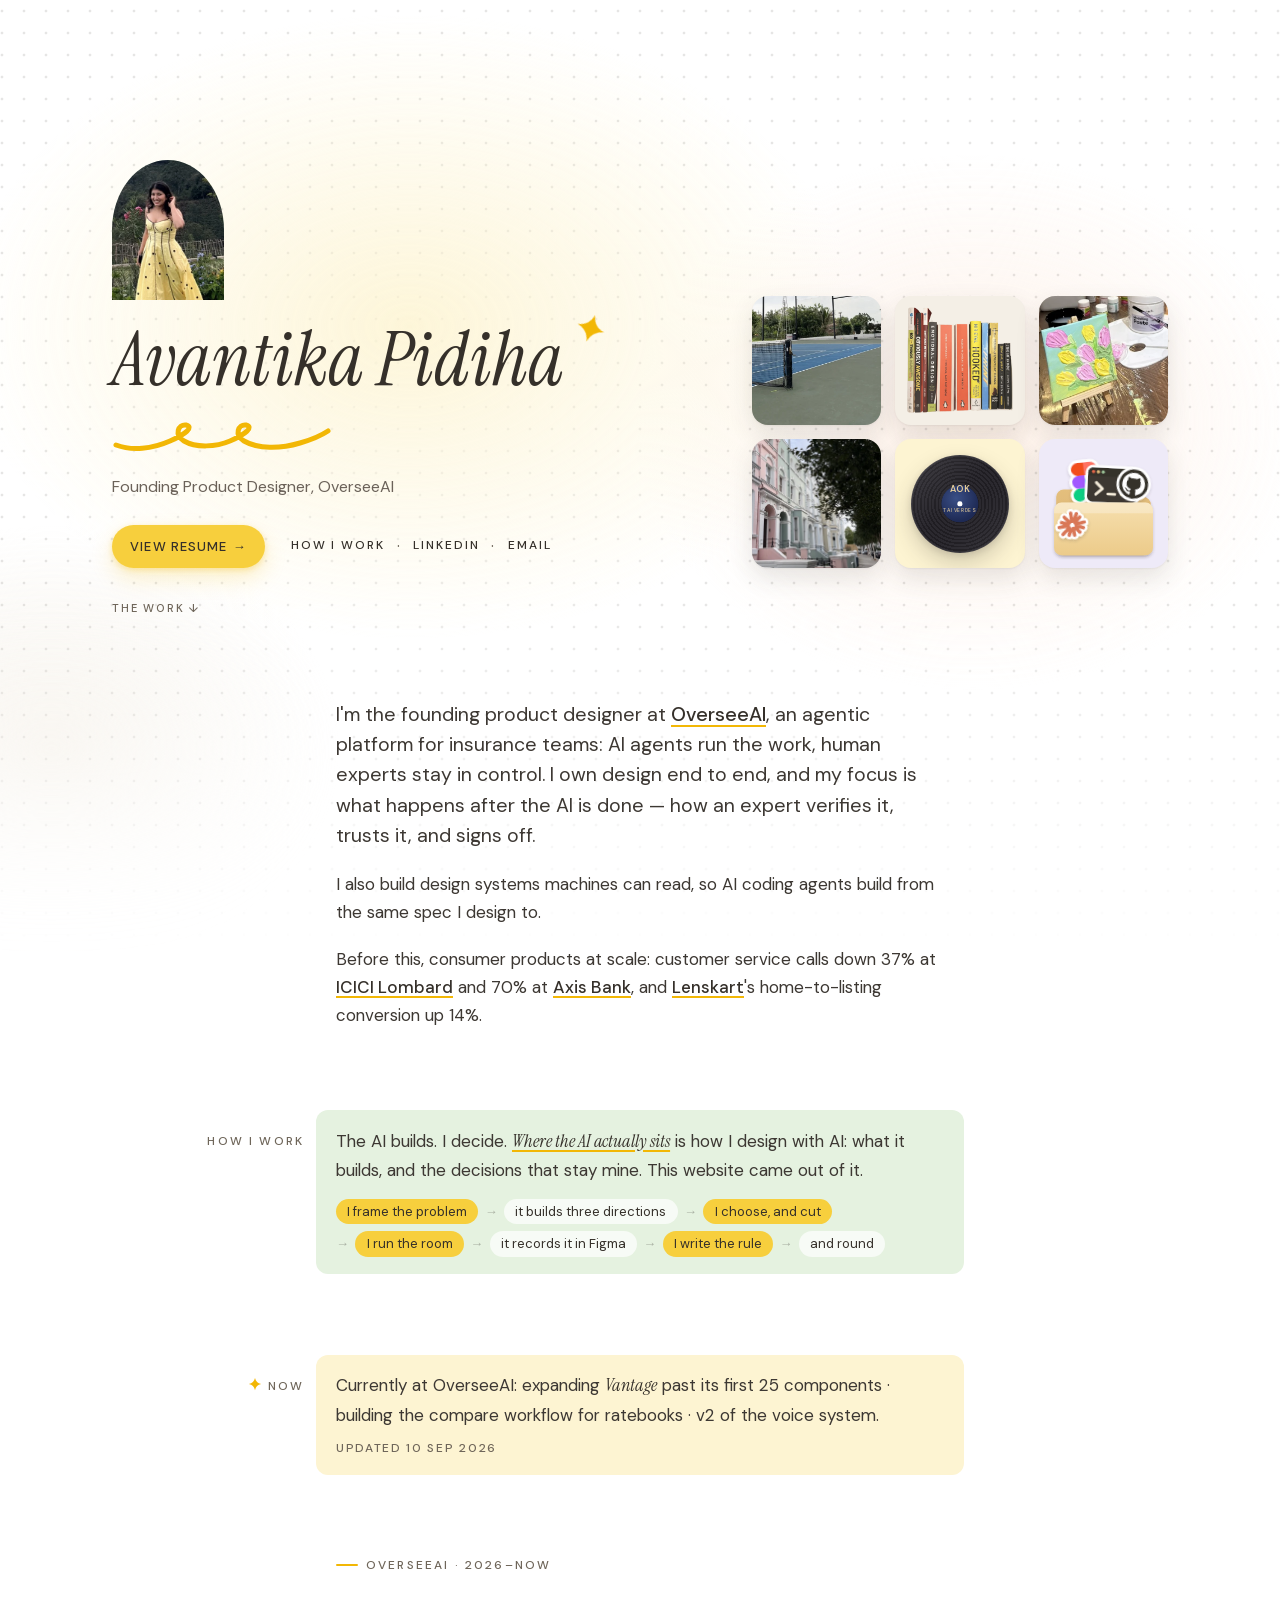
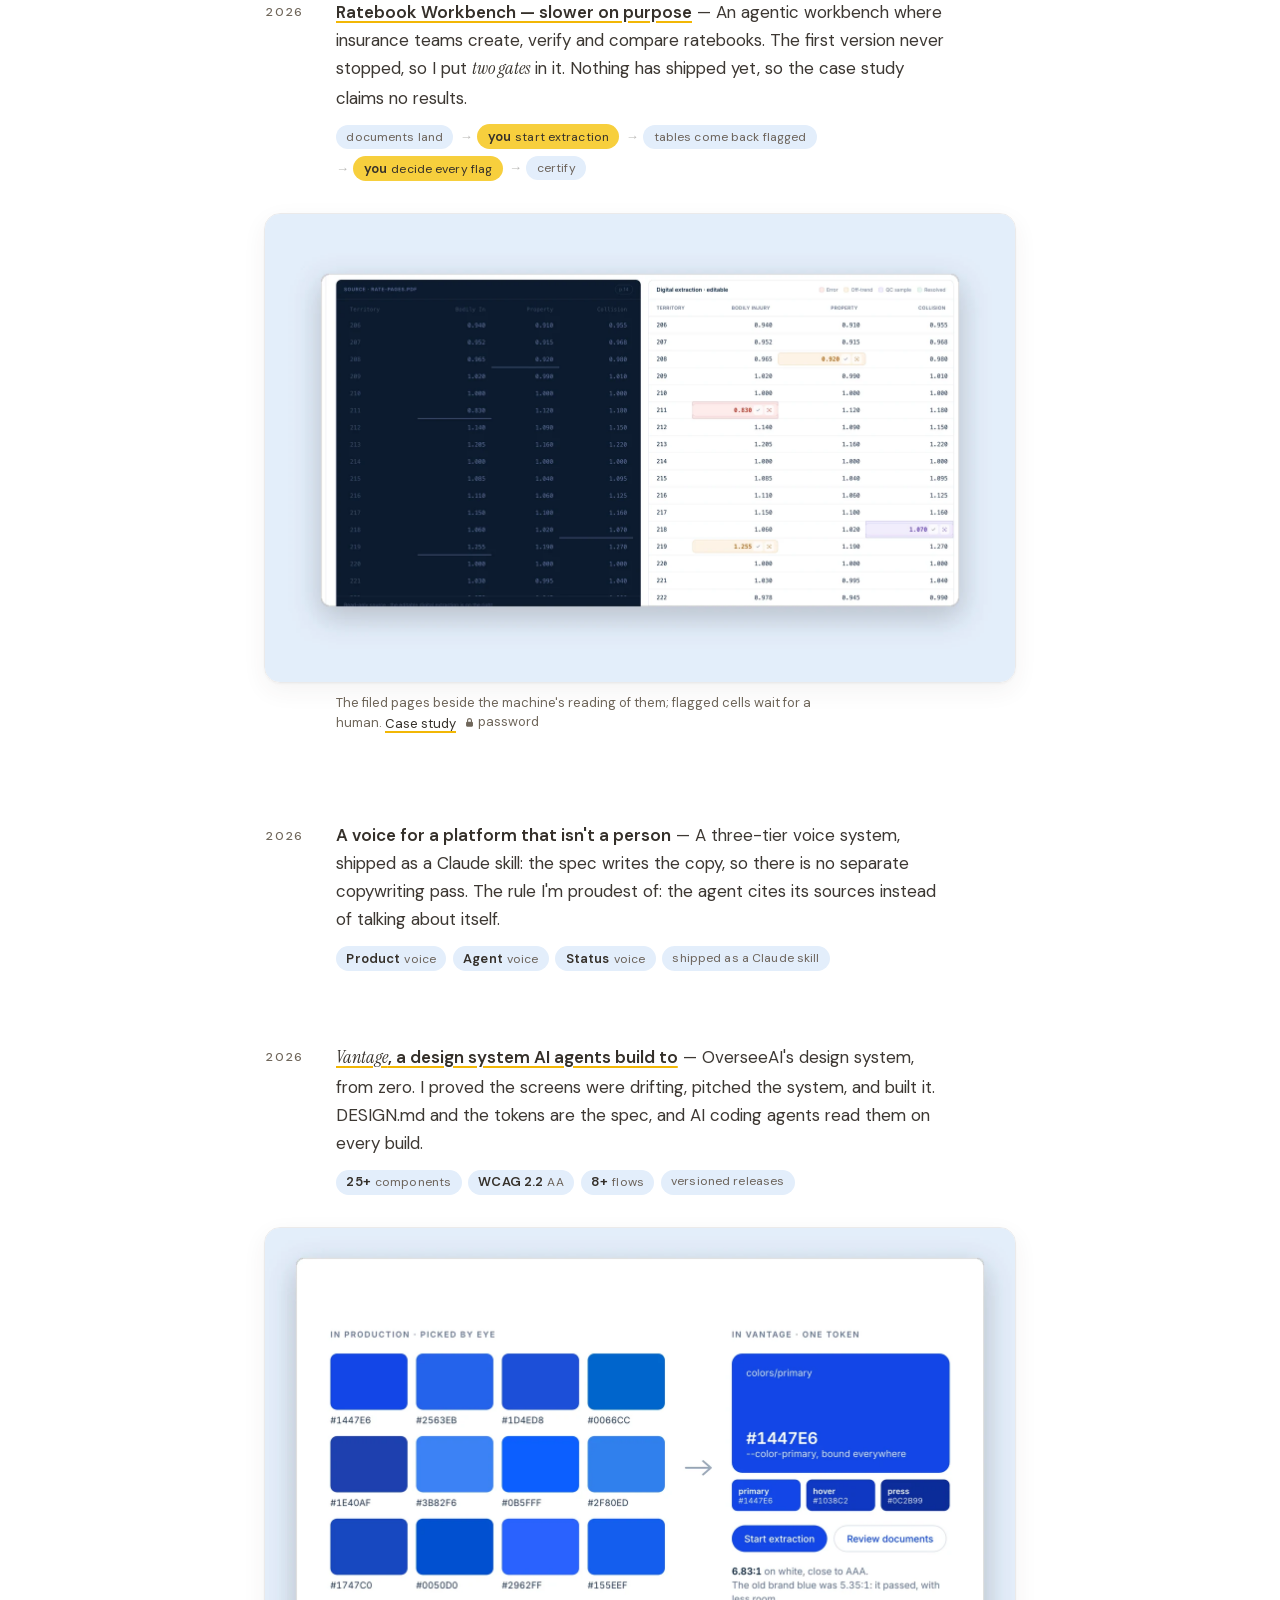
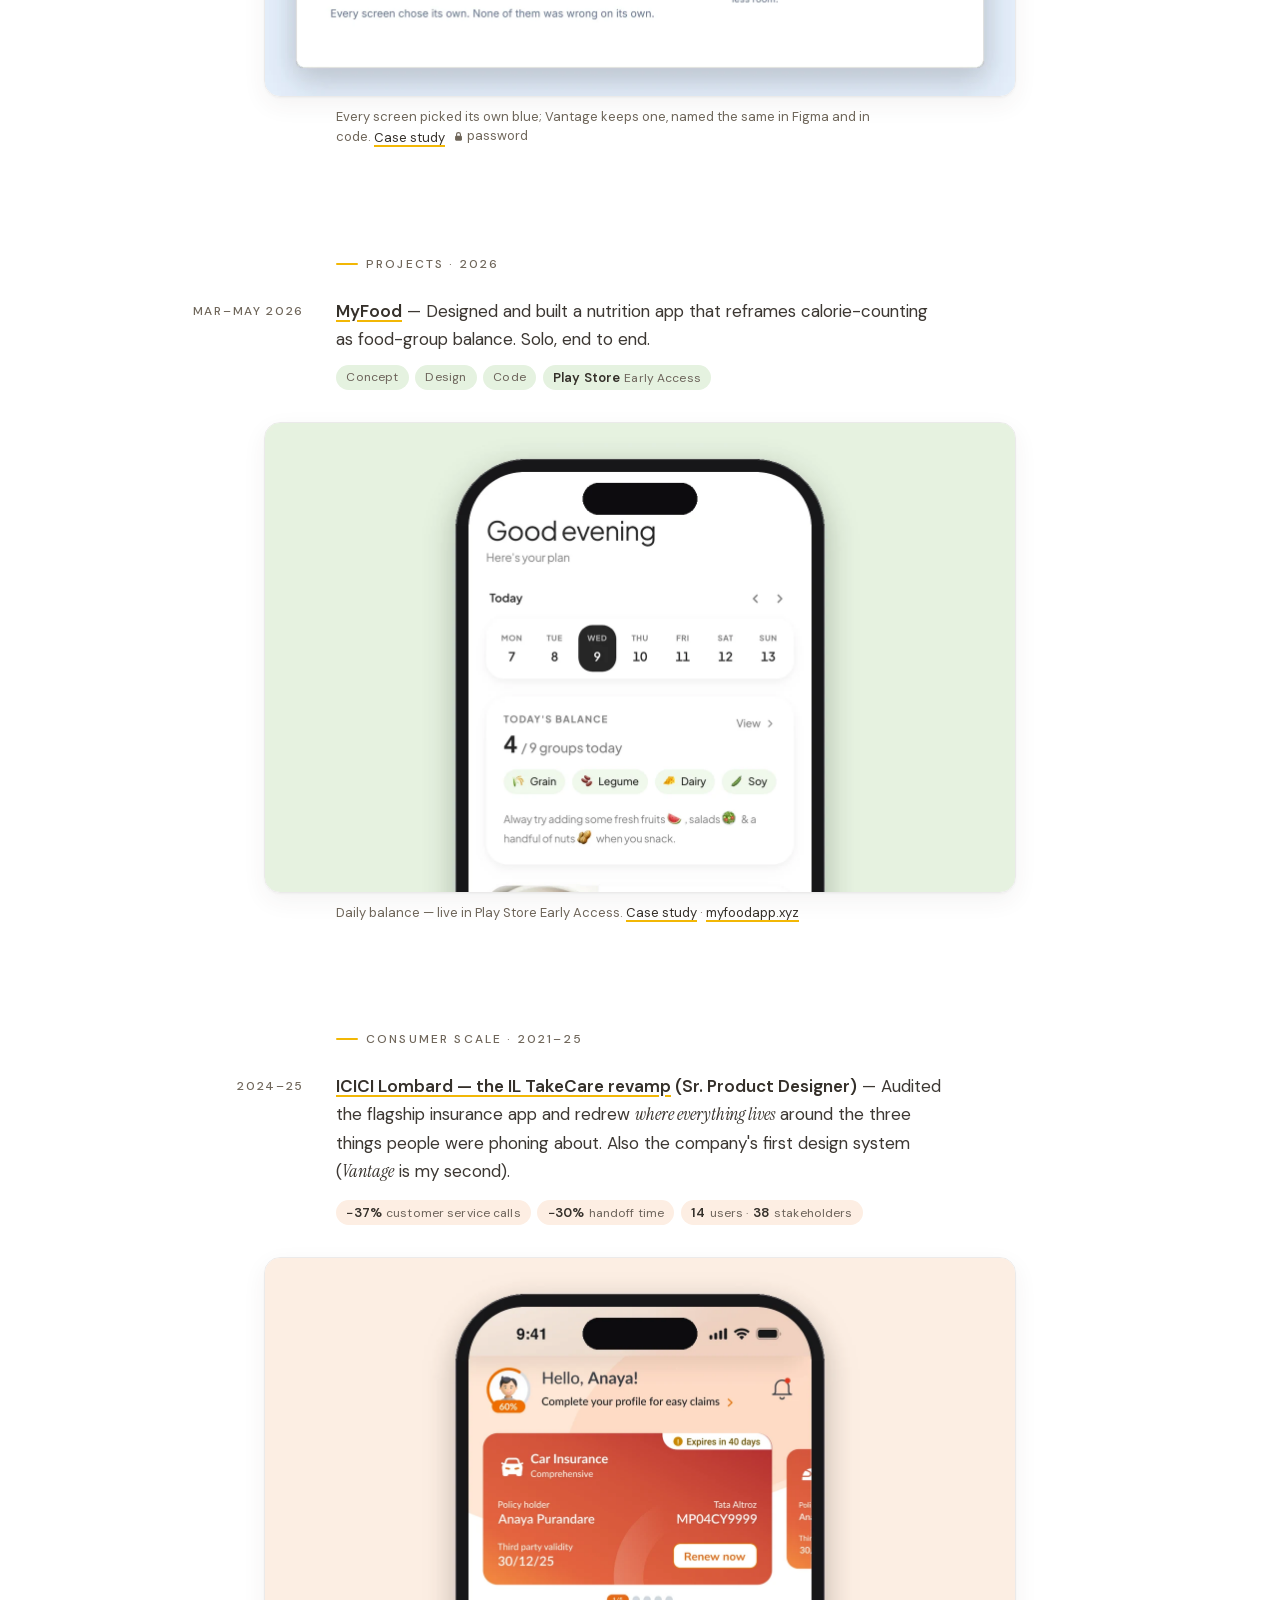
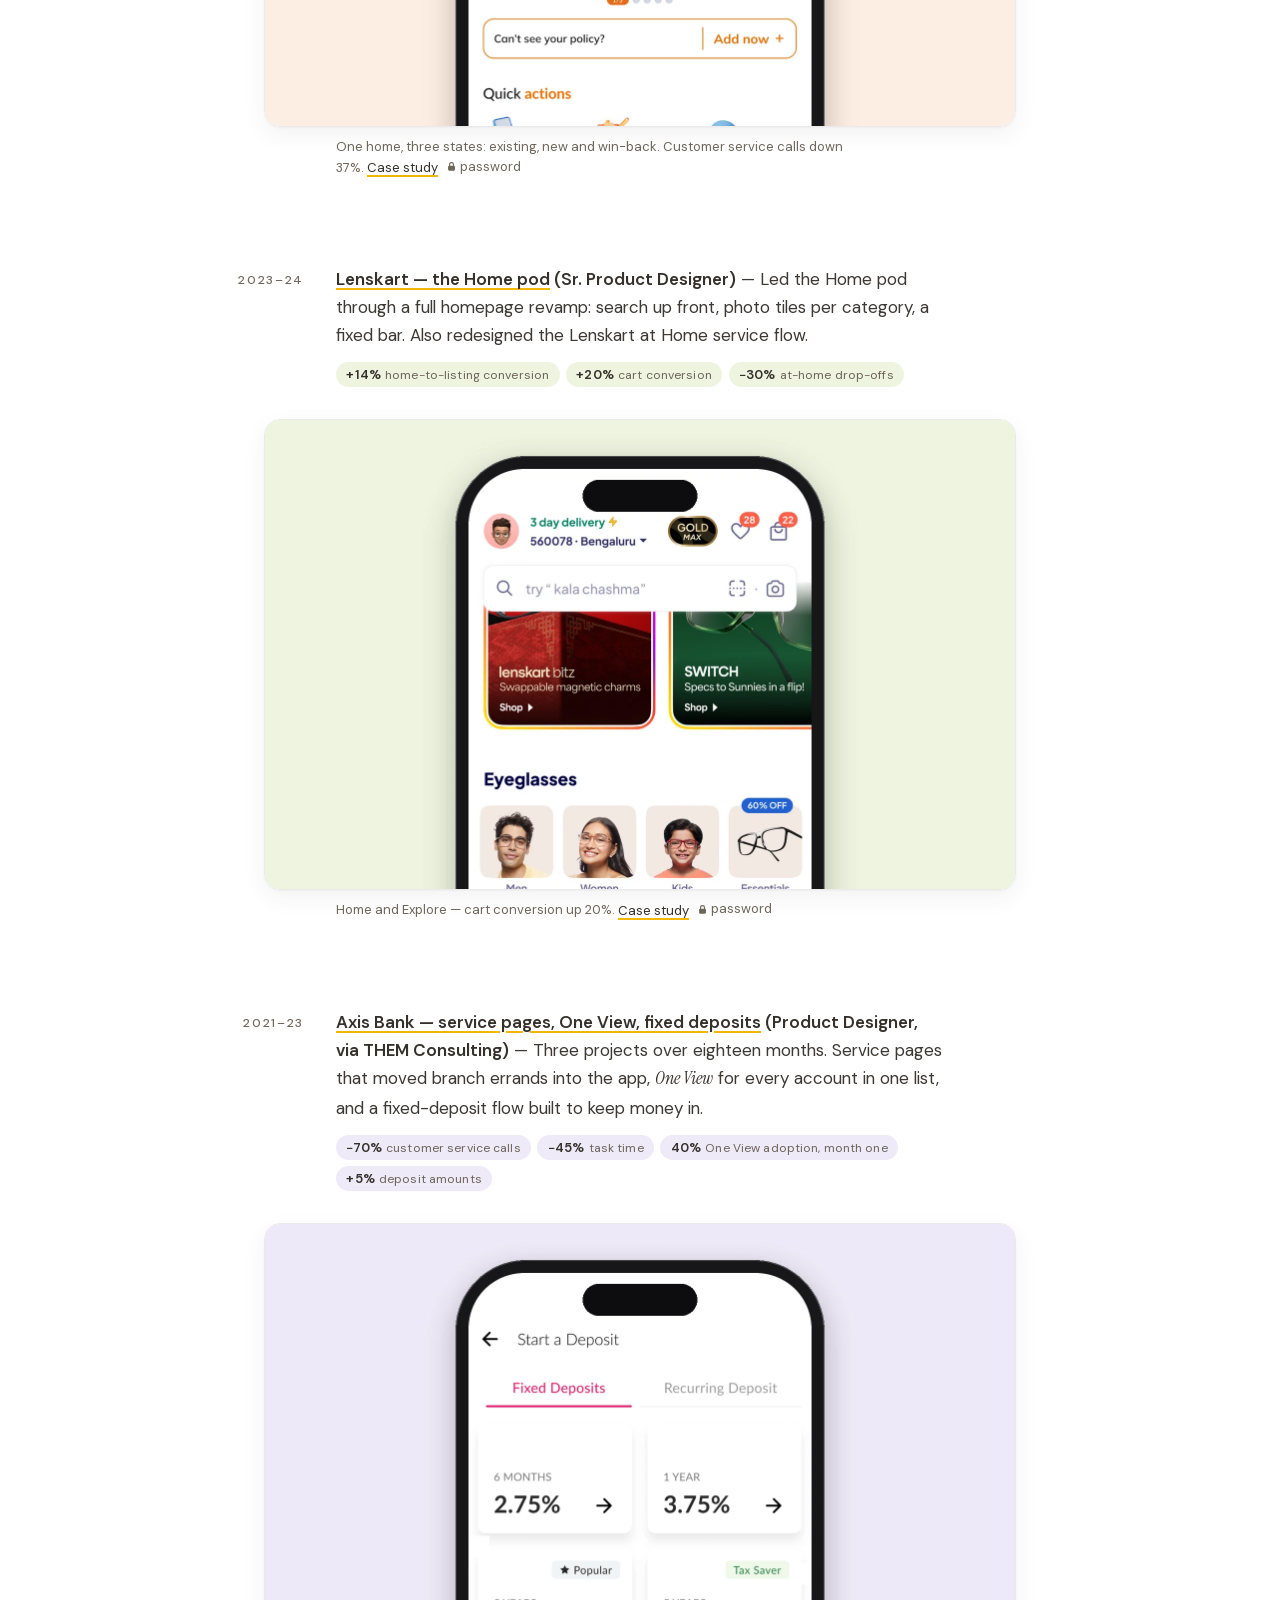
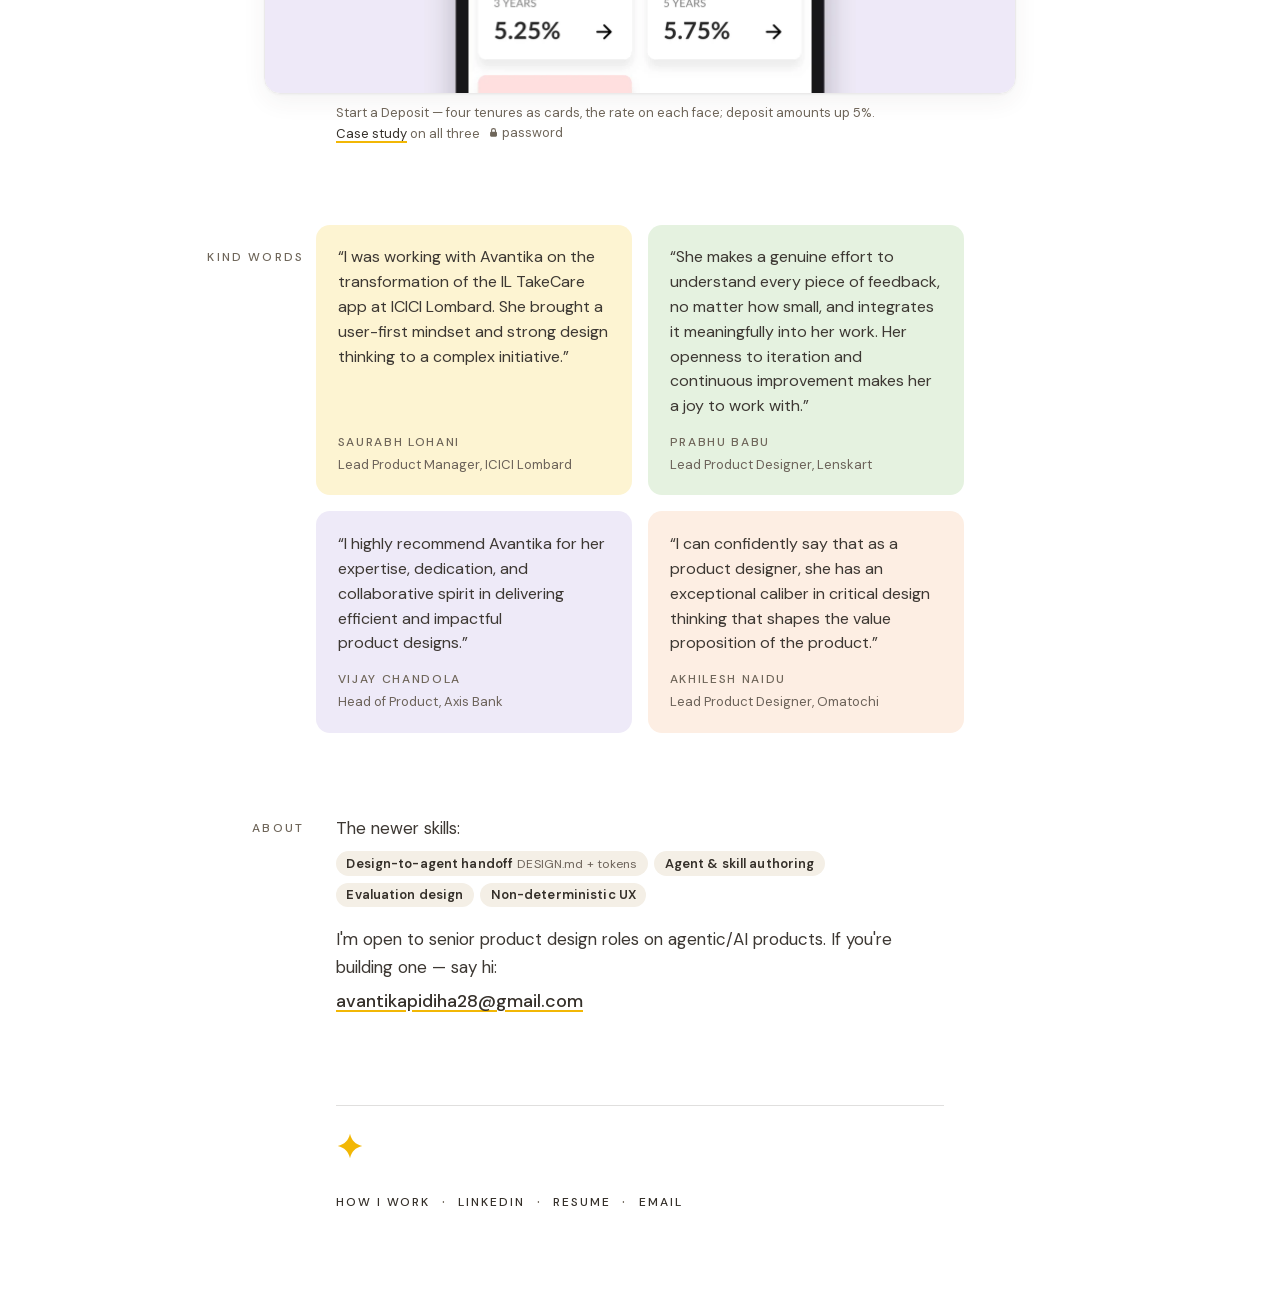
==== index.html @ cf8cec43 "Landing: drop the locked-state gate note The timeline no longer explains the password before the rea" ====
<!DOCTYPE html>
<html lang="en">
<head>
<meta charset="utf-8">
<meta name="viewport" content="width=device-width, initial-scale=1">
<title>Avantika Pidiha — Founding Product Designer, OverseeAI</title>
<meta name="description" content="Founding Product Designer at OverseeAI. Designing agentic products with humans in control, and the design systems, tokens, and specs AI agents build to.">
<meta name="theme-color" content="#ffffff" media="(prefers-color-scheme: light)">
<meta name="theme-color" content="#17140f" media="(prefers-color-scheme: dark)">
<link rel="icon" type="image/svg+xml" href="assets/mark.svg">
<link rel="apple-touch-icon" href="assets/apple-touch-icon.png">
<link rel="manifest" href="site.webmanifest">
<link rel="canonical" href="https://www.avantikapidiha.com/">
<link rel="me" href="https://linkedin.com/in/avantikapidiha">
<link rel="author" href="mailto:avantikapidiha28@gmail.com">
<!-- STAGING ONLY: remove this noindex line when DNS flips to avantikapidiha.com (launch checklist item) -->
<meta name="robots" content="noindex">
<meta property="og:type" content="website">
<meta property="og:url" content="https://www.avantikapidiha.com/">
<meta property="og:title" content="Avantika Pidiha — Founding Product Designer, OverseeAI">
<meta property="og:description" content="Designing agentic products with humans in control, and the design systems, tokens, and specs AI agents build to.">
<meta property="og:image" content="https://www.avantikapidiha.com/assets/og.jpg">
<meta property="og:image:width" content="1200">
<meta property="og:image:height" content="630">
<meta property="og:image:type" content="image/jpeg">
<meta property="og:image:alt" content="Avantika Pidiha — Founding Product Designer at OverseeAI">
<meta name="twitter:image" content="https://www.avantikapidiha.com/assets/og.jpg">
<meta name="twitter:image:alt" content="Avantika Pidiha — Founding Product Designer at OverseeAI">
<meta name="twitter:card" content="summary_large_image">
<!-- Fonts are self-hosted (fonts/): no third-party requests, no GDPR
     exposure, and the render path stays first-party. The two files
     preloaded are the above-the-fold critical pair: the name (serif
     italic) and body text (sans upright). -->
<link rel="preload" href="fonts/instrumentserif-italic-latin.woff2" as="font" type="font/woff2" crossorigin>
<link rel="preload" href="fonts/dmsans-var-latin.woff2" as="font" type="font/woff2" crossorigin>
<style>
  @font-face { font-family: 'DM Sans'; font-style: italic; font-weight: 400; font-display: swap; src: url(fonts/dmsans-italic-var-latin-ext.woff2) format('woff2'); unicode-range: U+0100-02BA, U+02BD-02C5, U+02C7-02CC, U+02CE-02D7, U+02DD-02FF, U+0304, U+0308, U+0329, U+1D00-1DBF, U+1E00-1E9F, U+1EF2-1EFF, U+2020, U+20A0-20AB, U+20AD-20C0, U+2113, U+2C60-2C7F, U+A720-A7FF; }
  @font-face { font-family: 'DM Sans'; font-style: italic; font-weight: 400; font-display: swap; src: url(fonts/dmsans-italic-var-latin.woff2) format('woff2'); unicode-range: U+0000-00FF, U+0131, U+0152-0153, U+02BB-02BC, U+02C6, U+02DA, U+02DC, U+0304, U+0308, U+0329, U+2000-206F, U+20AC, U+2122, U+2191, U+2193, U+2212, U+2215, U+FEFF, U+FFFD; }
  @font-face { font-family: 'DM Sans'; font-style: normal; font-weight: 400 600; font-display: swap; src: url(fonts/dmsans-var-latin-ext.woff2) format('woff2'); unicode-range: U+0100-02BA, U+02BD-02C5, U+02C7-02CC, U+02CE-02D7, U+02DD-02FF, U+0304, U+0308, U+0329, U+1D00-1DBF, U+1E00-1E9F, U+1EF2-1EFF, U+2020, U+20A0-20AB, U+20AD-20C0, U+2113, U+2C60-2C7F, U+A720-A7FF; }
  @font-face { font-family: 'DM Sans'; font-style: normal; font-weight: 400 600; font-display: swap; src: url(fonts/dmsans-var-latin.woff2) format('woff2'); unicode-range: U+0000-00FF, U+0131, U+0152-0153, U+02BB-02BC, U+02C6, U+02DA, U+02DC, U+0304, U+0308, U+0329, U+2000-206F, U+20AC, U+2122, U+2191, U+2193, U+2212, U+2215, U+FEFF, U+FFFD; }
  @font-face { font-family: 'Instrument Serif'; font-style: italic; font-weight: 400; font-display: swap; src: url(fonts/instrumentserif-italic-latin-ext.woff2) format('woff2'); unicode-range: U+0100-02BA, U+02BD-02C5, U+02C7-02CC, U+02CE-02D7, U+02DD-02FF, U+0304, U+0308, U+0329, U+1D00-1DBF, U+1E00-1E9F, U+1EF2-1EFF, U+2020, U+20A0-20AB, U+20AD-20C0, U+2113, U+2C60-2C7F, U+A720-A7FF; }
  @font-face { font-family: 'Instrument Serif'; font-style: italic; font-weight: 400; font-display: swap; src: url(fonts/instrumentserif-italic-latin.woff2) format('woff2'); unicode-range: U+0000-00FF, U+0131, U+0152-0153, U+02BB-02BC, U+02C6, U+02DA, U+02DC, U+0304, U+0308, U+0329, U+2000-206F, U+20AC, U+2122, U+2191, U+2193, U+2212, U+2215, U+FEFF, U+FFFD; }
  @font-face { font-family: 'Instrument Serif'; font-style: normal; font-weight: 400; font-display: swap; src: url(fonts/instrumentserif-latin-ext.woff2) format('woff2'); unicode-range: U+0100-02BA, U+02BD-02C5, U+02C7-02CC, U+02CE-02D7, U+02DD-02FF, U+0304, U+0308, U+0329, U+1D00-1DBF, U+1E00-1E9F, U+1EF2-1EFF, U+2020, U+20A0-20AB, U+20AD-20C0, U+2113, U+2C60-2C7F, U+A720-A7FF; }
  @font-face { font-family: 'Instrument Serif'; font-style: normal; font-weight: 400; font-display: swap; src: url(fonts/instrumentserif-latin.woff2) format('woff2'); unicode-range: U+0000-00FF, U+0131, U+0152-0153, U+02BB-02BC, U+02C6, U+02DA, U+02DC, U+0304, U+0308, U+0329, U+2000-206F, U+20AC, U+2122, U+2191, U+2193, U+2212, U+2215, U+FEFF, U+FFFD; }
</style>
<style>
  /* ————————————————————————————————
     Variant B2 — Editorial warmth + her marks
     Resume pairing: Instrument Serif (display)
     + DM Sans (body). White ground; the washes
     and cards carry the warmth.
     Accent = sunflower yellow, used as a FILL:
     ink text, yellow marks, fills and underlines.
     MOBILE-FIRST: base styles are the 390px
     phone composition; one min-width (68rem)
     enhancement re-adds the hung margins.
     ———————————————————————————————— */
  :root {
    --paper:  #ffffff;   /* pure white — the washes and cards carry all the color */
    --ink:    #3d3833;   /* body — 11.6:1 on paper */
    --strong: #35302a;   /* name & entry titles — 13.1:1 */
    --soft:   #6b6259;   /* secondary — 6.0:1 */
    --faint:  #6f665a;   /* dates & labels — 5.6:1 */
    /* The accent is YELLOW, and yellow is a FILL (2026-09-17, her call; it
       echoes the dress in the portrait). It is nearly as bright as white —
       1.8:1 — so it never carries text and never sits under white text:
       ink does the reading, yellow does the marking. */
    --sun:      #f2b705; /* sunflower — marks only: sparkle, scribble, rules, underlines */
    --sun-fill: #f7cf3d; /* the fill under an ink label — pill, chips, pointer tag */
    --sun-deep: #d99a00; /* deep end — hovers and small glyphs; still never text */
    --on-sun:   #35302a; /* the label on a yellow fill, in BOTH themes — 8.7:1 */
    --accent:   #35302a; /* link text is ink; the yellow lives in the underline */
    --butter: #fdf4d2;   /* the accent's own wash — Now block, the record's tile */
    --sage:   #e5f2e0;   /* her sage wash, a hair warmer — arch fill, How I work */
    --blush:  #fdeee3;   /* a peach now, not a pink — ICICI's wash */
    --lavender: #eeeaf8; /* yellow's complement, kept pale */
    --sand:   #f4efe6;   /* oat — pulled clear of butter */
    --hairline: rgb(61 56 51 / 0.16);
    --display: "Instrument Serif", "Iowan Old Style", Georgia, serif;
    --measure: 38rem;
  }

  * { margin: 0; padding: 0; box-sizing: border-box; }

  html {
    -webkit-text-size-adjust: 100%;
    text-size-adjust: 100%;
  }

  body {
    background: var(--paper);
    color: var(--ink);
    font-family: "DM Sans", -apple-system, "Helvetica Neue", Arial, sans-serif;
    font-optical-sizing: auto;
    font-size: 1.0625rem;           /* 17px — DM Sans carries body text */
    line-height: 1.65;
    font-kerning: normal;
    font-variant-ligatures: common-ligatures;
    hanging-punctuation: first last;
    -webkit-font-smoothing: antialiased;
    text-rendering: optimizeLegibility;
  }

  ::selection { background: #fbe7a1; color: var(--strong); }  /* a marker-yellow highlight — ink holds 10:1 on it */

  .page {
    max-width: calc(var(--measure) + 3rem);
    margin-inline: auto;
    padding-inline: 1.5rem;
  }

  p, .ebody { text-wrap: pretty; }

  /* ——— Links: the text half of the one accent system ——— */
  a {
    color: var(--accent);
    text-decoration: underline;
    text-decoration-thickness: 2px;
    text-decoration-color: var(--sun);
    text-underline-offset: 0.2em;
    transition: text-decoration-color 150ms ease-out;  /* feedback tier: near-imperceptible */
  }
  a:hover { text-decoration-color: var(--sun-deep); }
  /* in running prose a link is ink like its sentence, so weight is its second
     cue (the underline alone is 1.8:1); hovering lays a marker band under it */
  main p a, main li a { font-weight: 500; border-radius: 2px; transition: text-decoration-color 150ms ease-out, background-color 150ms ease-out; }
  main p a:hover, main li a:hover { background-color: var(--butter); }
  :focus-visible {
    outline: 2px solid var(--ink);
    outline-offset: 3px;
    border-radius: 2px;
    text-decoration: none;
  }

  /* ——— Header: composed for the phone first ———
     Base = the 390px lockup: arch portrait on its own line,
     the name (one line at 320/390/430 — verified 260.5px incl.
     sparkle vs the 272px column at 320; .nb keeps "Pidiha ✦"
     together if it ever breaks), squiggle underneath, title
     line, then the nav row. Desktop moves the arch beside the
     name in the 68rem enhancement below. */
  header { padding-block: clamp(2.5rem, 8vh, 6rem) 0; }

  /* ——— The ground behind the hero: a designer's canvas. Three quiet layers,
     all fading to the white page before the prose starts:
     .wash — a butter glow behind the name, butter and peach at the sides (warm only: she
             was not sure about the lavender, 2026-09-17);
     .dots — a dot grid, faint, thinned out behind the name so the type sits on clean paper;
     .lit  — the same grid in yellow, shown only in a pool around the pointer.
     The pool widens while a desk tile is being dragged (html.sorting-desk). ——— */
  @property --spot { syntax: '<length>'; inherits: true; initial-value: 150px; }
  .ground {
    position: absolute; inset: 0 0 auto 0; height: 60rem; z-index: -1; overflow: hidden; pointer-events: none;
    --dot: rgb(61 56 51 / 0.13); --dot-lit: #d99a00; --mx: 50%; --my: 40%;
    -webkit-mask-image: linear-gradient(#000 62%, transparent 100%); mask-image: linear-gradient(#000 62%, transparent 100%);
    transition: --spot 380ms cubic-bezier(0.23, 1, 0.32, 1);
  }
  html.sorting-desk .ground { --spot: 440px; }
  .ground i { position: absolute; inset: 0; display: block; }
  .ground .wash {
    background:
      radial-gradient(ellipse 46rem 30rem at 50% 30%, var(--butter), transparent 70%),
      radial-gradient(ellipse 26rem 20rem at 4% 68%, var(--sand), transparent 70%),
      radial-gradient(ellipse 34rem 26rem at 94% 58%, var(--blush), transparent 70%);
    opacity: 0.85;
  }
  .ground .dots, .ground .lit { background-size: 22px 22px; background-position: center top; }
  .ground .dots {
    background-image: radial-gradient(circle, var(--dot) 1.1px, transparent 1.7px);
    -webkit-mask-image: radial-gradient(ellipse 30rem 24rem at 50% 34%, rgb(0 0 0 / 0.15), #000 100%);
            mask-image: radial-gradient(ellipse 30rem 24rem at 50% 34%, rgb(0 0 0 / 0.15), #000 100%);
  }
  .ground .lit {
    background-image: radial-gradient(circle, var(--dot-lit) 1.3px, transparent 1.9px);
    -webkit-mask-image: radial-gradient(circle var(--spot) at var(--mx) var(--my), #000, transparent);
            mask-image: radial-gradient(circle var(--spot) at var(--mx) var(--my), #000, transparent);
    opacity: 0; transition: opacity 300ms ease-out;
  }
  .ground.on .lit, html.sorting-desk .ground .lit { opacity: 1; }
  @media (min-width: 68rem) {
    .ground .wash {
      background:
        radial-gradient(ellipse 40rem 28rem at 32% 34%, var(--butter), transparent 70%),
        radial-gradient(ellipse 26rem 20rem at 4% 78%, var(--sand), transparent 70%),
        radial-gradient(ellipse 30rem 24rem at 76% 44%, var(--blush), transparent 70%);
    }
    .ground .dots {
      -webkit-mask-image: radial-gradient(ellipse 26rem 20rem at 32% 38%, rgb(0 0 0 / 0.15), #000 100%);
              mask-image: radial-gradient(ellipse 26rem 20rem at 32% 38%, rgb(0 0 0 / 0.15), #000 100%);
    }
  }
  /* Centred on phones: portrait, name, scribble, role, one action row, the
     desk. At 68rem+ it splits — see "The split" below. */
  .masthead {
    position: relative;
    display: flex;
    flex-direction: column;
    align-items: center;
    text-align: center;
    gap: 1.1rem;
  }
  .masthead .site-nav { justify-content: center; margin-top: 0.2rem; }
  .cta {
    display: inline-flex; align-items: center; gap: 0.45em;
    margin-top: 0.35rem;
    padding: 0.7rem 1.15rem 0.66rem;
    border-radius: 999px;
    background: var(--sun-fill); color: var(--on-sun);
    font-size: 0.8125rem; font-weight: 500; letter-spacing: 0.08em; text-transform: uppercase;
    text-decoration: none;
    box-shadow: 0 2px 6px rgb(242 183 5 / 0.28), 0 10px 22px rgb(242 183 5 / 0.2);
    transition: transform 220ms cubic-bezier(0.23,1,0.32,1), background-color 150ms ease-out;
  }
  .ctas { display: flex; flex-wrap: wrap; align-items: center; justify-content: center; gap: 0.4rem 1.6rem; margin-top: 0.6rem; }
  .ctas .cta { margin-top: 0; }
  .ctas .site-nav { margin: 0; justify-content: center; }
  .to-work {
    display: inline-flex; align-items: center; gap: 0.4em; margin-top: 0.4rem;
    font-size: 0.7rem; font-weight: 500; letter-spacing: 0.16em; text-transform: uppercase;
    color: var(--faint); text-decoration: none; padding: 0.7rem 0.2rem 0.66rem;
    transition: color 150ms ease-out;
  }
  .to-work .go { transition: transform 220ms cubic-bezier(0.23,1,0.32,1); }
  .to-work:hover { color: var(--strong); }
  .to-work:hover .go { transform: translateY(3px); }
  .to-work:focus-visible { outline: 2px solid var(--ink); outline-offset: 3px; border-radius: 4px; }
  .cta .go { transition: transform 220ms cubic-bezier(0.23,1,0.32,1); }
  .cta:hover { background: var(--sun); transform: translateY(-1px); }
  .cta:hover .go { transform: translateX(3px); }
  .cta:focus-visible { outline: 2px solid var(--ink); outline-offset: 3px; }

  /* ——— The desk: six square tiles, things that are hers. A grid at every
     width — two rows of three on phones, one row of six at desktop.
     The tiles are dealt in on load, lean toward the pointer, and can be
     dragged into any order over a dot-grid canvas with a magnetic landing
     slot (the script at the foot of the page), the record plays, the folder opens. Each tile carries one line
     of hers: it rides with the named pointer on desktop and shows under
     the desk on tap. ——— */
  .desk {
    position: relative;
    display: grid; grid-template-columns: repeat(6, 1fr); gap: 0.75rem;
    width: 100%; max-width: 26rem; margin-top: 1.5rem;
    touch-action: pan-y;   /* a quick swipe still scrolls; a hold-then-drag sorts (script) */
  }
  .desk .obj { grid-column: span 2; }
  .desk .obj {
    position: relative; display: block; width: 100%; height: auto; aspect-ratio: 1;
    margin: 0; padding: 0; border: 0; border-radius: 14px; overflow: hidden;
    background: var(--sage);
    box-shadow: 0 1px 2px rgb(61 56 51 / 0.06), 0 10px 24px rgb(61 56 51 / 0.12);
    cursor: grab;
    user-select: none; -webkit-user-select: none; -webkit-user-drag: none; -webkit-touch-callout: none;
  }
  .desk img.obj { object-fit: cover; }
  .desk .books { object-fit: contain; padding: 9%; box-sizing: border-box; background: var(--sand); }
  .desk .obj.dragging { z-index: 4; cursor: grabbing; box-shadow: 0 2px 6px rgb(61 56 51 / 0.10), 0 24px 48px rgb(61 56 51 / 0.22); }
  /* pick a tile up and the ground's dot grid lights up around it (see .ground),
     with a dashed slot where the tile will land. Near the slot the tile is pulled in
     (the script's magnet) and the slot warms to yellow; on release it snaps. */
  .desk { isolation: isolate; --slot-line: rgb(61 56 51 / 0.32); }
  .desk .slot {
    position: absolute; left: 0; top: 0; z-index: 0; pointer-events: none; box-sizing: border-box;
    border: 1.5px dashed var(--slot-line); border-radius: 14px; background: transparent;
    opacity: 0; transition: transform 240ms cubic-bezier(0.23,1,0.32,1), opacity 160ms ease-out, background-color 160ms ease-out, border-color 160ms ease-out;
  }
  .desk .slot.on { opacity: 1; }
  .desk .slot.near { border-color: var(--sun-deep); background: rgb(247 207 61 / 0.20); }
  /* the record: a drawn disc — grooves, a navy label, the song — on a blush tile */
  .desk .record { background: var(--butter); display: grid; place-items: center; font: inherit; color: inherit; }
  .desk .record .disc {
    position: relative; width: 76%; aspect-ratio: 1; border-radius: 50%;
    background:
      radial-gradient(circle, transparent 0 21%, rgb(255 255 255 / 0.05) 21% 22%, transparent 22%),
      repeating-radial-gradient(circle at 50% 50%, #1f1d22 0 1.5px, #2b292f 1.5px 3.5px);
    box-shadow: 0 2px 6px rgb(61 56 51 / 0.14), 0 10px 22px rgb(61 56 51 / 0.22), inset 0 0 0 1px rgb(255 255 255 / 0.06);
  }
  .desk .record .disc::before { content: ""; position: absolute; inset: 0; border-radius: 50%; background: linear-gradient(135deg, rgb(255 255 255 / 0.10), transparent 45%, transparent 60%, rgb(255 255 255 / 0.06)); }
  .desk .record:focus-visible { outline: 2px solid var(--ink); outline-offset: 3px; }
  .desk .record .label {
    position: absolute; left: 50%; top: 50%; width: 38%; height: 38%; transform: translate(-50%, -50%);
    border-radius: 50%; background: radial-gradient(circle at 40% 35%, #3a4f86, #1e2a55 70%);
    display: flex; flex-direction: column; align-items: center; justify-content: center; gap: 1px;
    color: #e8cf9a; text-align: center;
  }
  .desk .record .label::after { content: ""; position: absolute; width: 12%; height: 12%; border-radius: 50%; background: var(--paper); }
  .desk .record .label b, .desk .record .label span { display: none; }   /* room for the words only at desktop size */
  @keyframes spin { to { transform: rotate(360deg); } }
  .desk .record.playing .disc { animation: spin 3.2s linear infinite; }
  /* names the song while the record plays; hangs under the hero so nothing shifts */
  .nowplaying {
    position: absolute; left: 50%; top: 100%; transform: translateX(-50%);
    margin-top: 0.85rem; width: max-content; max-width: 100%;
    font-size: 0.8125rem; color: var(--soft);
    display: inline-flex; align-items: center; gap: 0.35em; flex-wrap: wrap; justify-content: center;
  }
  .nowplaying[hidden] { display: none; }   /* author display beats the hidden attribute's UA rule */
  .nowplaying .note { color: var(--sun-deep); }
  .nowplaying b { font-weight: 600; color: var(--strong); }
  .nowplaying a { color: var(--accent); }
  /* the folder: what she works in. A drawn manila folder on a lavender tile
     with four stickers tucked in — Figma, a terminal, GitHub, Claude. Click,
     and they fan out over the neighbouring tiles; click again, Escape, or a
     click anywhere else and they tuck back. The tile lets its children
     overflow (the stickers leave it); the tile itself stays rounded because
     its background is on the button, not the svg. */
  .desk .folder { background: var(--lavender); overflow: visible; font: inherit; color: inherit; }
  .desk .folder.open { z-index: 5; }
  .desk .folder svg { display: block; width: 100%; height: 100%; overflow: visible; }
  .desk .folder .st {
    transform-box: fill-box; transform-origin: 50% 50%;
    transition: transform 560ms cubic-bezier(0.23, 1, 0.32, 1);
  }
  /* on phones the folder is the bottom-right tile, so the fan goes up and
     left, over the desk; at desktop (below) it is the last of the row and
     the fan goes up and out into the margin */
  .desk .folder.open .st-figma { transform: translate(-58px, -44px) rotate(-16deg) scale(1.4); transition-delay: 0ms; }
  .desk .folder.open .st-term  { transform: translate(-26px, -84px) rotate(4deg)   scale(1.4); transition-delay: 45ms; }
  .desk .folder.open .st-gh    { transform: translate(18px, -62px)  rotate(14deg)  scale(1.4); transition-delay: 90ms; }
  .desk .folder.open .st-claude { transform: translate(-42px, 12px) rotate(-24deg) scale(1.3); transition-delay: 135ms; }
  .desk .folder:focus-visible { outline: 2px solid var(--ink); outline-offset: 3px; }
  /* one line of hers, under the desk, for whichever tile the pointer is on
     (or the last one tapped); sits in the same slot as the now-playing chip,
     which wins while the song plays. Absolute, so nothing shifts. */
  .deskline {
    position: absolute; left: 50%; top: 100%; transform: translateX(-50%);
    margin-top: 0.85rem; width: max-content; max-width: min(100%, 30rem);
    font-size: 0.8125rem; line-height: 1.45; color: var(--soft); text-align: center;
  }
  .deskline[hidden] { display: none; }

  /* ——— The rail: the case pages' fixed side nav (star, Work, How I work, Résumé,
     Email), here too so the site has one way of getting around. It stays out
     of the hero — the name already carries the star — and fades in once the
     masthead has scrolled away (html.past-hero, set by the script below).
     Desktop only, like the case pages. ——— */
  .rail { display: none; }
  @media (min-width: 68rem) {
    .rail {
      display: flex; flex-direction: column; align-items: flex-end; gap: 0.9rem;
      position: fixed; right: clamp(0.9rem, 2.4vw, 1.6rem); top: 1.4rem;
      z-index: 30; pointer-events: none;
      opacity: 0; transform: translateY(-6px); visibility: hidden;   /* hidden = out of the tab order too */
      transition: opacity 260ms ease-out, transform 320ms cubic-bezier(0.23, 1, 0.32, 1), visibility 0s 260ms;
    }
    html.past-hero .rail { opacity: 1; transform: none; visibility: visible; transition-delay: 0s; }
    html.past-hero .rail > * { pointer-events: auto; }
    .rail .mark { width: 22px; height: 22px; color: var(--sun); display: block; margin-bottom: 0.35rem; transition: transform 250ms cubic-bezier(0.23, 1, 0.32, 1); }
    .rail .mark svg { display: block; width: 100%; height: 100%; }
    .rail a { text-decoration: none; color: var(--faint); font-size: 0.7rem; font-weight: 500; letter-spacing: 0.16em; text-transform: uppercase; line-height: 1; transition: color 150ms ease-out, transform 220ms cubic-bezier(0.23,1,0.32,1); }
    .rail a:hover { color: var(--accent); transform: translateX(-3px); }
    .rail a[aria-current] { color: var(--strong); position: relative; padding-right: 0.85rem; }
    .rail a[aria-current]::after { content: ""; position: absolute; right: 0; top: 50%; width: 6px; height: 6px; margin-top: -3px; border-radius: 50%; background: var(--sun); }
    .rail .mark-link:hover .mark { transform: rotate(-18deg) scale(1.1); }
    .rail .mark-link:focus-visible { outline: 2px solid var(--ink); outline-offset: 4px; border-radius: 4px; }
  }
  /* The phone twin of the rail: under 68rem there is no rail, so the same four
     links ride a slim bar at the top once the hero has gone. */
  .jump {
    position: fixed; inset: 0 0 auto 0; z-index: 29;
    display: flex; justify-content: center; gap: clamp(1.1rem, 6vw, 2rem);
    padding: calc(0.7rem + env(safe-area-inset-top)) 1rem 0.65rem;
    background: color-mix(in srgb, var(--paper) 96%, transparent);
    -webkit-backdrop-filter: blur(10px); backdrop-filter: blur(10px);
    border-bottom: 1px solid var(--hairline);
    opacity: 0; transform: translateY(-100%); visibility: hidden;
    transition: opacity 220ms ease-out, transform 300ms cubic-bezier(0.23, 1, 0.32, 1), visibility 0s 300ms;
  }
  html.past-hero .jump { opacity: 1; transform: none; visibility: visible; transition-delay: 0s; }
  .jump a { text-decoration: none; color: var(--soft); font-size: 0.7rem; font-weight: 500; letter-spacing: 0.16em; text-transform: uppercase; line-height: 1; padding: 0.35rem 0.15rem; }
  .jump a:hover { color: var(--strong); }
  .jump a:focus-visible { outline: 2px solid var(--ink); outline-offset: 3px; border-radius: 4px; }
  @media (min-width: 68rem) { .jump { display: none; } }
  html { scroll-padding-top: 3.5rem; }
  @media (min-width: 68rem) { html { scroll-padding-top: 0; } }
  .vh { position: absolute; width: 1px; height: 1px; overflow: hidden; clip: rect(0 0 0 0); }
  .nb { white-space: nowrap; }   /* the name sparkle wraps with the surname, never alone */

  /* Arch portrait: rounded top, flat bottom — her signature shape.
     The source (assets/portrait-hills.webp, 300×375 — her in the yellow
     dress, the hills behind) is pre-cropped to the arch's exact 0.8
     ratio, so it fills edge to edge; the sage wash shows only as the
     loading backdrop. A little larger than the old headshot was: it's
     a figure, not a face. */
  .arch {
    position: relative;
    width: 120px;
    height: 150px;
    border-radius: 50% 50% 0 0;
    overflow: hidden;
    background: var(--sage);
    flex: none;
  }
  .arch img {
    width: 100%;
    height: 100%;
    object-fit: cover;
    display: block;
  }

  h1 {
    font-family: var(--display);
    font-style: italic;
    font-weight: 400;
    /* Instrument Serif is high-contrast and reads smaller than its
       em size — the name runs bigger than the old serif did:
       40px at 320 → ~42px at 390 → ~44px at 430; 68px at desktop */
    font-size: clamp(2.75rem, 1.5rem + 5.6vw, 3.5rem);
    line-height: 1.04;
    text-wrap: balance;
    letter-spacing: 0;
    color: var(--strong);
  }

  /* ——— Her marks: sparkle + squiggle (decorative, yellow) ——— */
  .sparkle { color: var(--sun); }
  .sparkle svg { display: block; width: 100%; height: 100%; }
  .sparkle-name {
    display: inline-block;
    width: 0.42em;                 /* em-based: tracks the name across sizes */
    height: 0.42em;
    margin-left: 0.14em;
    transform: translateY(-0.55em) rotate(18deg);
  }
  .sparkle-now {
    display: inline-block;
    width: 14px;
    height: 14px;
    margin-right: 0.5em;
    vertical-align: -0.14em;
  }
  .squiggle {
    display: block;
    width: 170px;
    height: auto;
    margin-top: 0.55rem;
    color: var(--sun);
  }

  .role {
    margin-top: 0.65rem;
    font-size: 1rem;
    color: var(--soft);
  }
  .site-nav {
    display: flex;
    flex-wrap: wrap;
    align-items: center;
    column-gap: 0.85rem;
    margin-top: 1.3rem;
  }
  .site-nav a {
    display: inline-flex;
    align-items: center;
    min-height: 44px;              /* comfortable thumb target on phones */
    padding-inline: 0.3rem;
    /* right margin also swallows the phantom 0.16em tracking after the
       last cap, so the gaps around each sep dot read symmetric */
    margin-inline: -0.3rem calc(-0.3rem - 0.16em);
    font-size: 0.75rem;
    font-weight: 500;
    letter-spacing: 0.16em;
    text-transform: uppercase;
    text-decoration: none;
  }
  /* underline is always present but transparent, so hover FADES it in
     rather than popping it (text-decoration existence can't animate) */
  .site-nav a { text-decoration: underline; text-decoration-color: transparent; text-decoration-thickness: 1px; text-underline-offset: 0.25em; }
  .site-nav a:hover { text-decoration-color: var(--accent); }
  .site-nav .sep { color: var(--faint); user-select: none; }
  /* at phone widths the four header links plus dots run ~355px against a
     342px column and orphan "Email" on a second line — tighten, don't wrap */
  @media (max-width: 26rem) {
    .site-nav { column-gap: 0.45rem; }
    .site-nav a { letter-spacing: 0.12em; padding-inline: 0.2rem; }
    /* the links keep the desktop pull (a tighter row), so re-seat the
       footer row on the column edge, in line with the mark */
    footer .site-nav { padding-inline-start: 0.1rem; }
  }

  /* Coinage marker: any phrase Avantika owns as a coined name — set in
     Instrument Serif italic once, DM Sans on repeat. Same idiom as the
     case-page teaser dek. When wrapped in a link, inherit the link's
     ink colour instead of overriding it. */
  .thesis {
    font-family: var(--display);
    font-style: italic;
    font-weight: 400;
    font-size: 1.06em;
    color: var(--strong);
    letter-spacing: -0.002em;
  }
  a .thesis { color: inherit; }

  /* ——— The desk at desktop: one row of six, a little wider than the text
     column, under the pill. 68rem+ ——— */
  @media (min-width: 68rem) {
    /* wider than the text column: a flex item centred on the cross axis
       may overflow both sides equally, so it escapes the 608px measure */
    .desk { grid-template-columns: repeat(6, 1fr); gap: 1rem; width: min(94vw, 56rem); max-width: none; margin-top: 1.6rem; }
    .desk .obj { grid-column: auto; }
    .desk .obj, .desk .slot { border-radius: 16px; }
    .desk .folder.open .st-figma { transform: translate(-54px, -58px) rotate(-16deg) scale(1.5); }
    .desk .folder.open .st-term  { transform: translate(10px, -78px)  rotate(5deg)   scale(1.5); }
    .desk .folder.open .st-gh    { transform: translate(54px, -50px)  rotate(14deg)  scale(1.5); }
    .desk .folder.open .st-claude { transform: translate(-46px, 10px) rotate(-24deg) scale(1.4); }
    .desk .record .label b, .desk .record .label span { display: block; }
    .desk .record .label b { font-size: 9px; font-weight: 600; letter-spacing: 0.06em; margin-top: -9px; }
    .desk .record .label span { font-size: 5px; font-weight: 500; letter-spacing: 0.12em; text-transform: uppercase; margin-top: 9px; opacity: 0.9; }
  }
  @media (min-width: 80rem) {
    .desk { width: min(94vw, 62rem); }
  }

  /* ——— The split, 68rem+: the words on the left, the desk as a 3×2 board on
     the right. The header breaks out of the 656px column to 66rem, centred;
     one reading order — name, role, links — then the desk. Phones keep the
     centred stack above. ——— */
  @media (min-width: 68rem) {
    .page > header { width: min(92vw, 66rem); margin-inline: calc((100% - min(92vw, 66rem)) / 2); }
    .page > header .masthead {
      display: grid; grid-template-columns: minmax(0, 1fr) 26rem; column-gap: 4.5rem;
      grid-template-areas: "arch desk" "name desk" "squig desk" "role desk" "ctas desk" "cue line";
      align-items: center; justify-items: start; text-align: left;
      padding-block: 5.5rem 0; row-gap: 1.2rem;
    }
    .masthead .arch { grid-area: arch; width: 112px; height: 140px; margin-bottom: 0.2rem; }
    .masthead h1 { grid-area: name; font-size: clamp(4.25rem, 5.9vw, 5.25rem); }
    .masthead .squiggle { grid-area: squig; width: 220px; }
    .masthead .role { grid-area: role; }
    .masthead .ctas { grid-area: ctas; justify-content: flex-start; margin-top: 0.3rem; }
    .masthead .ctas .site-nav { justify-content: flex-start; }
    .masthead .to-work { grid-area: cue; margin-top: 0; margin-left: -0.2rem; }
    .masthead .desk { grid-area: desk; align-self: end; width: 100%; margin: 0; grid-template-columns: repeat(3, 1fr); gap: 0.9rem; }   /* its foot sits on the action row */
    .masthead .deskline, .masthead .nowplaying { grid-area: line; top: 0; margin-top: 0; }
  }

  /* ——— Sections & rhythm ——— */
  /* the 4.25rem floor keeps era-level separation above the 4rem
     desktop entry gap on short viewports — hierarchy never inverts */
  main > section { position: relative; margin-top: clamp(3rem, 8vh, 4.5rem); }
  main > section + section { margin-top: clamp(4.25rem, 9vh, 5.5rem); }
  /* Between two timeline eras: a bigger break than a normal section boundary
     so the reader feels the shift from OverseeAI → Projects → Consumer
     scale. Also the small yellow kicker rule on the incoming h2 has more air
     to open a chapter. */
  main > section.timeline + section.timeline { margin-top: clamp(5.5rem, 12vh, 7rem); }

  h2 {
    font-size: 0.75rem;
    font-weight: 500;
    letter-spacing: 0.18em;
    text-transform: uppercase;
    color: var(--faint);
    margin-bottom: 1.1rem;
  }
  /* Era H2s open with a short yellow rule — a chapter mark echoing the
     one on the case-page kickers. Not decorative; a shared idiom. */
  .timeline h2 {
    display: flex;
    align-items: baseline;
    gap: 0.7em;
  }
  .timeline h2::before {
    content: "";
    flex: none;
    display: inline-block;
    width: 1.8em; height: 2px; border-radius: 2px;
    background: var(--sun);
  }
  @media (min-width: 68rem) {
    /* at desktop the timeline h2 hangs left with the era title on its own row;
       keep the bookend inline to the label */
    .timeline h2 { display: block; }
    .timeline h2::before { display: inline-block; margin-right: 0.7em; vertical-align: 0.28em; }
  }

  /* ——— Intro ——— */
  .intro p + p { margin-top: 1.1em; }
  .intro p:first-of-type {
    font-size: 1.15em;
    line-height: 1.55;
  }

  /* ——— How I work: her sage wash — the twin of the Now block below ——— */
  .process .panel { background: var(--sage); border-radius: 12px; padding: 1.05rem 1.25rem; margin-inline: -0.75rem; }

  /* ——— Now: the butter wash (the accent's own tint), kept quiet — page
     voice, not display ——— */
  .now p {
    background: var(--butter);
    border-radius: 12px;
    padding: 1.05rem 1.25rem;
    margin-inline: -0.75rem;        /* phone: a deliberate 12px overhang, clear of the viewport edge */
  }
  .now .stamp {
    display: block;
    margin-top: 0.6rem;
    font-size: 0.75rem; font-weight: 500;
    letter-spacing: 0.14em; text-transform: uppercase;
    color: var(--faint);
    font-variant-numeric: tabular-nums;
  }

  /* ——— Timeline ——— */
  /* roomy, Jenny-style: full-width entry images need clear air before
     the next date label; the rhythm stays uniform across all entries.
     Entries that carry a .thumbs figure get extra breath so the artifact
     card doesn't crowd the next entry. */
  .entry + .entry { margin-top: 3.5rem; }
  .entry:has(.thumbs) + .entry { margin-top: 4.5rem; }
  .when {
    display: block;
    font-style: normal;
    font-size: 0.75rem;
    font-weight: 500;
    letter-spacing: 0.14em;
    text-transform: uppercase;
    font-variant-numeric: tabular-nums;
    font-feature-settings: "tnum" 1;
    color: var(--faint);
    margin-bottom: 0.5rem;
  }
  .et {
    /* run-in, Jenny-flat: titles are body-sized DM Sans 600 — weight,
       not scale, sets them off. Instrument Serif belongs to the name
       alone; the whole page speaks one sans voice under it. */
    display: inline;
    font-weight: 600;
    font-size: 1.0625rem;
    line-height: inherit;
    color: var(--strong);
  }

  /* Tier 2 — compact milestones (none on the page now; kept for the next one): same flat
     title voice, tighter rhythm and no image slots do the demotion. */
  /* the numbers, shown rather than said: a row of small receipts under an
     entry, on the case's own wash. Prose above it carries no figures. */
  .tally { display: flex; flex-wrap: wrap; gap: 0.4rem 0.4rem; margin-top: 0.8rem; }
  .tally span {
    display: inline-flex; align-items: baseline; gap: 0.35em;
    padding: 0.3rem 0.65rem 0.28rem; border-radius: 999px;
    font-size: 0.75rem; line-height: 1.2; letter-spacing: 0.01em; color: var(--soft);
    background: var(--sand); font-variant-numeric: tabular-nums;
  }
  .tally span b { font-weight: 600; color: var(--strong); font-size: 0.8125rem; }
  .tally.blush span { background: var(--blush); }
  .tally.lime span { background: #eef4e0; }
  .tally.lavender span { background: var(--lavender); }
  .tally.sky span { background: #e3eefb; }
  .tally.sage span { background: var(--sage); }
  .about .tally { margin-top: 0.6rem; margin-bottom: 1.1rem; }
  /* the workbench entry's spine: five steps, the two human stops in yellow */
  .tally.spine { align-items: center; }
  /* an arrow and the chip it points at travel together, so a wrap never strands an arrow */
  .bind { display: inline-flex; align-items: center; gap: inherit; white-space: nowrap; }
  .tally span.bind { padding: 0; background: none; border-radius: 0; }
  .tally.spine .arr { padding: 0; background: none; color: rgb(61 56 51 / 0.35); font-size: 0.8125rem; }
  .tally.spine .stop { background: var(--sun-fill); color: var(--on-sun); }
  .tally.spine .stop b { color: var(--on-sun); }
  /* How I work: the loop as a chain — .me (yellow) = the steps she holds, plain = the AI's */
  .process .chain { display: flex; flex-wrap: wrap; align-items: center; gap: 0.45rem 0.4rem; margin-top: 0.9rem; }
  .process .chain .chip {
    padding: 0.32rem 0.7rem 0.3rem; border-radius: 999px; background: rgb(255 255 255 / 0.7);
    font-size: 0.8125rem; line-height: 1.2; color: var(--strong); white-space: nowrap;
  }
  .process .chain .chip.me { background: var(--sun-fill); color: var(--on-sun); }
  .process .chain .arr { color: rgb(61 56 51 / 0.35); font-size: 0.8125rem; }
  .entry + .entry.compact { margin-top: 2rem; }
  .entry.compact + .entry.compact { margin-top: 1.4rem; }

  /* ——— Entry images: large, editorial, in flow (Jenny Wen treatment) ———
     Additive slot: any .entry may carry <figure class="thumbs"> as the
     last child of its .ebody — no other changes needed, and entries
     without one render exactly as before. The figure holds ONE image
     (full column width) or TWO wrapped in <div class="pair"> (a
     side-by-side 2-up with equal heights). An optional <figcaption>
     after the image(s) carries the artifact's receipt — one quiet
     line, metric included.
     Base (phone): full column width, in flow below the body.
     Wide (68rem+): widens past the text measure — see the media query.
     Framing is borderless — the images carry their own pale washes,
     and all four assets are square-cornered full-bleed wash: the
     12px CSS radius (matching the Now wash) does all the rounding;
     no border, no shadows.
     .filler is the inline-SVG placeholder variant (ICICI, always solo);
     it obeys the same box rules as a real image. */
  .thumbs { margin: 2rem 0 0; position: relative; }
  /* a card that opens a case study is wrapped in a block link — the
     hover lift finally means what it implies. A small "open"
     chip fades in on hover, top-right corner of the card, so the
     link's affordance is unmistakable. */
  .thumbs > a { display: block; text-decoration: none; position: relative; }   /* the image link only — the caption's links stay inline */
  .thumbs img {
    display: block;
    width: 100%;
    height: auto;
    /* 2026-09-10 UI pass: every artifact card on the site now sits in the same
       object — 16px radius, a hairline edge and a soft lift — so a card here and
       the cover on the case page it opens read as the same thing. */
    border-radius: 16px;
    border: 1px solid rgb(61 56 51 / 0.10);
    box-shadow: 0 1px 2px rgb(61 56 51 / 0.04), 0 8px 24px rgb(61 56 51 / 0.06);
    transition: transform 320ms cubic-bezier(0.23, 1, 0.32, 1),
                box-shadow 320ms cubic-bezier(0.23, 1, 0.32, 1),
                border-color 220ms ease-out;
  }
  /* A linked card, selected like a frame on her canvas. The hero is a design
     canvas and the pointer is Figma's, so a card under the pointer gets what a
     frame gets in the tool: a quiet square selection box with four small corner
     handles. No border colour, no chip, no label — the pointer's tag already
     says "read". Inside, .shot clips the
     image, which grows a touch and drifts against the pointer under a soft
     light. The script sets --rx/--ry (lean) and --px/--py (pointer, 0–1). */
  .thumbs > a { transition: transform 420ms cubic-bezier(0.23, 1, 0.32, 1); }
  .thumbs .shot {
    display: block; position: relative; overflow: hidden; isolation: isolate; border-radius: 16px;
    border: 1px solid rgb(61 56 51 / 0.10);
    box-shadow: 0 1px 2px rgb(61 56 51 / 0.04), 0 8px 24px rgb(61 56 51 / 0.06);
    transition: box-shadow 420ms cubic-bezier(0.23, 1, 0.32, 1);
  }
  .thumbs .shot img { border: 0; border-radius: 0; box-shadow: none; transition: transform 520ms cubic-bezier(0.23, 1, 0.32, 1); }
  /* the selection: one box, drawn as background layers — four white handle
     centres, four ink handle squares, four 1.5px edges through their middles */
  .thumbs > a::before {
    content: ""; position: absolute; inset: -9px; z-index: 3; pointer-events: none;
    --k: color-mix(in srgb, var(--faint) 62%, var(--paper)); --w: var(--paper);   /* a quiet grey, solid so the layers do not darken where they cross */
    background:
      linear-gradient(var(--w), var(--w)) 1px 1px / 5px 5px no-repeat,
      linear-gradient(var(--w), var(--w)) calc(100% - 1px) 1px / 5px 5px no-repeat,
      linear-gradient(var(--w), var(--w)) 1px calc(100% - 1px) / 5px 5px no-repeat,
      linear-gradient(var(--w), var(--w)) calc(100% - 1px) calc(100% - 1px) / 5px 5px no-repeat,
      linear-gradient(var(--k), var(--k)) 0 0 / 7px 7px no-repeat,
      linear-gradient(var(--k), var(--k)) 100% 0 / 7px 7px no-repeat,
      linear-gradient(var(--k), var(--k)) 0 100% / 7px 7px no-repeat,
      linear-gradient(var(--k), var(--k)) 100% 100% / 7px 7px no-repeat,
      linear-gradient(var(--k), var(--k)) 3px 3px / calc(100% - 6px) 1px no-repeat,
      linear-gradient(var(--k), var(--k)) 3px calc(100% - 3px) / calc(100% - 6px) 1px no-repeat,
      linear-gradient(var(--k), var(--k)) 3px 3px / 1px calc(100% - 6px) no-repeat,
      linear-gradient(var(--k), var(--k)) calc(100% - 3px) 3px / 1px calc(100% - 6px) no-repeat;
    opacity: 0; transform: scale(1.015);
    transition: opacity 200ms ease-out, transform 360ms cubic-bezier(0.23, 1, 0.32, 1);
  }
  .thumbs > a:focus-visible { outline: none; }
  .thumbs > a:focus-visible::before { opacity: 1; transform: none; }
  @media (hover: hover) and (pointer: fine) {
    .thumbs > a:hover { transform: perspective(1400px) translateY(-5px) rotateX(var(--rx, 0deg)) rotateY(var(--ry, 0deg)); }
    .thumbs > a:hover::before { opacity: 1; transform: none; }
    .thumbs > a:hover .shot { box-shadow: 0 3px 6px rgb(61 56 51 / 0.06), 0 26px 56px rgb(61 56 51 / 0.15); }
    .thumbs > a:hover img { transform: scale(1.04) translate(calc((0.5 - var(--px, 0.5)) * 14px), calc((0.5 - var(--py, 0.5)) * 10px)); }
    .thumbs > a:active { transform: perspective(1400px) translateY(-1px) scale(0.992); transition-duration: 90ms; }
    /* the light under the pointer */
    .thumbs .shot::after {
      content: ""; position: absolute; inset: 0; z-index: 1; pointer-events: none;
      background: radial-gradient(22rem circle at calc(var(--px, 0.5) * 100%) calc(var(--py, 0.5) * 100%), rgb(255 255 255 / 0.34), transparent 60%);
      opacity: 0; transition: opacity 300ms ease-out;
    }
    .thumbs > a:hover .shot::after { opacity: 1; }
    /* the words around the card answer it */
    .ebody:has(.thumbs > a:hover) .et a,
    .thumbs:has(> a:hover) figcaption a:first-of-type { background: linear-gradient(transparent 58%, var(--butter) 58%); }
    /* Kind words: a card under the pointer lifts and squares up to you */
    .words figure { transition: transform 360ms cubic-bezier(0.23, 1, 0.32, 1), box-shadow 360ms cubic-bezier(0.23, 1, 0.32, 1); }
    .words figure:hover { transform: translateY(-4px) rotate(-0.4deg); box-shadow: 0 2px 4px rgb(61 56 51 / 0.05), 0 18px 36px rgb(61 56 51 / 0.10); }
    .words figure:nth-child(even):hover { transform: translateY(-4px) rotate(0.4deg); }
  }
  .thumbs .pair {
    display: grid;
    grid-auto-flow: column;
    grid-auto-columns: 1fr;
    gap: 1rem;
  }
  .thumbs .pair img {
    height: 100%;        /* both stretch to the row */
    object-fit: cover;   /* the shorter of a pair crops, never squashes */
  }
  /* The gate, said once: one quiet line under the first era head. */
  .gatenote { margin: -0.35rem 0 1.6rem; font-size: 0.8125rem; line-height: 1.55; color: var(--soft); max-width: 36rem; }
  .gatenote [hidden] { display: none; }
  .gatenote a { color: var(--strong); }
  .gatenote .forget {
    font: inherit; color: var(--strong); background: none; border: 0; padding: 0; cursor: pointer;
    text-decoration: underline; text-decoration-color: var(--hairline); text-underline-offset: 0.2em;
  }
  .gatenote .forget:hover { text-decoration-color: currentColor; }
  .gatenote .forget:focus-visible { outline: 2px solid var(--ink); outline-offset: 3px; border-radius: 3px; }
  /* Each gated card's state: a small lock that opens once the reader has the password. */
  .thumbs .lock { display: inline-flex; align-items: center; gap: 0.3em; margin-left: 0.35em; color: var(--faint); }
  .thumbs .lock svg { width: 0.85em; height: 0.85em; flex: none; }
  .thumbs .lock .shackle { transition: transform 260ms cubic-bezier(0.23, 1, 0.32, 1); transform-origin: 10.8px 7px; }
  .thumbs .lock.open { color: var(--soft); }
  .thumbs .lock.open .shackle { transform: rotate(28deg) translateY(-1px); }
  .thumbs figcaption {
    margin-top: 0.6rem;
    font-size: 0.8125rem;
    line-height: 1.5;
    color: var(--faint);
    font-variant-numeric: tabular-nums;
  }
  /* Artifact-card system: every entry image is a composed 16:10 card
     (1504×940 — exact 2x of the 752×470 desktop display) on one of her
     brand washes — uniform ratio, uniform rhythm. Cards are composed at
     capture time (cards2.html in the project scratch), not styled here,
     so the page treats all four identically. */

  /* ——— Kind words ———
     The four recommendations carried over from the old Framer site,
     verbatim. Deliberately undecorated: the quote sits in the page
     voice one step up in size, and the attribution borrows the
     timeline's date treatment so the section needs no new furniture. */
  .words .grid { display: grid; gap: 0.9rem; margin-inline: -0.75rem; }   /* phone: the same 12px overhang as the Now and How I work washes */
  @media print { .words .grid { margin-inline: 0; } }   /* print drops the washes, so the quotes sit on the column */
  .words figure {
    margin: 0; position: relative;
    display: flex; flex-direction: column; justify-content: space-between;   /* the attribution sits on the card's foot, so a row's names line up */
    padding: 1.3rem 1.35rem 1.25rem;
    border-radius: 14px;
    background: var(--butter);
  }
  .words figure:nth-child(2) { background: var(--sage); }
  .words figure:nth-child(3) { background: var(--lavender); }
  .words figure:nth-child(4) { background: var(--blush); }
  .words blockquote {
    margin: 0;
    font-size: 1rem;
    line-height: 1.55;
    color: var(--ink);
    text-wrap: pretty;
    position: relative;
  }
  @media (min-width: 48rem) {
    .words .grid { grid-template-columns: 1fr 1fr; gap: 1rem; }
  }
  /* A large opening quote glyph hung to the left of each quote.
     Reads as "someone actually said this" without shouting; sits in the
     margin at desktop, right above the text on phones. */
  .words blockquote::before {
    content: none;
    position: absolute;
    top: -0.35em; left: -0.15em;
    font-family: var(--display);
    font-style: italic;
    font-size: 3.6em;
    line-height: 1;
    color: var(--sun);
    opacity: 0.55;
    pointer-events: none;
    user-select: none;
  }
  .words figcaption { margin-top: auto; padding-top: 0.85rem; font-size: 0.8125rem; color: var(--soft); }
  .words figcaption b {
    display: block;
    font-size: 0.75rem;
    font-weight: 500;
    letter-spacing: 0.14em;
    text-transform: uppercase;
    color: var(--faint);
    margin-bottom: 0.1rem;
  }
  @media (min-width: 68rem) {
    /* on desktop, hang the quote glyph in the left margin so the text
       stays flush with the reading measure */
    .words .grid { margin-inline: -1.25rem; }  /* the cards overhang like the washes do */
  }

  /* ——— About & footer ——— */
  .about p + p { margin-top: 1.1em; }
  /* the close: after the whole scroll, the reader lands on the ask —
     the email on its own line, weighted, in the page voice */
  .about .say-hi {
    display: block;
    width: fit-content;
    margin-top: 0.4rem;
    font-weight: 500;
    font-size: 1.125rem;
    overflow-wrap: anywhere;        /* 320px: the address wraps, never overflows */
    text-underline-offset: 0.14em;
  }
  footer {
    margin-top: clamp(3.5rem, 10vh, 5.5rem);
    padding-block: 1.6rem clamp(3rem, 8vh, 5rem);
    border-top: 1px solid var(--hairline);
  }
  /* Site mark: the yellow sparkle she already uses inline. On the landing
     page it appears once, in the footer, above the closing nav — small,
     warm, wordless. Not a monogram, not a logo, just her mark. */
  .mark {
    display: block;
    width: 28px;
    height: 28px;
    color: var(--sun);
    margin-bottom: 1.1rem;
  }
  .mark svg { display: block; width: 100%; height: 100%; }
  .mark-link { display: inline-block; text-decoration: none; }
  .mark-link:focus-visible { outline: 2px solid var(--ink); outline-offset: 4px; border-radius: 4px; text-decoration: none; }
  /* Colophon: a small credit line in the footer — evidence for the
     "designs the spec machines build to" positioning, not decoration. */

  /* ——— The one desktop enhancement: arch joins the name row;
         dates & labels hang left, entry images widen past the measure ——— */
  @media (min-width: 68rem) {
    /* The name at Jenny's scale — 92px on one line (599px incl. sparkle
       in a 656px box) — centred, the scribble under it, the desk in one
       row beneath the pill. */
    .masthead { padding-block: 1rem 0; gap: 1.2rem; }
    h1 { font-size: 5.75rem; line-height: 1; }
    .squiggle { width: 260px; margin-top: 0.1rem; }
    .arch { width: 140px; height: 175px; margin-bottom: 0.4rem; }
    .role { margin-top: 0; }

    h2 {
      position: absolute;
      top: 0.42em;
      right: 100%;
      margin: 0 2rem 0 0;
      white-space: nowrap;
      text-align: right;
    }
    /* the Now paragraph carries wash padding; keep the hung label
       aligned with its first text line */
    .now h2, .process h2 { top: calc(0.42em + 1.05rem); }
    .words h2 { top: calc(0.42em + 1.15rem); }   /* the quote cards pad 1.3rem; the quote's line box is a touch shorter */
    .now p, .process .panel { margin-inline: -1.25rem; }  /* wash overhangs; text stays on the column grid */

    /* Era labels are chapter heads: they stay IN FLOW above their group
       at every width. Hanging them left like Now/About would overflow
       the viewport at exactly 68rem — "CONSUMER SCALE · 2021–25" is
       ~256px incl. margin vs the 216px side margin available. */
    .timeline h2 {
      position: static;
      margin: 0 0 1.35rem;
      text-align: left;
      white-space: normal;
    }

    .entry {
      display: grid;
      grid-template-columns: 9rem 1fr;
      column-gap: 2rem;
      margin-left: -11rem;
    }
    .when {
      text-align: right;
      margin-bottom: 0;
      padding-top: 0.45em;  /* optically align cap-height with the run-in title's first line */
    }
    /* extra air at desktop: the images are at their largest here */
    .entry + .entry { margin-top: 4.5rem; }
    .entry:has(.thumbs) + .entry { margin-top: 5.5rem; }
    .entry + .entry.compact { margin-top: 2.25rem; }
    .entry.compact + .entry.compact { margin-top: 1.4rem; }

    /* Entry images run WIDER than the text measure — Jenny's editorial
       text-narrow/image-wide rhythm. The 4.5rem overhang makes the
       card 47rem (752px), 1.237× the 38rem measure, breaking 48px past
       the 41rem page box on each side.
       FIT CONTRACT (verified at exactly 68rem = 1088px): .ebody spans
       240→848; the card spans 168→920, leaving 168px clear to each
       screen edge — no viewport overflow at ≥68rem (hover's ~4.5px
       scale still leaves 163px). The left edge passes the dates'
       right-align line (x=208) by 40px, which is safe: dates sit at
       entry TOP, images at entry BOTTOM — never side by side. */
    .thumbs { margin-inline: -4.5rem; }
    /* the card overhangs the measure; its caption returns to the text
       grid — image breaks the grid, words respect it */
    .thumbs figcaption { margin-inline: 4.5rem; }
  }

  /* ——— Micro-interactions + custom cursor (desktop fine-pointers only;
         phones never pay for any of this). The global reduced-motion
         kill switch below still silences every transition/animation. ——— */
  @media (hover: hover) and (pointer: fine) {
    /* the star cursor is gone (2026-09-10): the page had a coral star for the
       pointer and coral stars in the type, and the two read as one idiom too
       many. The named pointer built by the script below replaces it. Card
       hover lift now lives with the card rule itself. */

    /* the arch leans in */
    .arch img { transition: transform 350ms cubic-bezier(0.23, 1, 0.32, 1); }
    .arch:hover img { transform: scale(1.045); }

    /* passing an entry warms its date — quiet wayfinding */
    .when { transition: color 150ms ease-out; }
    .entry:hover .when { color: var(--accent); }

    /* the name's sparkle twinkles, the squiggle redraws */
    h1:hover .sparkle-name { animation: twinkle 700ms ease-in-out; }
    h1:hover + .squiggle path { animation: draw 0.9s cubic-bezier(0.65, 0, 0.35, 1); }
    /* the tiles lift under the pointer; while one is being dragged the
       others hold still (the script slides them) */
    .desk .obj { transition: transform 300ms cubic-bezier(0.23,1,0.32,1), box-shadow 300ms ease-out; }
    .desk .obj:hover { transform: perspective(700px) translateY(-3px) rotateX(var(--rx, 0deg)) rotateY(var(--ry, 0deg)); box-shadow: 0 2px 4px rgb(61 56 51 / 0.06), 0 16px 32px rgb(61 56 51 / 0.16); }
    .desk .obj:active:not(.dragging) { transform: translateY(-1px) scale(0.985); transition-duration: 80ms; }   /* a press you can feel */
    .cta:active { transform: translateY(0) scale(0.985); transition-duration: 80ms; }
    .desk.sorting .obj { transition: none; }
    .desk.sorting .obj:not(.dragging):hover { transform: none; box-shadow: 0 1px 2px rgb(61 56 51 / 0.06), 0 10px 24px rgb(61 56 51 / 0.12); }
    /* the Now sparkle picks up the same wiggle the footer mark uses —
       small, warm, only if the reader hovers the section */
    .now h2:hover .sparkle-now { animation: wiggle 700ms ease-in-out; }

    /* the maker's mark says bye */
    .mark { transition: transform 200ms ease-out; }
    .mark:hover { animation: wiggle 500ms ease-in-out; }
  }
  @keyframes twinkle {
    0%, 100% { transform: translateY(-0.55em) rotate(18deg) scale(1); }
    50%      { transform: translateY(-0.55em) rotate(42deg) scale(1.3); }
  }
  @keyframes wiggle {
    0%, 100% { transform: rotate(0deg); }
    30%      { transform: rotate(-5deg); }
    65%      { transform: rotate(4deg); }
  }

  /* The named pointer (created by the script below; desktop only).
     A Figma live-cursor: the arrow plus a yellow name tag that trails it, and
     on a link the tag says what the link will do. The system cursor is hidden
     only once the script is actually running (html.np), so a JS-less or
     reduced-motion visit keeps a real cursor. */
  html.np, html.np a, html.np button { cursor: none; }
  .cursor {
    position: fixed; top: 0; left: 0; z-index: 999;
    pointer-events: none; opacity: 0; will-change: transform;
    transition: opacity 180ms ease-out;
  }
  .cursor svg { display: block; width: 18px; height: 23px; filter: drop-shadow(0 1px 2px rgb(61 56 51 / 0.25)); }
  /* The tag only exists over a link, and it says what the link does. Idle,
     the pointer is just the arrow — her name on her own cursor was one label
     too many. */
  .cursor .lbl {
    position: absolute; left: 15px; top: 17px;
    display: none; padding: 0.2rem 0.5rem 0.16rem; border-radius: 7px;
    background: var(--sun-fill); color: var(--on-sun); white-space: nowrap;
    font-size: 0.6875rem; font-weight: 500; letter-spacing: 0.06em;
    box-shadow: 0 1px 3px rgb(61 56 51 / 0.2);
  }
  .cursor.on .lbl { display: block; }
  /* a desk tile's line: a sentence, so it wraps; near the right edge it
     sits on the arrow's left instead */
  .cursor .lbl.line { white-space: normal; width: max-content; max-width: 15rem; letter-spacing: 0.01em; line-height: 1.4; font-size: 0.75rem; padding: 0.3rem 0.6rem; }
  .cursor.flip .lbl { left: auto; right: 6px; }
  html.np .deskline { display: none; }   /* with the pointer carrying the line, the slot under the desk is for touch */

  /* ——— Scroll. Four quiet things, all off under reduced motion and without JS:
     a 2px yellow line across the top that fills as you read; the hero loosening
     as it leaves (--p runs 0→1 over the first 520px: the ground lags, the
     portrait grows a touch, the tiles drift and turn a degree or two — on the
     individual translate/rotate/scale properties, so hover and drag transforms
     are untouched); entries, cards and chips arriving as they enter the
     viewport (.rv → .in); and the date of the entry you are reading marked. ——— */
  .progress { position: fixed; inset: 0 0 auto 0; height: 2px; z-index: 30; background: var(--sun); transform: scaleX(var(--read, 0)); transform-origin: 0 50%; pointer-events: none; }
  @media (prefers-reduced-motion: no-preference) {
    .ground { translate: 0 calc(var(--p, 0) * 150px); }
    .arch img { scale: calc(1 + var(--p, 0) * 0.07); }
    .desk .obj { translate: 0 calc(var(--p, 0) * var(--dy, 0) * 1px); rotate: calc(var(--p, 0) * var(--dr, 0) * 1deg); }
    .desk .obj:nth-child(1) { --dy: -14; --dr: -3; }   .desk .obj:nth-child(2) { --dy: 6;  --dr: 1.5; }
    .desk .obj:nth-child(3) { --dy: -8;  --dr: -1; }   .desk .obj:nth-child(4) { --dy: 10; --dr: 2; }
    .desk .obj:nth-child(5) { --dy: -6;  --dr: -2; }   .desk .obj:nth-child(6) { --dy: 12; --dr: 3; }
    .desk.sorting .obj { translate: none; rotate: none; }   /* a tile in the hand sorts on a flat desk */

    html.rvs .rv { opacity: 0; transform: translateY(22px); }
    html.rvs .rv.in { opacity: 1; transform: none; transition: opacity 700ms ease-out, transform 800ms cubic-bezier(0.23, 1, 0.32, 1); }
    html.rvs .rv .thumbs { opacity: 0; transform: translateY(14px) scale(0.975); transform-origin: 50% 100%; }
    html.rvs .rv.in .thumbs { opacity: 1; transform: none; transition: opacity 700ms ease-out 160ms, transform 900ms cubic-bezier(0.23, 1, 0.32, 1) 160ms; }
    html.rvs .rv .tally > * { opacity: 0; transform: translateY(8px) scale(0.96); }
    html.rvs .rv.in .tally > * { opacity: 1; transform: none; transition: opacity 400ms ease-out, transform 520ms cubic-bezier(0.3, 1.4, 0.5, 1); transition-delay: calc(220ms + var(--i, 0) * 60ms); }
  }
  .entry.here .when { color: var(--strong); text-decoration: underline; text-decoration-color: var(--sun); text-decoration-thickness: 2px; text-underline-offset: 0.4em; }   /* the cell is stretched, so mark the text, not the box */

  /* ——— One orchestrated page-load reveal (motion lives only here) ——— */
  @media (prefers-reduced-motion: no-preference) {
    html { scroll-behavior: smooth; }   /* the rail's Work and top links glide; reduced-motion jumps */
    header, main > section, footer {
      animation: settle 0.45s ease-out both;
    }
    .intro    { animation-delay: 0.05s; }
    .now      { animation-delay: 0.10s; }
    .timeline { animation-delay: 0.15s; }
    .about    { animation-delay: 0.20s; }
    footer    { animation-delay: 0.25s; }
    /* the tiles are dealt onto the desk, one after another. Only until the
       script marks the desk .dealt: a tile that is re-inserted while sorting
       would otherwise replay this */
    .desk:not(.dealt) .obj { animation: deal 0.55s cubic-bezier(0.23, 1, 0.32, 1) backwards; }
    .desk:not(.dealt) .obj:nth-child(1) { animation-delay: 0.30s; }
    .desk:not(.dealt) .obj:nth-child(2) { animation-delay: 0.36s; }
    .desk:not(.dealt) .obj:nth-child(3) { animation-delay: 0.42s; }
    .desk:not(.dealt) .obj:nth-child(4) { animation-delay: 0.48s; }
    .desk:not(.dealt) .obj:nth-child(5) { animation-delay: 0.54s; }
    .desk:not(.dealt) .obj:nth-child(6) { animation-delay: 0.60s; }
    @keyframes deal {
      from { opacity: 0; transform: translateY(16px) rotate(-4deg) scale(0.94); }
    }
    @keyframes settle {
      from { opacity: 0; transform: translateY(8px); }
      to   { opacity: 1; transform: none; }
    }
    /* the squiggle draws itself in, joining the tail of the stagger */
    .squiggle path {
      stroke-dasharray: 1;
      stroke-dashoffset: 1;
      animation: draw 1s cubic-bezier(0.65, 0, 0.35, 1) 0.4s forwards;
    }
    @keyframes draw {
      to { stroke-dashoffset: 0; }
    }
    /* the sparkle at the end of the name pops in with a warm rotate —
       a beat before the squiggle underlines the name */
    .sparkle-name {
      animation: sparkle-arrive 1.1s cubic-bezier(0.35, 1.4, 0.4, 1) 0.35s both;
    }
    @keyframes sparkle-arrive {
      0%   { opacity: 0; transform: translateY(-0.55em) rotate(-32deg) scale(0.2); }
      60%  { opacity: 1; transform: translateY(-0.55em) rotate(34deg) scale(1.22); }
      100% { opacity: 1; transform: translateY(-0.55em) rotate(18deg) scale(1); }
    }
  }
  @media (prefers-reduced-motion: reduce) {
    *, *::before, *::after {
      animation: none !important;
      transition: none !important;
    }
  }

  /* ——— Print: a tidy leave-behind — marks rest, words carry it ——— */
  /* Anchor landings breathe: any deep link to a section h2 lands 3rem
     below the browser top instead of jammed against it. */
  h2, .hero h1, #cs h2, #teaser .hero h1 { scroll-margin-top: 2.5rem; }


  /* ——— Dark mode: a warm dark, not stark black. All values flip through
     the same tokens the rest of the site reads; components don't change.
     Cover images with baked cream/wash backgrounds stay warm — an
     intentional 'photos on a dark shelf' contrast rather than trying to
     recomp every artifact. ——— */
  @media (prefers-color-scheme: dark) {
    :root {
      --paper:    #17140f;   /* deep warm ground — matches ink family at low value */
      --ink:      #e8e0d0;   /* body — 13.6:1 on ground */
      --strong:   #f5efe0;   /* titles — 16.7:1 */
      --soft:     #b1a897;   /* secondary — 7.6:1 */
      --faint:    #918876;   /* dates & labels — 5.1:1 */
      --sun:      #f7cf3d;   /* on dark, yellow finally has contrast — 11:1 */
      --sun-fill: #f7cf3d;
      --sun-deep: #ffdd66;   /* "deep" means brighter here */
      --accent:   #f5efe0;   /* link text stays the text colour; the underline is the yellow */
      --butter:   #25200e;   /* deep butter wash */
      --sage:     #1c2b1c;   /* deep sage wash */
      --blush:    #2b1c12;   /* deep peach wash */
      --lavender: #221d2b;
      --sand:     #27231b;
    }
    .desk .obj { box-shadow: 0 1px 2px rgb(0 0 0 / 0.3), 0 10px 24px rgb(0 0 0 / 0.35); }
    .desk { --slot-line: rgb(245 239 224 / 0.34); }
    .ground { --dot: rgb(245 239 224 / 0.10); --dot-lit: rgb(247 207 61 / 0.75); }
    .tally.lime span { background: #232a17; }
    .tally.sky span { background: #1a2230; }
    .process .chain .chip { background: rgb(255 255 255 / 0.08); }
    .desk .record .label::after { background: #e8e0d0; }
    /* the record is near-black: a pale rim keeps it off the dark butter tile */
    .desk .record .disc { box-shadow: 0 0 0 2px rgb(245 239 224 / 0.16), 0 10px 22px rgb(0 0 0 / 0.4); }
    /* the work cards are composed on light washes: take the glare off at night */
    .thumbs .shot img { filter: brightness(0.86); }
    ::selection { background: rgb(247 207 61 / 0.3); color: var(--strong); }
    /* small hardcoded-color fixups so the page stays coherent */
  }

  /* Skip-to-content: hidden until keyboard focus, then a warm pill in
     the top-left. First tab on any page should land here. */
  .skip {
    position: absolute;
    left: -9999px; top: 0.75rem; z-index: 1000;
    padding: 0.55rem 0.9rem;
    background: var(--strong); color: var(--paper);
    font-size: 0.8125rem; font-weight: 500; letter-spacing: 0.06em;
    border-radius: 8px; text-decoration: none;
    box-shadow: 0 4px 12px rgb(61 56 51 / 0.18);
  }
  .skip:focus, .skip:focus-visible {
    left: 0.75rem; outline: 2px solid var(--sun); outline-offset: 2px;
  }

  @media print {
    :root { --paper: #ffffff; }
    body { background: #ffffff; font-size: 10.5pt; line-height: 1.5; }
    header { padding-top: 0; }
    header .site-nav { display: none; }    /* footer nav stays and carries the same links */
    .progress, .ground, .arch, .squiggle, .sparkle, .mark, .thumbs, .cursor, .desk, .cta, .to-work, .nowplaying, .deskline, .rail, .jump, .gatenote { display: none; }
    .process .panel, .words figure { background: none; border-radius: 0; padding: 0; margin-inline: 0; }
    .words .grid { margin-inline: 0; }
    h1 { font-size: 26pt; }                /* Instrument Serif, matching the resume's masthead */
    .et { font-size: 10.5pt; }
    .now p { background: none; border-radius: 0; padding: 0; margin-inline: 0; font-size: 12pt; }
    a { color: var(--ink); text-decoration-color: var(--hairline); }
    main a[href^="http"]::after,
    footer a[href^="http"]::after {
      content: " (" attr(href) ")";
      font-size: 0.82em;
      color: var(--soft);
      letter-spacing: 0;
      text-transform: none;
    }
    .entry, .now, .about { break-inside: avoid; }
    footer { padding-bottom: 0; }
    @page { margin: 1.8cm; }
  }
</style>
<script type="application/ld+json">
{
  "@context": "https://schema.org",
  "@type": "Person",
  "name": "Avantika Pidiha",
  "url": "https://www.avantikapidiha.com/",
  "image": "https://www.avantikapidiha.com/assets/og-portrait.jpg",
  "jobTitle": "Founding Product Designer",
  "worksFor": {
    "@type": "Organization",
    "name": "OverseeAI"
  },
  "description": "Founding Product Designer at OverseeAI. Designing agentic products with humans in control, and the design systems, tokens, and specs AI agents build to.",
  "sameAs": [
    "https://linkedin.com/in/avantikapidiha"
  ],
  "email": "mailto:avantikapidiha28@gmail.com",
  "alumniOf": [
    { "@type": "EducationalOrganization", "name": "Unitedworld Institute of Design" }
  ]
}
</script>
</head>
<body>
  <a class="skip" href="#main-content">Skip to content</a>
  <div class="progress" aria-hidden="true"></div>
  <div class="ground" aria-hidden="true"><i class="wash"></i><i class="dots"></i><i class="lit"></i></div>
<div class="page">

  <header>
    <div class="masthead" id="hero">
      <div class="arch">
        <img src="assets/portrait-hills.webp" alt="Avantika, in a yellow dress, in the hills" width="300" height="375">
      </div>
      <h1>Avantika <span class="nb">Pidiha<span class="sparkle sparkle-name" aria-hidden="true"><svg viewBox="0 0 24 24" xmlns="http://www.w3.org/2000/svg" focusable="false"><path d="M12 1.5 C13.4 7.4 16.6 10.6 22.5 12 C16.6 13.4 13.4 16.6 12 22.5 C10.6 16.6 7.4 13.4 1.5 12 C7.4 10.6 10.6 7.4 12 1.5 Z" fill="currentColor"/></svg></span></span></h1>
      <!-- the scribble from her old site, redrawn: two loops and a tail -->
      <svg class="squiggle" viewBox="0 0 220 36" xmlns="http://www.w3.org/2000/svg" aria-hidden="true" focusable="false">
        <path pathLength="1" d="M4 26 C 20 32, 40 30, 58 22 C 74 15, 82 8, 74 6 C 66 5, 62 16, 72 22 C 84 29, 104 28, 118 22 C 134 15, 142 8, 134 6 C 126 5, 122 16, 132 22 C 146 30, 168 30, 188 24 C 202 20, 210 16, 216 12" fill="none" stroke="currentColor" stroke-width="5" stroke-linecap="round" stroke-linejoin="round"/>
      </svg>
      <p class="role">Founding Product Designer, OverseeAI</p>
      <!-- one action row: the pill, then the three links -->
      <div class="ctas">
        <a class="cta" href="./resume.pdf" target="_blank" rel="noopener noreferrer">View resume<span class="go" aria-hidden="true">→</span></a>
        <nav class="site-nav" aria-label="Links">
          <a href="process/">How I work</a>
          <span class="sep" aria-hidden="true">·</span>
          <a href="https://linkedin.com/in/avantikapidiha" target="_blank" rel="noopener noreferrer">LinkedIn</a>
          <span class="sep" aria-hidden="true">·</span>
          <a href="mailto:avantikapidiha28@gmail.com">Email</a>
        </nav>
      </div>

      <!-- The desk: six square tiles, things that are hers. The court most
           mornings start on; her books; the canvas from a painting session
           with friends; the terraces in Notting Hill she keeps going back
           to; a drawn record with the song that gets her up; and the folder
           she works out of — Figma, a terminal, GitHub, Claude — which opens. The
           tiles drag into any order; the record plays. Each tile carries one
           line of hers (data-line): it rides with the pointer on desktop,
           and shows under the desk on tap. -->
      <div class="desk" role="group" aria-label="Things I like">
        <img class="obj court"  src="assets/desk-tennis.webp"      alt="A tennis court, early in the day" width="480" height="480" loading="lazy" draggable="false" data-line="Tennis at 7 a.m., most mornings. A run when the court is taken.">
        <img class="obj books"  src="assets/desk-books.webp"       alt="A row of my books" width="760" height="760" loading="lazy" draggable="false" data-line="The books within reach of the desk.">
        <img class="obj canvas" src="assets/desk-painting.webp"    alt="A small canvas of tulips on an easel" width="560" height="458" loading="lazy" draggable="false" data-line="Painting sessions with the girls. The tulips are mine.">
        <img class="obj street" src="assets/desk-nottinghill.webp" alt="Pastel terraces in Notting Hill" width="520" height="530" loading="lazy" draggable="false" data-line="Notting Hill. The film and the place, both.">
        <button class="obj record" type="button" aria-label="Play a 30-second preview of AOK by Tai Verdes" aria-pressed="false" data-line="AOK by Tai Verdes, the song that pulls me up when I'm low."
                data-preview="https://audio-ssl.itunes.apple.com/itunes-assets/AudioPreview125/v4/e3/69/59/e36959a6-7b06-643a-c452-501900fc6542/mzaf_8317456052580626955.plus.aac.p.m4a"
                data-store="https://music.apple.com/us/album/aok/1567699119?i=1567699132"><span class="disc"><span class="label"><b>AOK</b><span>Tai Verdes</span></span></span></button>
        <button class="obj folder" type="button" aria-expanded="false" aria-label="My toolkit, in a folder: Figma, a terminal, GitHub, Claude" data-line="Figma, a terminal, GitHub, Claude. Everything I make goes through these four.">
        <svg viewBox="0 0 120 120" xmlns="http://www.w3.org/2000/svg" aria-hidden="true" focusable="false">
          <defs>
            <filter id="fsh" x="-30%" y="-30%" width="160%" height="170%"><feDropShadow dx="0" dy="1.5" stdDeviation="1.4" flood-color="#3d3833" flood-opacity="0.22"/></filter>
            <linearGradient id="fback" x1="0" y1="0" x2="0" y2="1"><stop offset="0" stop-color="#e4bf7d"/><stop offset="1" stop-color="#d9b06c"/></linearGradient>
            <linearGradient id="ffront" x1="0" y1="0" x2="0" y2="1"><stop offset="0" stop-color="#f6dfae"/><stop offset="1" stop-color="#eccb8a"/></linearGradient>
            <path id="fgh" d="M8 0C3.58 0 0 3.58 0 8c0 3.54 2.29 6.53 5.47 7.59.4.07.55-.17.55-.38 0-.19-.01-.82-.01-1.49-2.01.37-2.53-.49-2.69-.94-.09-.23-.48-.94-.82-1.13-.28-.15-.68-.52-.01-.53.63-.01 1.08.58 1.23.82.72 1.21 1.87.87 2.33.66.07-.52.28-.87.51-1.07-1.78-.2-3.64-.89-3.64-3.95 0-.87.31-1.59.82-2.15-.08-.2-.36-1.02.08-2.12 0 0 .67-.21 2.2.82.64-.18 1.32-.27 2-.27.68 0 1.36.09 2 .27 1.53-1.04 2.2-.82 2.2-.82.44 1.1.16 1.92.08 2.12.51.56.82 1.27.82 2.15 0 3.07-1.87 3.75-3.65 3.95.29.25.54.73.54 1.48 0 1.07-.01 1.93-.01 2.2 0 .21.15.46.55.38A8.013 8.013 0 0 0 16 8c0-4.42-3.58-8-8-8z"/>
            <path id="fclaude" d="M3.38 -0.12L11.45 -0.42 M3.49 1.62L9.61 4.46 M2.2 3.11L5.56 7.84 M0.05 3.28L0.14 9.77 M-2.04 3.66L-4.8 8.63 M-3.3 2.17L-10.31 6.78 M-3.68 -0.06L-12.43 -0.2 M-3.85 -1.76L-9.43 -4.31 M-1.88 -2.76L-5.87 -8.62 M0.23 -3.41L0.74 -11.22 M1.91 -3.1L5.85 -9.48 M2.67 -1.89L8.26 -5.84" fill="none" stroke-linecap="round"/>
            <g id="ffig">
              <path d="M30 0h30v60H30a30 30 0 0 1 0-60z" fill="#f24e1e"/><path d="M60 0h30a30 30 0 0 1 0 60H60z" fill="#ff7262"/>
              <path d="M30 60h30v60H30a30 30 0 0 1 0-60z" fill="#a259ff"/><circle cx="90" cy="90" r="30" fill="#1abcfe"/>
              <path d="M0 150a30 30 0 0 1 30-30h30v30a30 30 0 1 1-60 0z" fill="#0acf83"/>
            </g>
            <g id="ffig-out" fill="#fff" stroke="#fff" stroke-width="26" stroke-linejoin="round">
              <path d="M30 0h30v60H30a30 30 0 0 1 0-60z"/><path d="M60 0h30a30 30 0 0 1 0 60H60z"/>
              <path d="M30 60h30v60H30a30 30 0 0 1 0-60z"/><circle cx="90" cy="90" r="30"/>
              <path d="M0 150a30 30 0 0 1 30-30h30v30a30 30 0 1 1-60 0z"/>
            </g>
          </defs>
          <!-- folder back, with its tab -->
          <path d="M16 54a7 7 0 0 1 7-7h22a7 7 0 0 1 5.4 2.5l3.6 4.5h43a7 7 0 0 1 7 7v40a7 7 0 0 1-7 7H23a7 7 0 0 1-7-7z" fill="url(#fback)" filter="url(#fsh)"/>
          <!-- the stickers, tucked; each .st is what the open state moves -->
          <g transform="translate(29 23) rotate(-6)"><g class="st st-figma" filter="url(#fsh)"><use href="#ffig-out" transform="scale(0.2)"/><use href="#ffig" transform="scale(0.2)"/></g></g>
          <g transform="translate(46 26) rotate(3)"><g class="st st-term" filter="url(#fsh)">
            <rect x="-2.3" y="-2.3" width="50.6" height="36.6" rx="7" fill="#fff"/>
            <rect width="46" height="32" rx="5" fill="#3d3833"/>
            <path d="M0 5a5 5 0 0 1 5-5h36a5 5 0 0 1 5 5v3H0z" fill="#35302a"/>
            <circle cx="5" cy="4" r="1.4" fill="#e56749"/><circle cx="9.5" cy="4" r="1.4" fill="#e4bf7d"/><circle cx="14" cy="4" r="1.4" fill="#9fc79b"/>
            <path d="M8 14l6 5.5-6 5.5" fill="none" stroke="#f7eedc" stroke-width="2.4" stroke-linecap="round" stroke-linejoin="round"/>
            <rect x="18" y="23" width="9" height="2.4" rx="1.2" fill="#f7eedc"/>
            <rect x="31" y="14" width="3" height="11" rx="0.8" fill="#f7cf3d"/>
          </g></g>
          <g transform="translate(88 42) rotate(8)"><g class="st st-gh" filter="url(#fsh)">
            <circle r="16" fill="#fff"/><circle r="13.6" fill="#35302a"/>
            <use href="#fgh" transform="translate(-10.5 -10.5) scale(1.3125)" fill="#fff"/>
          </g></g>
          <!-- folder front -->
          <path d="M14 66a7 7 0 0 1 7-7h78a7 7 0 0 1 7 7v35a7 7 0 0 1-7 7H21a7 7 0 0 1-7-7z" fill="url(#ffront)" filter="url(#fsh)"/>
          <path d="M21 59h78a7 7 0 0 1 7 7v3H14v-3a7 7 0 0 1 7-7z" fill="#fff" opacity="0.28"/>
          <!-- the Claude mark, on the front -->
          <g transform="translate(31 80) rotate(-12)"><g class="st st-claude" filter="url(#fsh)">
            <use href="#fclaude" stroke="#fff" stroke-width="7.4"/>
            <use href="#fclaude" stroke="#d97757" stroke-width="3.3"/>
          </g></g>
        </svg>
        </button>
      </div>
      <!-- one line of hers for the tile under the pointer; hidden otherwise -->
      <p class="deskline" hidden></p>
      <!-- names the song while the record plays; hidden otherwise -->
      <p class="nowplaying" hidden><span class="note" aria-hidden="true">&#9835;</span><b>AOK</b> &middot; Tai Verdes &middot; 30-second preview &middot; <a href="https://music.apple.com/us/album/aok/1567699119?i=1567699132" target="_blank" rel="noopener noreferrer">full song</a></p>
      <!-- the way past the hero: under the desk on phones, under the links at desktop -->
      <a class="to-work" href="#work">The work<span class="go" aria-hidden="true">↓</span></a>
    </div>
  </header>

  <!-- the case pages' rail, shown once the hero has scrolled away -->
  <nav class="rail" aria-label="Site">
    <a class="mark-link" href="#hero" aria-label="Top of the page">
      <span class="mark" aria-hidden="true"><svg viewBox="0 0 24 24" xmlns="http://www.w3.org/2000/svg" focusable="false"><path d="M12 1.5 C13.4 7.4 16.6 10.6 22.5 12 C16.6 13.4 13.4 16.6 12 22.5 C10.6 16.6 7.4 13.4 1.5 12 C7.4 10.6 10.6 7.4 12 1.5 Z" fill="currentColor"/></svg></span>
    </a>
    <a href="#work">Work</a>
    <a href="process/">How I work</a>
    <a href="./resume.pdf" target="_blank" rel="noopener noreferrer">Resume</a>
    <a href="mailto:avantikapidiha28@gmail.com">Email</a>
  </nav>

  <!-- the rail's phone twin: a slim bar that arrives once the hero has gone -->
  <nav class="jump" aria-label="Site">
    <a href="#work">Work</a>
    <a href="process/">How I work</a>
    <a href="./resume.pdf" target="_blank" rel="noopener noreferrer">Resume</a>
    <a href="mailto:avantikapidiha28@gmail.com">Email</a>
  </nav>
  <main id="main-content" tabindex="-1">

    <section class="intro" aria-label="Introduction">
      <p>I'm the founding product designer at <a href="overseeai/">OverseeAI</a>, an agentic platform for insurance teams: AI agents run the work, human experts stay in control. I own design end to end, and my focus is what happens after the AI is done&nbsp;— how an expert verifies it, trusts it, and signs off.</p>
      <p>I also build design systems machines can read, so AI coding agents build from the same spec I design to.</p>
      <p>Before this, consumer products at scale: customer service calls down 37% at <a href="il-takecare/">ICICI Lombard</a> and 70% at <a href="axis/">Axis Bank</a>, and <a href="lenskart/">Lenskart</a>'s home-to-listing conversion up 14%.</p>
    </section>

    <section class="process">
      <h2>How I work</h2>
      <div class="panel">
      <p>The AI builds. I decide. <a href="process/"><em class="thesis">Where the AI actually sits</em></a> is how I design with AI: what it builds, and the decisions that stay mine. This website came out of it.</p>
      <div class="chain" role="group" aria-label="The loop, mine in yellow"><span class="chip me">I frame the problem</span><span class="bind"><span class="arr" aria-hidden="true">→</span><span class="chip">it builds three directions</span></span><span class="bind"><span class="arr" aria-hidden="true">→</span><span class="chip me">I choose, and cut</span></span><span class="bind"><span class="arr" aria-hidden="true">→</span><span class="chip me">I run the room</span></span><span class="bind"><span class="arr" aria-hidden="true">→</span><span class="chip">it records it in Figma</span></span><span class="bind"><span class="arr" aria-hidden="true">→</span><span class="chip me">I write the rule</span></span><span class="bind"><span class="arr" aria-hidden="true">→</span><span class="chip">and round</span></span></div>
      </div>
    </section>

    <section class="now">
      <h2><span class="sparkle sparkle-now" aria-hidden="true"><svg viewBox="0 0 24 24" xmlns="http://www.w3.org/2000/svg" focusable="false"><path d="M12 1.5 C13.4 7.4 16.6 10.6 22.5 12 C16.6 13.4 13.4 16.6 12 22.5 C10.6 16.6 7.4 13.4 1.5 12 C7.4 10.6 10.6 7.4 12 1.5 Z" fill="currentColor"/></svg></span>Now</h2>
      <!-- PLACEHOLDER: Avantika keeps this current — update the datestamp when you edit the sentence -->
      <p>Currently at OverseeAI: expanding <em class="thesis">Vantage</em> past its first 25 components · building the compare workflow for ratebooks · v2 of the voice system. <time class="stamp" datetime="2026-09-10">Updated 10 Sep 2026</time></p>
    </section>

    <section class="timeline" id="work">
      <h2>OverseeAI · 2026–now</h2>
      <!-- shown only once the reader has the password (localStorage 'case-pass',
           written by the case pages' unlock); the script below flips it. -->
      <p class="gatenote" hidden><span class="lock-on">You have the password, so every case study opens straight away on this browser. <button type="button" class="forget">Forget it</button></span></p>

      <article class="entry">
        <time class="when" datetime="2026">2026</time>
        <div class="ebody"><h3 class="et"><a href="overseeai/">Ratebook Workbench &mdash; slower on purpose</a></h3> &mdash; An agentic workbench where insurance teams create, verify and compare ratebooks. The first version never stopped, so I put <em class="thesis">two gates</em> in it. Nothing has shipped yet, so the case study claims no results.<div class="tally sky spine" role="group" aria-label="The two gates"><span>documents land</span><span class="bind"><span class="arr" aria-hidden="true">→</span><span class="stop"><b>you</b> start extraction</span></span><span class="bind"><span class="arr" aria-hidden="true">→</span><span>tables come back flagged</span></span><span class="bind"><span class="arr" aria-hidden="true">→</span><span class="stop"><b>you</b> decide every flag</span></span><span class="bind"><span class="arr" aria-hidden="true">→</span><span>certify</span></span></div><figure class="thumbs"><a href="overseeai/"><span class="shot"><img src="assets/thumb-overseeai.webp?v=11" alt="Ratebook Workbench — the filed rate pages beside the machine's reading of them, with the cells the two extractors disagree on flagged" width="1504" height="940" loading="lazy"></span></a><figcaption>The filed pages beside the machine's reading of them; flagged cells wait for a human. <span class="nb"><a href="overseeai/" aria-label="Case study: Ratebook Workbench">Case study</a> <span class="lock" data-gate="keep"><svg viewBox="0 0 16 16" aria-hidden="true" focusable="false"><rect x="3" y="7" width="10" height="7" rx="1.6" fill="currentColor"/><path class="shackle" d="M5.2 7V5.2a2.8 2.8 0 0 1 5.6 0V7" fill="none" stroke="currentColor" stroke-width="1.6" stroke-linecap="round"/></svg><span class="lt">password</span></span></span></figcaption></figure></div>
      </article>

      <article class="entry">
        <time class="when" datetime="2026">2026</time>
        <div class="ebody"><h3 class="et">A voice for a platform that isn't a person</h3> — A three-tier voice system, shipped as a Claude skill: the spec writes the copy, so there is no separate copywriting pass. The rule I'm proudest of: the agent cites its sources instead of talking about itself.<div class="tally sky"><span><b>Product</b> voice</span><span><b>Agent</b> voice</span><span><b>Status</b> voice</span><span>shipped as a Claude skill</span></div></div>
      </article>

      <article class="entry">
        <time class="when" datetime="2026">2026</time>
        <div class="ebody"><h3 class="et"><a href="vantage/"><em class="thesis">Vantage</em>, a design system AI agents build to</a></h3> — OverseeAI's design system, from zero. I proved the screens were drifting, pitched the system, and built it. DESIGN.md and the tokens are the spec, and AI coding agents read them on every build.<div class="tally sky"><span><b>25+</b> components</span><span><b>WCAG 2.2</b> AA</span><span><b>8+</b> flows</span><span>versioned releases</span></div><figure class="thumbs"><a href="vantage/"><span class="shot"><img src="assets/thumb-vantage.webp?v=1" alt="Vantage — the blues picked by eye across the product, and the one token that replaced them" width="1504" height="940" loading="lazy"></span></a><figcaption>Every screen picked its own blue; Vantage keeps one, named the same in Figma and in code. <span class="nb"><a href="vantage/" aria-label="Case study: Vantage">Case study</a> <span class="lock" data-gate="keep"><svg viewBox="0 0 16 16" aria-hidden="true" focusable="false"><rect x="3" y="7" width="10" height="7" rx="1.6" fill="currentColor"/><path class="shackle" d="M5.2 7V5.2a2.8 2.8 0 0 1 5.6 0V7" fill="none" stroke="currentColor" stroke-width="1.6" stroke-linecap="round"/></svg><span class="lt">password</span></span></span></figcaption></figure></div>
      </article>


    </section>

    <section class="timeline">
      <h2>Projects · 2026</h2>

      <article class="entry">
        <span class="when"><time datetime="2026-03">Mar</time>–<time datetime="2026-05">May 2026</time></span>
        <div class="ebody"><h3 class="et"><a href="myfood/">MyFood</a></h3> — Designed and built a nutrition app that reframes calorie-counting as food-group balance. Solo, end to end.<div class="tally sage"><span>Concept</span><span>Design</span><span>Code</span><span><b>Play Store</b> Early Access</span></div><figure class="thumbs"><a href="myfood/"><span class="shot"><img src="assets/thumb-myfood.webp?v=10" alt="MyFood — daily food-group balance screen" width="1504" height="940" loading="lazy"></span></a><figcaption>Daily balance — live in Play Store Early Access. <span class="nb"><a href="myfood/" aria-label="Case study: MyFood">Case study</a> · <a href="https://www.myfoodapp.xyz/" target="_blank" rel="noopener noreferrer">myfoodapp.xyz</a></span></figcaption></figure></div>
      </article>


    </section>

    <section class="timeline">
      <h2>Consumer scale · 2021–25</h2>

      <article class="entry">
        <span class="when"><time datetime="2024">2024</time>–<time datetime="2025">25</time></span>
        <div class="ebody"><h3 class="et"><a href="il-takecare/">ICICI Lombard — the IL TakeCare revamp</a> (Sr. Product Designer)</h3> — Audited the flagship insurance app and redrew <em class="thesis">where everything lives</em> around the three things people were phoning about. Also the company's first design system (<em class="thesis">Vantage</em> is my second).<div class="tally blush"><span><b>−37%</b> customer service calls</span><span><b>−30%</b> handoff time</span><span><b>14</b> users · <b>38</b> stakeholders</span></div><figure class="thumbs"><a href="il-takecare/"><span class="shot"><img src="assets/thumb-icici.webp?v=10" alt="IL TakeCare — the redesigned home for existing, new, and win-back customers" width="1504" height="940" loading="lazy"></span></a><figcaption>One home, three states: existing, new and win-back. Customer service calls down 37%. <span class="nb"><a href="il-takecare/" aria-label="Case study: IL TakeCare">Case study</a> <span class="lock" data-gate="keep"><svg viewBox="0 0 16 16" aria-hidden="true" focusable="false"><rect x="3" y="7" width="10" height="7" rx="1.6" fill="currentColor"/><path class="shackle" d="M5.2 7V5.2a2.8 2.8 0 0 1 5.6 0V7" fill="none" stroke="currentColor" stroke-width="1.6" stroke-linecap="round"/></svg><span class="lt">password</span></span></span></figcaption></figure></div>
      </article>

      <article class="entry">
        <span class="when"><time datetime="2023">2023</time>–<time datetime="2024">24</time></span>
        <div class="ebody"><h3 class="et"><a href="lenskart/">Lenskart — the Home pod</a> (Sr. Product Designer)</h3> — Led the Home pod through a full homepage revamp: search up front, photo tiles per category, a fixed bar. Also redesigned the Lenskart at Home service flow.<div class="tally lime"><span><b>+14%</b> home-to-listing conversion</span><span><b>+20%</b> cart conversion</span><span><b>−30%</b> at-home drop-offs</span></div><figure class="thumbs"><a href="lenskart/"><span class="shot"><img src="assets/thumb-lenskart.webp?v=10" alt="Lenskart app — redesigned Home and Explore" width="1504" height="940" loading="lazy"></span></a><figcaption>Home and Explore — cart conversion up 20%. <span class="nb"><a href="lenskart/" aria-label="Case study: Lenskart">Case study</a> <span class="lock" data-gate="keep"><svg viewBox="0 0 16 16" aria-hidden="true" focusable="false"><rect x="3" y="7" width="10" height="7" rx="1.6" fill="currentColor"/><path class="shackle" d="M5.2 7V5.2a2.8 2.8 0 0 1 5.6 0V7" fill="none" stroke="currentColor" stroke-width="1.6" stroke-linecap="round"/></svg><span class="lt">password</span></span></span></figcaption></figure></div>
      </article>

      <article class="entry">
        <span class="when"><time datetime="2021">2021</time>–<time datetime="2023">23</time></span>
        <div class="ebody"><h3 class="et"><a href="axis/">Axis Bank — service pages, One View, fixed deposits</a> (Product Designer, via THEM Consulting)</h3> — Three projects over eighteen months. Service pages that moved branch errands into the app, <em class="thesis">One View</em> for every account in one list, and a fixed-deposit flow built to keep money in.<div class="tally lavender"><span><b>−70%</b> customer service calls</span><span><b>−45%</b> task time</span><span><b>40%</b> One View adoption, month one</span><span><b>+5%</b> deposit amounts</span></div><figure class="thumbs"><a href="axis/"><span class="shot"><img src="assets/thumb-axis-oneview.webp?v=10" alt="Axis Bank — Start a Deposit, four tenures as cards with their rates on the face" width="1504" height="940" loading="lazy"></span></a><figcaption>Start a Deposit — four tenures as cards, the rate on each face; deposit amounts up 5%. <span class="nb"><a href="axis/" aria-label="Case study: Axis Bank">Case study</a> on all three <span class="lock" data-gate="keep"><svg viewBox="0 0 16 16" aria-hidden="true" focusable="false"><rect x="3" y="7" width="10" height="7" rx="1.6" fill="currentColor"/><path class="shackle" d="M5.2 7V5.2a2.8 2.8 0 0 1 5.6 0V7" fill="none" stroke="currentColor" stroke-width="1.6" stroke-linecap="round"/></svg><span class="lt">password</span></span></span></figcaption></figure></div>
      </article>


    </section>

    <section class="words">
      <h2>Kind words</h2>
      <div class="grid">

      <figure>
        <blockquote><p>“I was working with Avantika on the transformation of the IL TakeCare app at ICICI Lombard. She brought a user-first mindset and strong design thinking to a complex initiative.”</p></blockquote>
        <figcaption><b>Saurabh Lohani</b>Lead Product Manager, ICICI Lombard</figcaption>
      </figure>

      <figure>
        <blockquote><p>“She makes a genuine effort to understand every piece of feedback, no matter how small, and integrates it meaningfully into her work. Her openness to iteration and continuous improvement makes her a joy to work with.”</p></blockquote>
        <figcaption><b>Prabhu Babu</b>Lead Product Designer, Lenskart</figcaption>
      </figure>

      <figure>
        <blockquote><p>“I highly recommend Avantika for her expertise, dedication, and collaborative spirit in delivering efficient and impactful product designs.”</p></blockquote>
        <figcaption><b>Vijay Chandola</b>Head of Product, Axis Bank</figcaption>
      </figure>

      <figure>
        <blockquote><p>“I can confidently say that as a product designer, she has an exceptional caliber in critical design thinking that shapes the value proposition of the product.”</p></blockquote>
        <figcaption><b>Akhilesh Naidu</b>Lead Product Designer, Omatochi</figcaption>
      </figure>

      </div>
    </section>

    <section class="about">
      <h2>About</h2>
      <p>The newer skills:</p>
      <div class="tally" role="group" aria-label="Skills"><span><b>Design-to-agent handoff</b> DESIGN.md + tokens</span><span><b>Agent &amp; skill authoring</b></span><span><b>Evaluation design</b></span><span><b>Non-deterministic UX</b></span></div>
      <p>I'm open to senior product design roles on agentic/AI products. If you're building one&nbsp;— say hi: <a class="say-hi" href="mailto:avantikapidiha28@gmail.com">avantikapidiha28@gmail.com</a></p>
    </section>

  </main>

  <footer>
    <span class="mark" aria-hidden="true"><svg viewBox="0 0 24 24" xmlns="http://www.w3.org/2000/svg" focusable="false"><path d="M12 1.5 C13.4 7.4 16.6 10.6 22.5 12 C16.6 13.4 13.4 16.6 12 22.5 C10.6 16.6 7.4 13.4 1.5 12 C7.4 10.6 10.6 7.4 12 1.5 Z" fill="currentColor"/></svg></span>
    <nav class="site-nav" aria-label="Footer">
      <a href="process/">How I work</a>
      <span class="sep" aria-hidden="true">·</span>
      <a href="https://linkedin.com/in/avantikapidiha" target="_blank" rel="noopener noreferrer">LinkedIn</a>
      <span class="sep" aria-hidden="true">·</span>
      <a href="./resume.pdf" target="_blank" rel="noopener noreferrer">Resume</a>
      <span class="sep" aria-hidden="true">·</span>
      <a href="mailto:avantikapidiha28@gmail.com">Email</a>
    </nav>
  </footer>

</div>

<script>
/* The ground: a pool of yellow dots follows the pointer across the hero.
   Position only — the look is CSS (.ground .lit). Touch gets it while a tile
   is being dragged; a mouse gets it whenever it is over the hero. */
(() => {
  const g = document.querySelector('.ground');
  if (!g) return;
  const fine = matchMedia('(hover: hover) and (pointer: fine)').matches;
  addEventListener('pointermove', e => {          // two custom properties per move: cheap enough to skip rAF
    const y = e.clientY + scrollY;
    g.style.setProperty('--mx', e.clientX + 'px'); g.style.setProperty('--my', y + 'px');
    if (fine) g.classList.toggle('on', y < g.offsetHeight);
  }, { passive: true });
  document.documentElement.addEventListener('pointerleave', () => g.classList.remove('on'));
})();

/* The desk sorts: press a tile and drag it into a new slot; the others slide
   out of the way, the tile tilts with the drag and settles on release.
   Mouse: drag straight away. Touch: hold for a beat first, so a quick swipe
   still scrolls the page. Pure DOM order — no state, nothing remembered. */
(() => {
  const desk = document.querySelector('.desk');
  if (!desk) return;
  const still = matchMedia('(prefers-reduced-motion: reduce)').matches;
  const ease = 'cubic-bezier(0.23, 1, 0.32, 1)';
  const tiles = () => Array.from(desk.querySelectorAll('.obj'));
  const slot = el => {                       // layout position; transforms ignored
    const d = desk.getBoundingClientRect();
    return { left: d.left + el.offsetLeft, top: d.top + el.offsetTop };
  };
  let drag = null, hold = null, raf = 0;
  setTimeout(() => desk.classList.add('dealt'), 1400);   // the deal-in has played; never replay it

  /* the landing slot: a dashed outline that slides to wherever the tile would
     drop. Inside MAGNET px of it the tile is pulled toward the slot. */
  const MAGNET = 34;
  const ghost = document.createElement('div');
  ghost.className = 'slot'; ghost.setAttribute('aria-hidden', 'true');
  desk.appendChild(ghost);
  const aim = () => {
    ghost.style.width = drag.el.offsetWidth + 'px'; ghost.style.height = drag.el.offsetHeight + 'px';
    ghost.style.transform = `translate(${drag.el.offsetLeft}px, ${drag.el.offsetTop}px)`;
  };

  const place = () => {
    const s = slot(drag.el);
    let tx = drag.x0 + (drag.x - drag.px) - s.left, ty = drag.y0 + (drag.y - drag.py) - s.top;
    const d = Math.hypot(tx, ty), near = drag.moved && d < MAGNET;
    if (d > 0 && d < MAGNET) { const f = Math.pow(d / MAGNET, 1.6); tx *= f; ty *= f; }
    ghost.classList.toggle('near', near);
    drag.el.style.transform = `translate(${tx}px, ${ty}px) rotate(${drag.tilt}deg) scale(1.04)`;
  };
  const tick = () => {                        // the tilt follows the hand, then eases back
    if (!drag) return;
    drag.vx *= 0.82;
    drag.tilt = still ? 0 : Math.max(-7, Math.min(7, drag.vx * 9));
    place();
    raf = requestAnimationFrame(tick);
  };
  const lift = (el, e) => {
    const r = el.getBoundingClientRect();
    drag = { el, id: e.pointerId, px: e.clientX, py: e.clientY, x: e.clientX, y: e.clientY,
             x0: r.left, y0: r.top, moved: false, vx: 0, lx: e.clientX, lt: performance.now(), tilt: 0 };
    el.classList.add('dragging'); desk.classList.add('sorting');
    try { el.setPointerCapture(e.pointerId); } catch (err) {}
    tick();
  };
  const hit = (x, y) => tiles().find(t => {   // the slot under the pointer, not the sliding tile
    if (t === drag.el) return false;
    const s = slot(t);
    return x >= s.left && x <= s.left + t.offsetWidth && y >= s.top && y <= s.top + t.offsetHeight;
  });
  const reorder = over => {
    const list = tiles();
    const before = new Map(list.map(t => [t, t.getBoundingClientRect()]));
    if (list.indexOf(drag.el) < list.indexOf(over)) over.after(drag.el); else over.before(drag.el);
    aim();
    if (still) return;
    list.forEach(t => {
      if (t === drag.el) return;
      t.getAnimations().forEach(a => a.cancel());
      const a = before.get(t), b = t.getBoundingClientRect();
      const dx = a.left - b.left, dy = a.top - b.top;
      if (dx || dy) t.animate([{ transform: `translate(${dx}px, ${dy}px)` }, { transform: 'none' }], { duration: 300, easing: ease });
    });
  };
  const move = e => {
    if (!drag || e.pointerId !== drag.id) return;
    drag.x = e.clientX; drag.y = e.clientY;
    if (!drag.moved) {
      if (Math.hypot(drag.x - drag.px, drag.y - drag.py) < 4) return;
      drag.moved = true;
      ghost.style.transition = 'none'; aim(); ghost.offsetWidth; ghost.style.transition = '';   // appear in place, slide from then on
      ghost.classList.add('on'); desk.classList.add('canvas'); document.documentElement.classList.add('sorting-desk');
      if (drag.el.classList.contains('open')) { drag.el.classList.remove('open'); drag.el.setAttribute('aria-expanded', 'false'); }   // the folder tucks in once it really moves
    }
    const now = performance.now(), dt = Math.max(1, now - drag.lt);
    drag.vx = drag.vx * 0.5 + ((drag.x - drag.lx) / dt) * 0.5;
    drag.lx = drag.x; drag.lt = now;
    const over = hit(drag.x, drag.y);
    if (over) reorder(over);
  };
  const drop = e => {
    if (!drag || e.pointerId !== drag.id) return;
    const { el, moved } = drag;
    drag = null; cancelAnimationFrame(raf);
    el.classList.remove('dragging'); desk.classList.remove('sorting', 'canvas'); document.documentElement.classList.remove('sorting-desk');
    ghost.classList.remove('on', 'near');
    if (moved && !still) {                     // the slot answers the landing: one soft ring outwards
      const t = ghost.style.transform;
      ghost.animate([{ opacity: 1, transform: t + ' scale(1)', borderColor: '#d99a00' }, { opacity: 0, transform: t + ' scale(1.12)', borderColor: '#d99a00' }], { duration: 420, easing: ease });
    }
    if (moved) { el.dataset.dragged = '1'; setTimeout(() => { delete el.dataset.dragged; }, 0); }
    const from = el.style.transform;
    el.style.transform = '';
    if (!still && from) el.animate(moved
      ? [{ transform: from, easing: 'cubic-bezier(0.3, 0, 0.2, 1)' }, { transform: 'scale(0.955)', offset: 0.55, easing: 'cubic-bezier(0.3, 1.6, 0.5, 1)' }, { transform: 'none' }]   // snap: in, a small squash, back
      : [{ transform: from }, { transform: 'none' }], { duration: moved ? 420 : 340, easing: ease });
  };

  /* under a mouse, a tile leans toward the pointer (CSS reads --rx / --ry on hover) */
  if (!still && matchMedia('(hover: hover) and (pointer: fine)').matches) {
    desk.addEventListener('pointermove', e => {
      const el = e.target.closest('.obj');
      if (!el || drag) return;
      const r = el.getBoundingClientRect();
      const nx = (e.clientX - r.left) / r.width - 0.5, ny = (e.clientY - r.top) / r.height - 0.5;
      el.style.setProperty('--ry', (nx * 9).toFixed(2) + 'deg');
      el.style.setProperty('--rx', (-ny * 9).toFixed(2) + 'deg');
    });
    desk.addEventListener('pointerout', e => {
      const el = e.target.closest('.obj');
      if (el && !el.contains(e.relatedTarget)) { el.style.removeProperty('--rx'); el.style.removeProperty('--ry'); }
    });
  }
  const endHold = () => { clearTimeout(hold); hold = null; desk.removeEventListener('pointermove', watchHold); desk.removeEventListener('pointerup', endHold); desk.removeEventListener('pointercancel', endHold); };
  let holdFrom = null;
  const watchHold = e => { if (Math.hypot(e.clientX - holdFrom.x, e.clientY - holdFrom.y) > 6) endHold(); };

  desk.addEventListener('pointerdown', e => {
    const el = e.target.closest('.obj');
    if (!el || drag || hold) return;
    if (e.pointerType === 'touch') {           // hold a beat: a quick swipe should scroll, not sort
      holdFrom = { x: e.clientX, y: e.clientY };
      desk.addEventListener('pointermove', watchHold); desk.addEventListener('pointerup', endHold); desk.addEventListener('pointercancel', endHold);
      hold = setTimeout(() => { endHold(); lift(el, e); }, 220);
      return;
    }
    if (e.button !== 0) return;
    e.preventDefault();
    lift(el, e);
  });
  desk.addEventListener('pointermove', move);
  desk.addEventListener('pointerup', drop);
  desk.addEventListener('pointercancel', drop);
  desk.addEventListener('touchmove', e => { if (drag) e.preventDefault(); }, { passive: false });
  desk.addEventListener('dragstart', e => e.preventDefault());
})();

/* The record: one click plays Apple's 30-second preview of the song (their
   public preview asset, linked back to the store as their terms ask); the
   record spins while it plays; a second click stops it. If the preview can't
   load, the click opens the song in the store instead. */
(() => {
  const rec = document.querySelector('.desk .record');
  const chip = document.querySelector('.nowplaying');
  if (!rec || !chip) return;
  let audio = null;
  const stop = () => { rec.classList.remove('playing'); rec.setAttribute('aria-pressed', 'false'); chip.hidden = true; if (audio) { audio.pause(); try { audio.currentTime = 0; } catch (e) {} } };
  const start = () => { rec.classList.add('playing'); rec.setAttribute('aria-pressed', 'true'); chip.hidden = false; };
  rec.addEventListener('click', () => {
    if (rec.dataset.dragged) return;           // the click that ends a drag isn't a play
    if (rec.classList.contains('playing')) return stop();
    if (!audio) {
      audio = new Audio(rec.dataset.preview);
      audio.preload = 'auto';
      audio.addEventListener('ended', stop);
      audio.addEventListener('error', () => { stop(); window.open(rec.dataset.store, '_blank', 'noopener'); });
    }
    const p = audio.play();
    if (p && p.then) p.then(start).catch(() => window.open(rec.dataset.store, '_blank', 'noopener')); else start();
  });
})();

/* Scroll (the look is CSS, see "Scroll"): --read = how far down the page,
   --p = how far the hero has left, .rv/.in = arrivals, .here = the entry
   being read. One passive scroll listener, one rAF. */
(() => {
  const root = document.documentElement;
  let queued = false;
  const measure = () => {
    queued = false;
    const max = root.scrollHeight - innerHeight;
    root.style.setProperty('--read', max > 0 ? Math.min(1, scrollY / max).toFixed(4) : 0);
    root.style.setProperty('--p', Math.min(1, scrollY / 520).toFixed(4));
  };
  addEventListener('scroll', () => { if (!queued) { queued = true; requestAnimationFrame(measure); } }, { passive: true });
  addEventListener('resize', measure);
  measure();

  if (!('IntersectionObserver' in window)) return;
  const here = new IntersectionObserver(es => es.forEach(e => e.target.classList.toggle('here', e.isIntersecting)), { rootMargin: '-42% 0px -48% 0px' });
  document.querySelectorAll('.timeline .entry').forEach(el => here.observe(el));

  if (matchMedia('(prefers-reduced-motion: reduce)').matches) return;
  const els = document.querySelectorAll('.timeline .entry, .timeline h2, .words figure, .process .panel, .now p, .about > *:not(h2)');
  els.forEach(el => { el.classList.add('rv'); el.querySelectorAll('.tally > *').forEach((c, i) => c.style.setProperty('--i', i)); });
  root.classList.add('rvs');
  const land = el => { if (el.classList.contains('in')) return; el.classList.add('in'); setTimeout(() => el.classList.remove('rv', 'in'), 1500); };   // once landed, the classes go, so hover transforms are not outranked
  const arrive = new IntersectionObserver(es => es.forEach(e => { if (e.isIntersecting) { land(e.target); arrive.unobserve(e.target); } }), { rootMargin: '0px 0px -12% 0px', threshold: 0.05 });
  els.forEach(el => arrive.observe(el));
  setTimeout(() => els.forEach(el => { if (el.classList.contains('rv') && el.getBoundingClientRect().top < innerHeight) land(el); }), 1200);   // belt and braces: nothing on screen stays hidden
})();

/* The work cards lean toward the pointer and carry a light under it (CSS reads
   --rx/--ry and --px/--py on the link). */
(() => {
  if (!matchMedia('(hover: hover) and (pointer: fine)').matches || matchMedia('(prefers-reduced-motion: reduce)').matches) return;
  document.querySelectorAll('.thumbs > a').forEach(a => {
    a.addEventListener('pointermove', e => {
      const r = a.getBoundingClientRect();
      const px = (e.clientX - r.left) / r.width, py = (e.clientY - r.top) / r.height;
      a.style.setProperty('--px', px.toFixed(3)); a.style.setProperty('--py', py.toFixed(3));
      a.style.setProperty('--ry', ((px - 0.5) * 5).toFixed(2) + 'deg'); a.style.setProperty('--rx', ((0.5 - py) * 4).toFixed(2) + 'deg');
    });
    a.addEventListener('pointerleave', () => ['--px', '--py', '--rx', '--ry'].forEach(v => a.style.removeProperty(v)));
  });
})();

/* The gate's state, shown on the index. The case pages keep the password in
   localStorage 'case-pass' after a good unlock, so one unlock opens them all; here
   it only flips the locks and the note — nothing is decrypted on this page. */
(() => {
  const note = document.querySelector('.gatenote');
  const locks = document.querySelectorAll('.thumbs .lock');
  const has = () => { try { return !!localStorage.getItem('case-pass'); } catch (e) { return false; } };
  const paint = () => {
    const on = has();
    if (note) note.hidden = !on;               // the note only exists once the reader has the password
    for (const l of locks) {
      const open = on && l.dataset.gate === 'keep';
      l.classList.toggle('open', open);
      l.querySelector('.lt').textContent = open ? 'unlocked' : 'password';
    }
  };
  paint();
  addEventListener('pageshow', paint);        // back from a case page (bfcache)
  addEventListener('storage', paint);         // unlocked in another tab
  note?.querySelector('.forget')?.addEventListener('click', () => {
    try { localStorage.removeItem('case-pass'); } catch (e) {}
    paint();
  });
})();

/* The rail marks Work only while one of the work eras is on screen. */
(() => {
  const link = document.querySelector('.rail a[href="#work"]');
  const eras = document.querySelectorAll('section.timeline');
  if (!link || !eras.length || !('IntersectionObserver' in window)) return;
  const on = new Set();
  const io = new IntersectionObserver(es => {
    for (const e of es) e.isIntersecting ? on.add(e.target) : on.delete(e.target);
    on.size ? link.setAttribute('aria-current', 'true') : link.removeAttribute('aria-current');
  }, { rootMargin: '-40% 0px -55% 0px' });
  eras.forEach(s => io.observe(s));
})();

/* The rail fades in once the name has scrolled out of view. */
(() => {
  const h1 = document.querySelector('.masthead h1');
  if (!h1 || !('IntersectionObserver' in window)) return;
  new IntersectionObserver(([e]) => {
    document.documentElement.classList.toggle('past-hero', !e.isIntersecting && e.boundingClientRect.top < 0);
  }, { threshold: 0 }).observe(h1);
})();

/* A click you can hear. Her pick: a recorded mouse click, cut to its two
   transients in assets/click.wav (tools/make-click.sh) — 0–70 ms is the
   press, 70–150 ms the release. With a mouse the press sounds on the way
   down and the release on the way up, so picking a tile up and putting it
   down sound like what they are. A tap or a key plays both, 165 ms apart,
   as recorded; the tap that ends a touch drag stays silent. The bytes load
   when the pointer first reaches the desk; the AudioContext only ever
   starts inside a user gesture. Played about 4 dB above the original file. */
(() => {
  const desk = document.querySelector('.desk');
  const AC = window.AudioContext || window.webkitAudioContext;
  if (!desk || !AC) return;
  const VOLUME = 0.32, PRESS = [0, 0.07], RELEASE = [0.07, 0.08], GAP = 0.165;   // 0.2 = the original file's level; 0.32 is +4 dB ("a little louder", 2026-09-17)
  let ctx = null, bytes = null, decoding = null, via = 'mouse', held = false;
  const fetchBytes = () => bytes = bytes || fetch('assets/click.wav')
    .then(r => r.ok ? r.arrayBuffer() : null).catch(() => null);
  const ready = () => {                         // call inside the gesture: this is what unlocks audio
    ctx = ctx || new AC();
    if (ctx.state === 'suspended') ctx.resume();
    return decoding = decoding || fetchBytes()
      .then(a => a ? new Promise((ok, no) => ctx.decodeAudioData(a, ok, no)) : null).catch(() => null);
  };
  const play = ([offset, length], delay = 0) => {
    try {
      const asked = performance.now();
      ready().then(buf => {
        if (!buf || performance.now() - asked > 120) return;   // a late click is worse than none
        const src = ctx.createBufferSource(), gain = ctx.createGain();
        src.buffer = buf; gain.gain.value = VOLUME;
        src.connect(gain).connect(ctx.destination);
        src.start(ctx.currentTime + delay, offset, length);
      });
    } catch (e) { /* no audio here; the click still works */ }
  };
  desk.addEventListener('pointerenter', fetchBytes, { once: true });
  desk.addEventListener('pointerdown', e => {
    via = e.pointerType || 'mouse';
    fetchBytes();
    if (via !== 'mouse' || e.button !== 0 || !e.target.closest('.obj')) return;
    held = true; play(PRESS);
  });
  addEventListener('pointerup', () => { if (held) { held = false; play(RELEASE); } });
  addEventListener('pointercancel', () => { held = false; });
  desk.addEventListener('keydown', () => { via = 'key'; });
  desk.addEventListener('click', e => {
    const el = e.target.closest('.obj');
    if (!el || via === 'mouse' || el.dataset.dragged) return;
    play(PRESS); play(RELEASE, GAP);
  });
})();

/* The folder: a click fans the four stickers out over the desk; a second
   click, Escape, or a click anywhere else tucks them back. State is one
   class; the motion is CSS. */
(() => {
  const f = document.querySelector('.desk .folder');
  if (!f) return;
  const set = open => { f.classList.toggle('open', open); f.setAttribute('aria-expanded', String(open)); };
  f.addEventListener('click', () => { if (f.dataset.dragged) return; set(!f.classList.contains('open')); });
  document.addEventListener('click', e => { if (!f.contains(e.target)) set(false); });
  document.addEventListener('keydown', e => { if (e.key === 'Escape') set(false); });
})();

/* The line under the desk: each tile carries one sentence of hers
   (data-line). A fine pointer shows it on hover; touch shows it on tap and
   a second tap on the same tile hides it. The now-playing chip owns the slot
   while the record plays. */
(() => {
  const desk = document.querySelector('.desk'), line = document.querySelector('.deskline'), chip = document.querySelector('.nowplaying');
  if (!desk || !line) return;
  let timer = 0;
  const hide = () => { line.hidden = true; };
  const show = el => {
    clearTimeout(timer);
    const t = el && el.dataset.line;
    if (!t || desk.classList.contains('sorting') || (chip && !chip.hidden)) return hide();
    line.textContent = t; line.hidden = false;
  };
  desk.addEventListener('pointerover', e => { if (e.pointerType === 'touch') return; const el = e.target.closest('.obj'); if (el) show(el); });
  desk.addEventListener('pointerout', e => {
    if (e.pointerType === 'touch') return;
    if (!e.relatedTarget || !e.relatedTarget.closest || !e.relatedTarget.closest('.desk .obj')) timer = setTimeout(hide, 120);
  });
  desk.addEventListener('click', e => {
    const el = e.target.closest('.obj');
    if (!el || el.dataset.dragged) return;
    if (matchMedia('(hover: hover)').matches) return show(el);
    if (!line.hidden && line.textContent === el.dataset.line) return hide();
    show(el);
  });
  document.addEventListener('click', e => { if (!desk.contains(e.target)) hide(); });
})();

/* Console signature — a tiny hello for the designer / developer who
   opens View Source. A serif greeting on a yellow chip + how to reach her. Not decorative on the page; only visible in devtools. */
(() => {
  const style = 'font-family:"Instrument Serif",Georgia,serif;font-style:italic;font-size:34px;color:#35302a;background:#f7cf3d;padding:0 14px 4px;border-radius:10px;line-height:1.3;';
  const meta = 'font-family:"DM Sans",-apple-system,sans-serif;font-size:12px;color:#6b6259;line-height:1.55;';
  try {
    console.log('%chi.', style);
    console.log('%cSay hi: avantikapidiha28@gmail.com', meta);
  } catch (e) { /* IE and locked-down consoles */ }
})();

/* The named pointer — a Figma live-cursor: the arrow plus a yellow tag that
   trails it. On a link the tag says what the link does. Desktop fine-pointers
   only; sits out entirely under reduced-motion or without JS, which is also
   why the system cursor is only hidden (html.np) once this is running. */
(() => {
  if (!matchMedia('(hover: hover) and (pointer: fine)').matches) return;
  if (matchMedia('(prefers-reduced-motion: reduce)').matches) return;
  const el = document.createElement('div');
  el.className = 'cursor';
  el.setAttribute('aria-hidden', 'true');
  el.innerHTML = '<svg viewBox="0 0 14 18"><path d="M6.15 12.87 H5.96 L5.82 13 L1 17.38 V1.7 L12.28 12.87 Z" fill="#f7cf3d" stroke="#35302a" stroke-width="1.2" stroke-linejoin="round"/></svg><span class="lbl"></span>';   // the Figma cursor: a plain point, no tail
  const lbl = el.querySelector('.lbl');
  document.body.appendChild(el);
  document.documentElement.classList.add('np');
  /* The arrow IS the pointer (the real one is hidden), so it moves on the event
     itself: no easing, no catch-up frames. An eased follow read as lag. */
  let seen = false, flip = false;
  addEventListener('pointermove', e => {
    el.style.transform = `translate3d(${e.clientX}px, ${e.clientY}px, 0)`;
    const f = e.clientX > innerWidth - 300;          // near the right edge the tag sits left of the arrow
    if (f !== flip) { flip = f; el.classList.toggle('flip', f); }
    if (!seen) { seen = true; el.style.opacity = 1; }
  }, { passive: true });
  document.documentElement.addEventListener('mouseleave', () => { el.style.opacity = 0; });
  document.documentElement.addEventListener('mouseenter', () => { if (seen) el.style.opacity = 1; });
  const verb = node => {
    if (node.tagName === 'BUTTON') {
      if (node.hasAttribute('aria-expanded')) return node.getAttribute('aria-expanded') === 'true' ? 'close' : 'open';   // the folder
      if (node.classList.contains('record')) return node.classList.contains('playing') ? 'stop' : 'play';
      return 'open';
    }
    const h = node.getAttribute('href') || '';
    if (h.startsWith('mailto:')) return 'email';
    if (/\.pdf($|\?)/i.test(h)) return 'resume';
    if (/^https?:/i.test(h)) return 'visit';
    return 'read';
  };
  document.addEventListener('mouseover', e => {
    const tile = e.target.closest('.desk .obj');
    if (tile && tile.dataset.line) {                // a desk tile: its line rides with the pointer, plus the verb if it does something
      lbl.textContent = tile.dataset.line + (tile.tagName === 'BUTTON' ? ' · ' + verb(tile) : ''); lbl.classList.add('line'); el.classList.add('on'); return;
    }
    lbl.classList.remove('line');
    const node = e.target.closest('a, button');
    if (node) lbl.textContent = verb(node);
    el.classList.toggle('on', !!node);
  });
  document.addEventListener('click', e => {       // a click can change what the next click does (open → close, play → stop)
    const node = e.target.closest('a, button');
    if (!node) return;
    const tile = node.closest('.desk .obj');
    lbl.textContent = tile && tile.dataset.line ? tile.dataset.line + ' · ' + verb(node) : verb(node);
  });
})();

/* Hover-prefetch — the reader looks at a case link, we quietly warm the
   next page's HTML. First click lands instantly. Skips external, mailto,
   PDF and same-page anchors; only fires once per href. */
(() => {
  if (!('connection' in navigator) || navigator.connection.saveData) return;
  const seen = new Set();
  const prefetch = href => {
    if (seen.has(href)) return;
    seen.add(href);
    const link = document.createElement('link');
    link.rel = 'prefetch';
    link.as = 'document';
    link.href = href;
    document.head.appendChild(link);
  };
  document.addEventListener('mouseover', e => {
    const a = e.target.closest('a[href]');
    if (!a) return;
    const href = a.getAttribute('href');
    if (!href || href.startsWith('#') || href.startsWith('mailto:') || href.startsWith('tel:')) return;
    if (/^https?:/i.test(href)) return;
    if (/\.pdf($|\?)/i.test(href)) return;
    prefetch(href);
  }, { passive: true, capture: true });
})();
</script>
</body>
</html>
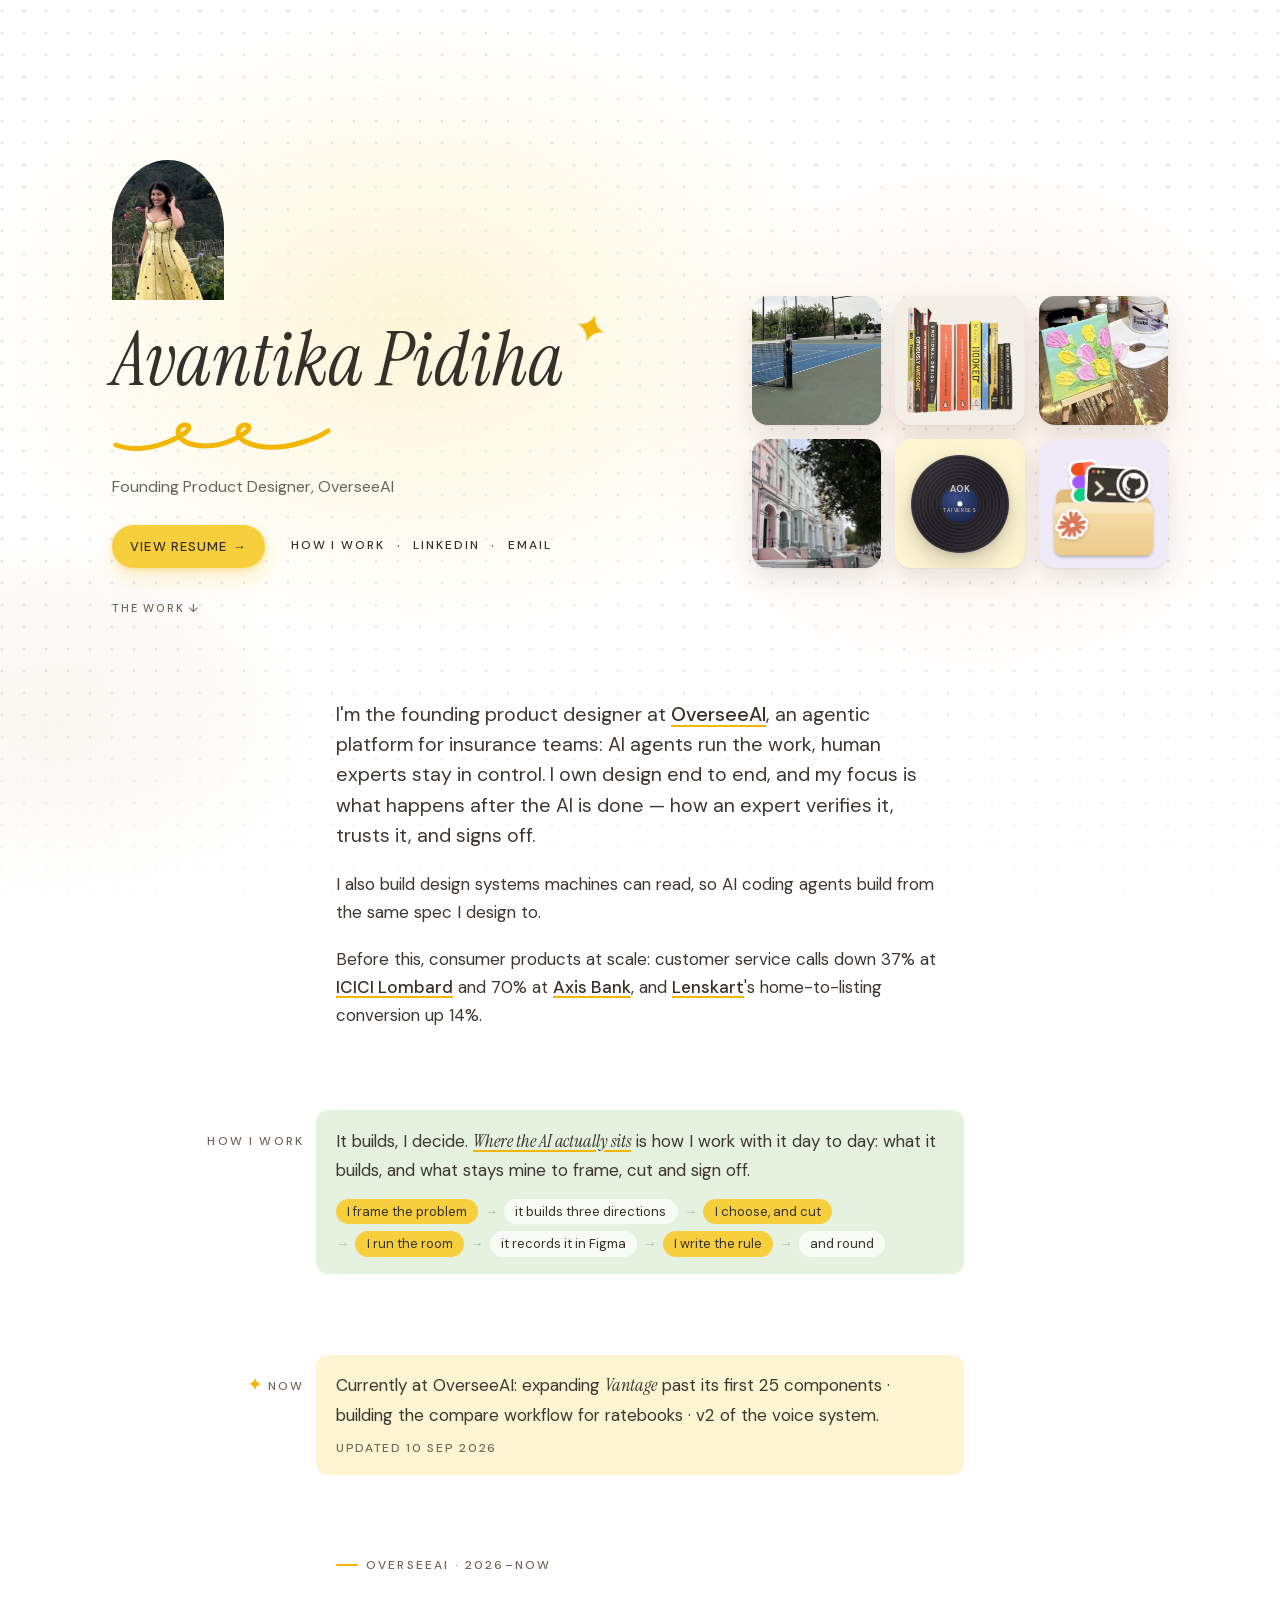
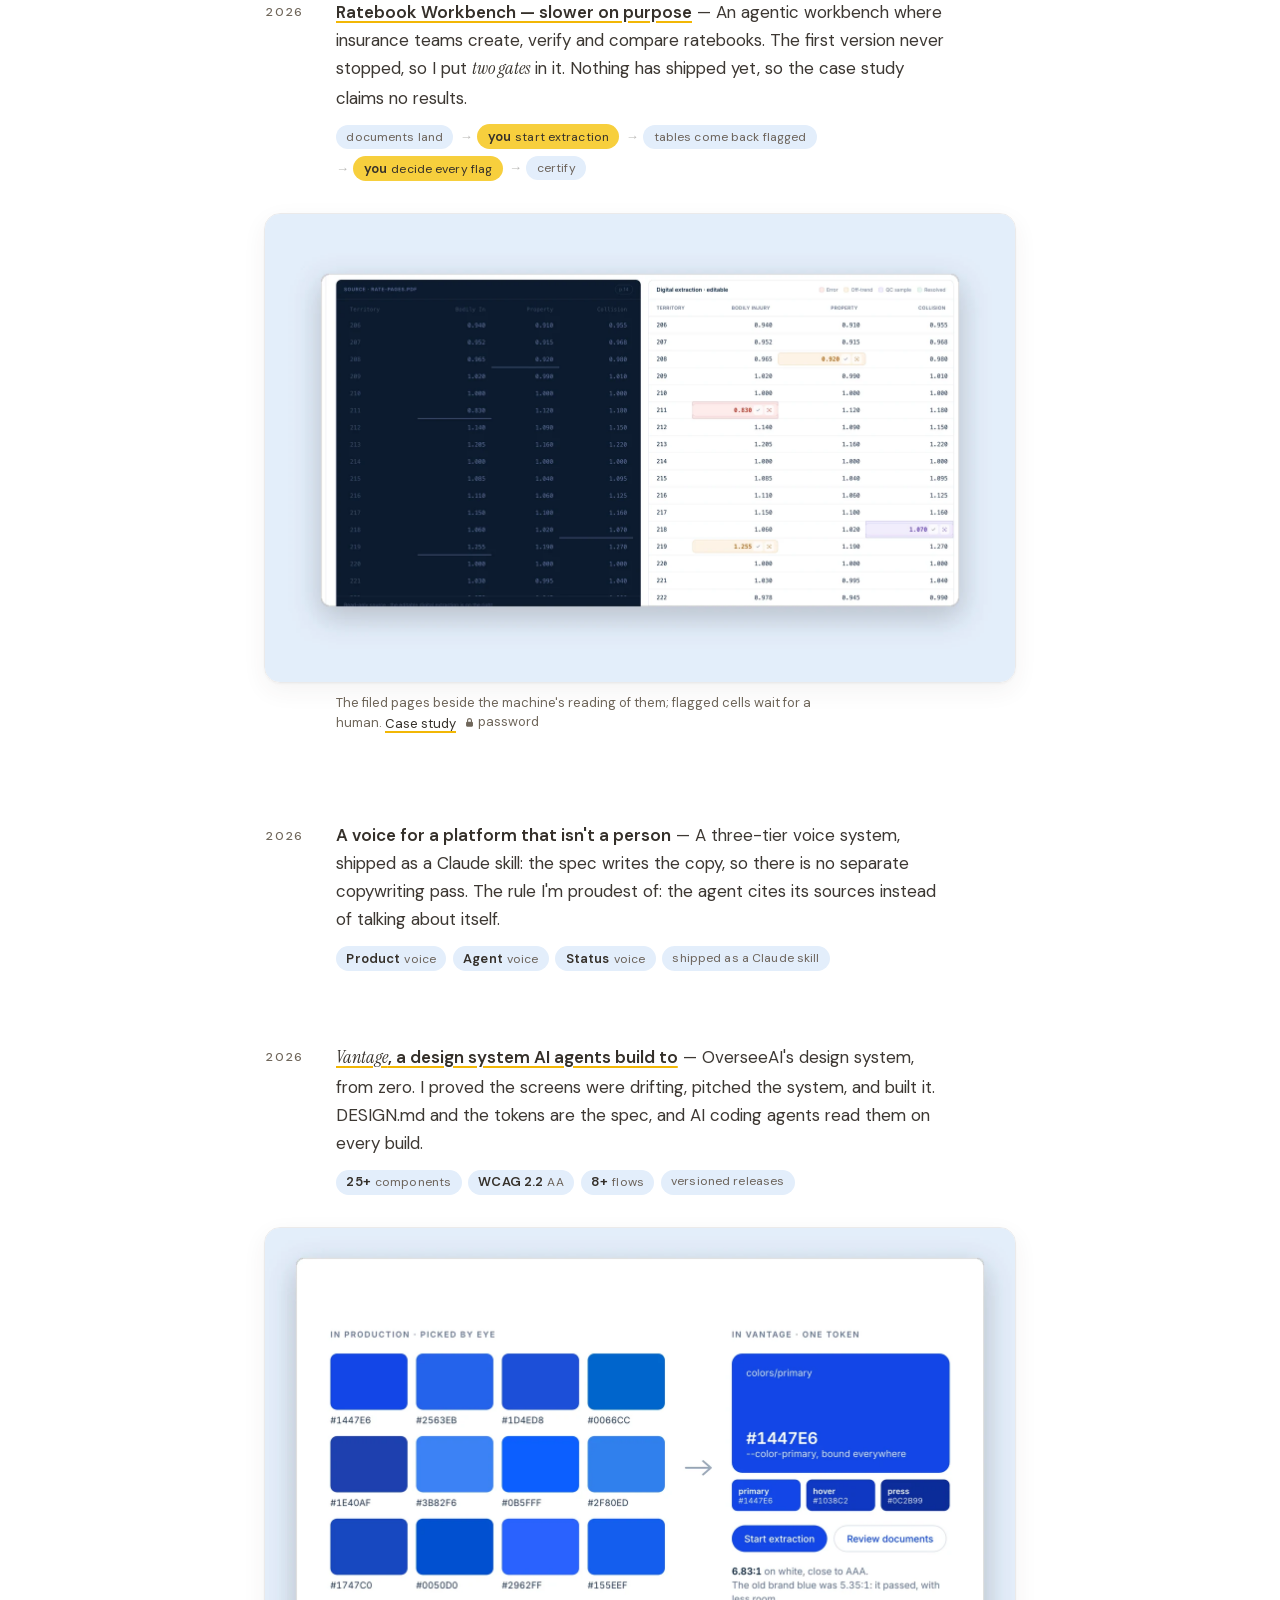
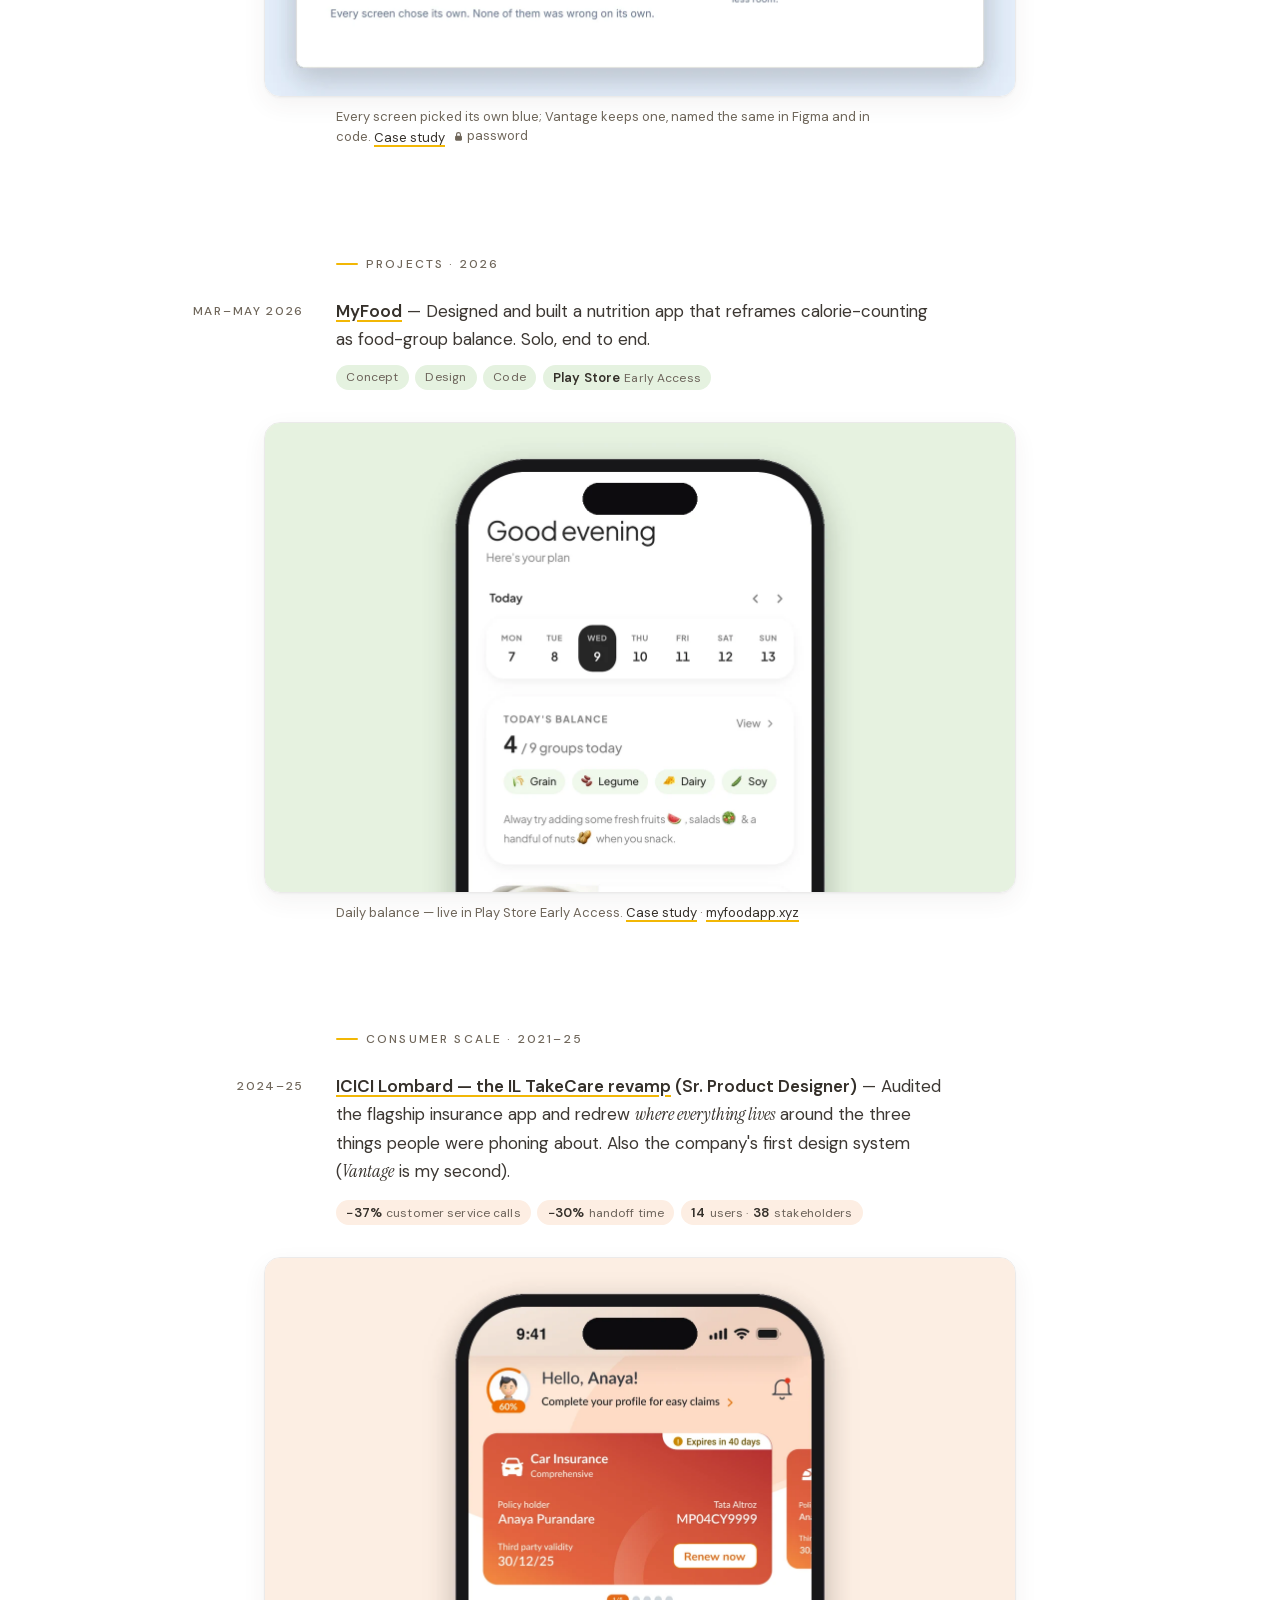
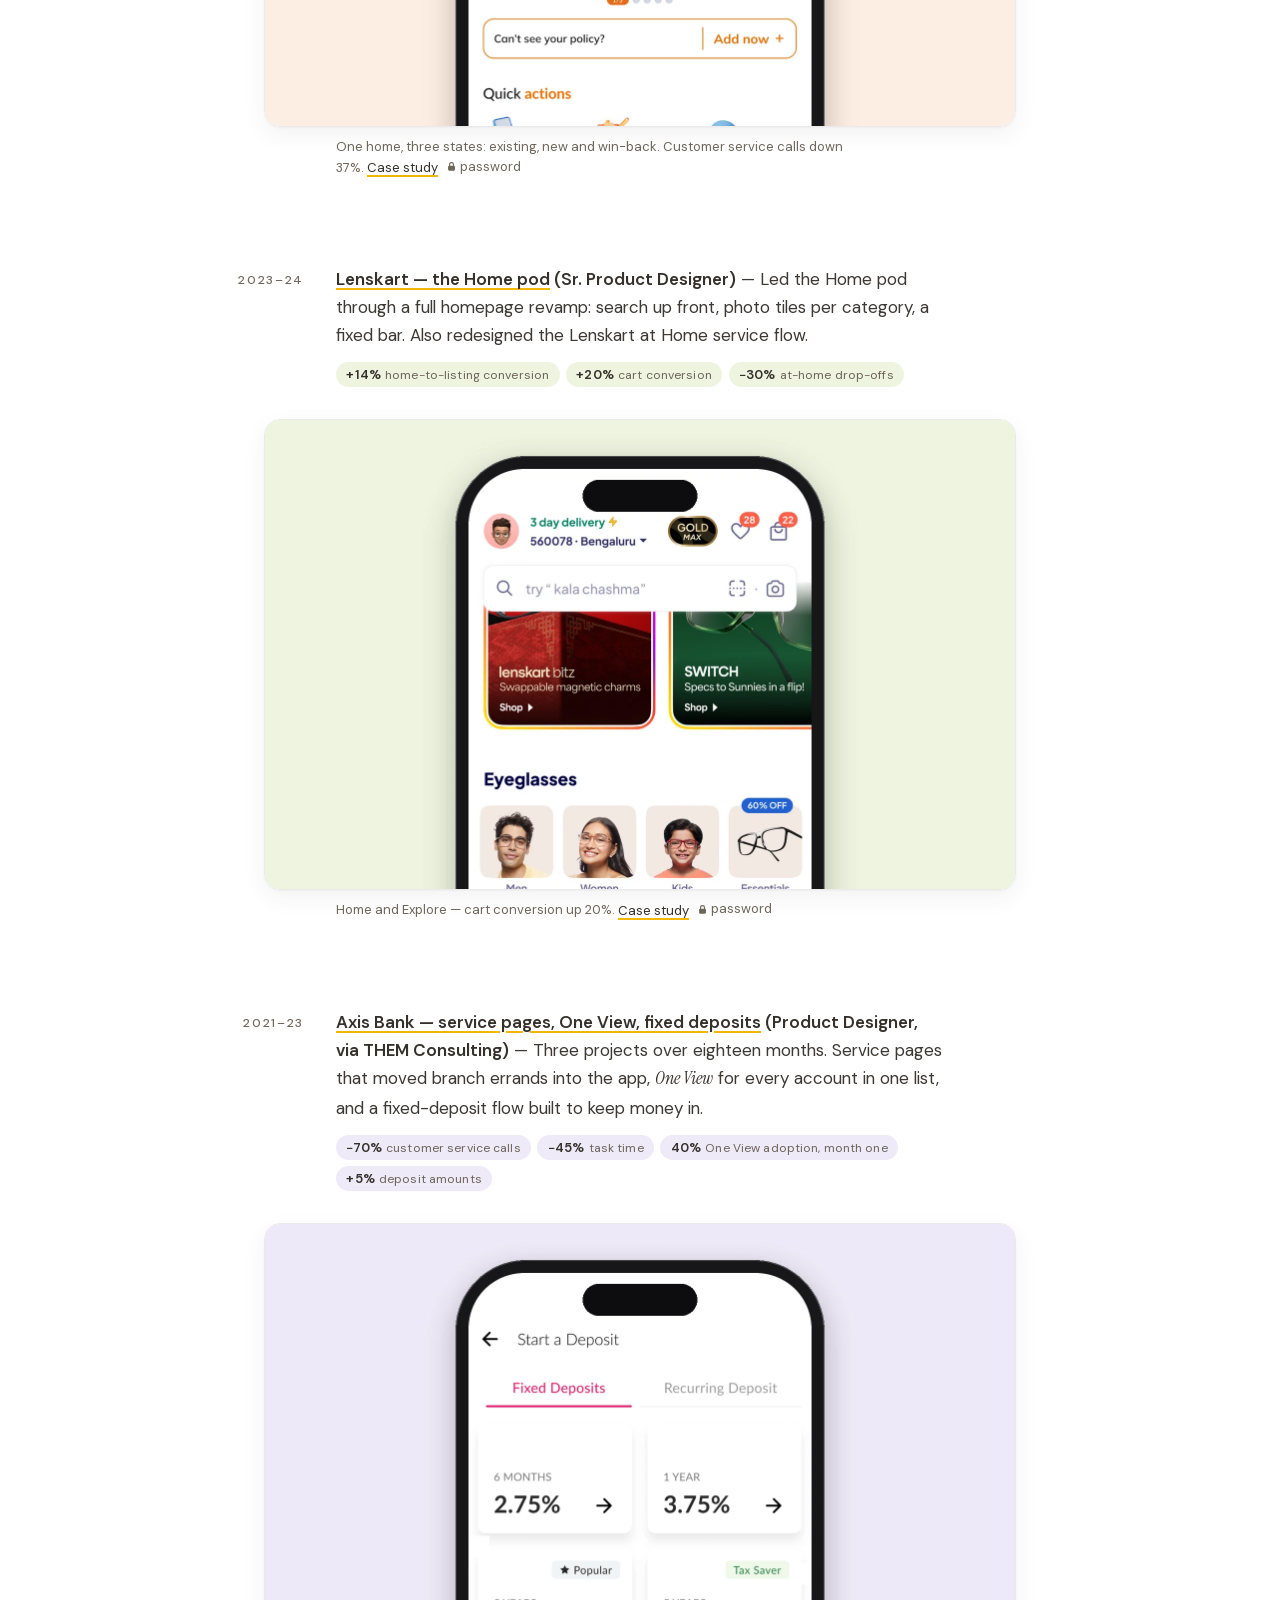
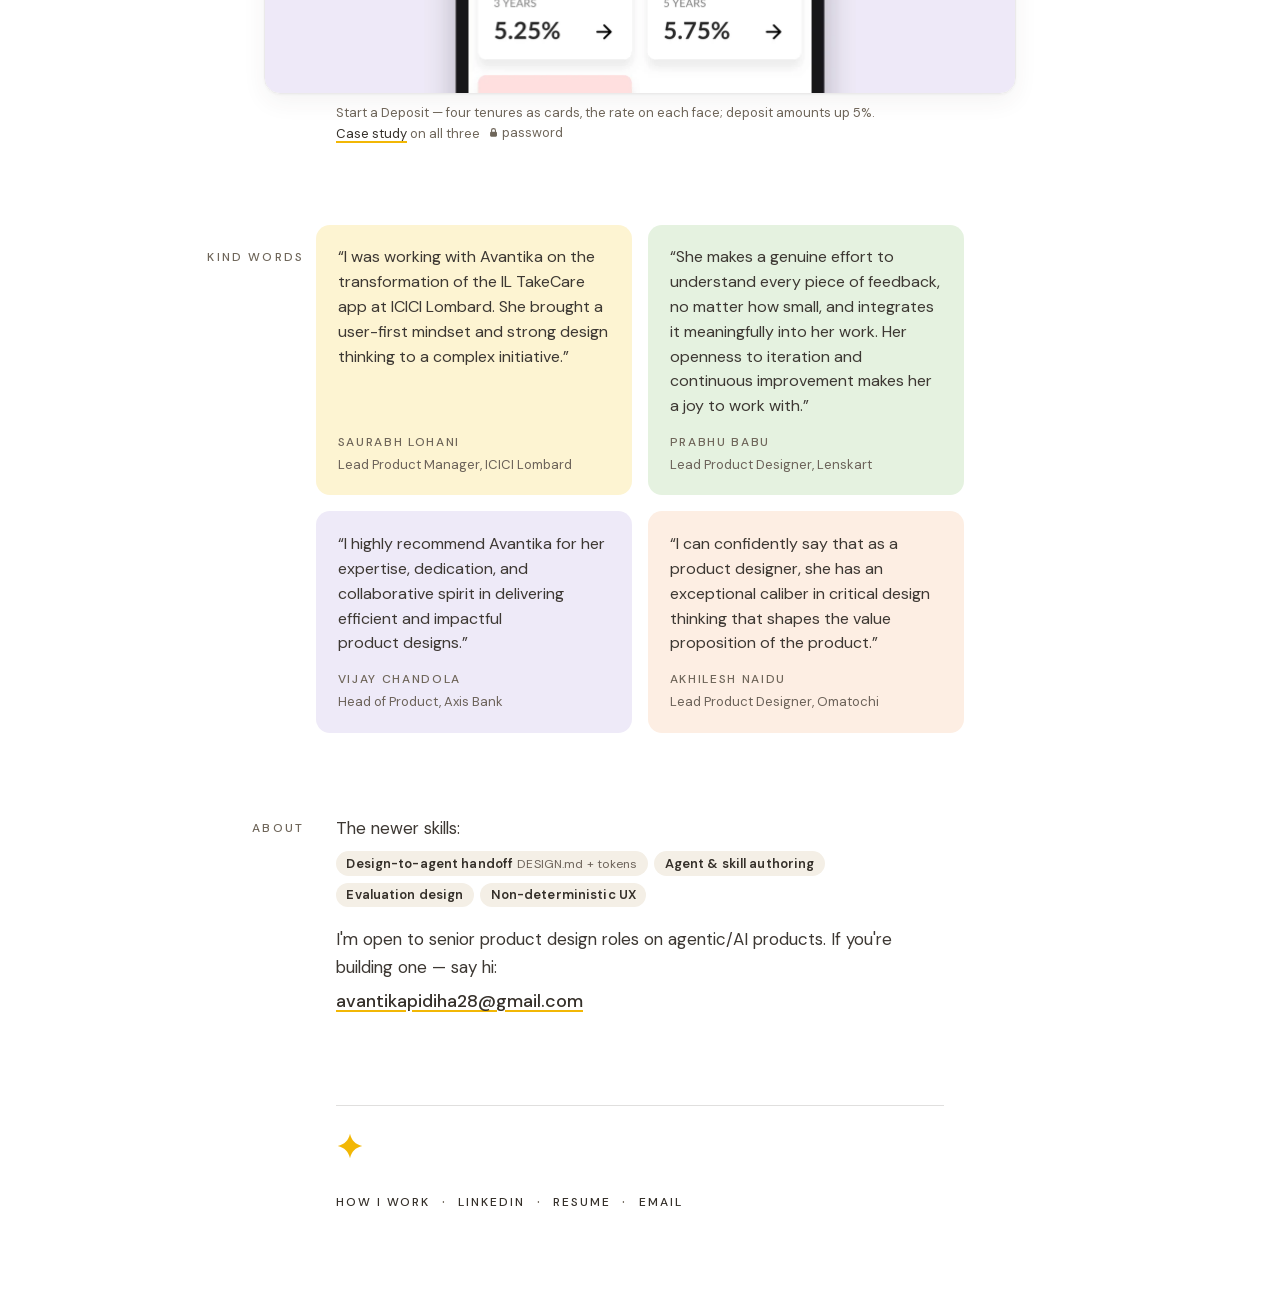
==== commit f7861861: "Landing: How I work blurb no longer claims the site came out of the AI loop Co-Authored-By: Claude F" ====
--- a/index.html
+++ b/index.html
@@ -1358,7 +1358,7 @@
     <section class="process">
       <h2>How I work</h2>
       <div class="panel">
-      <p>The AI builds. I decide. <a href="process/"><em class="thesis">Where the AI actually sits</em></a> is how I design with AI: what it builds, and the decisions that stay mine. This website came out of it.</p>
+      <p>It builds, I decide. <a href="process/"><em class="thesis">Where the AI actually sits</em></a> is how I work with it day to day: what it builds, and what stays mine to frame, cut and sign off.</p>
       <div class="chain" role="group" aria-label="The loop, mine in yellow"><span class="chip me">I frame the problem</span><span class="bind"><span class="arr" aria-hidden="true">→</span><span class="chip">it builds three directions</span></span><span class="bind"><span class="arr" aria-hidden="true">→</span><span class="chip me">I choose, and cut</span></span><span class="bind"><span class="arr" aria-hidden="true">→</span><span class="chip me">I run the room</span></span><span class="bind"><span class="arr" aria-hidden="true">→</span><span class="chip">it records it in Figma</span></span><span class="bind"><span class="arr" aria-hidden="true">→</span><span class="chip me">I write the rule</span></span><span class="bind"><span class="arr" aria-hidden="true">→</span><span class="chip">and round</span></span></div>
       </div>
     </section>
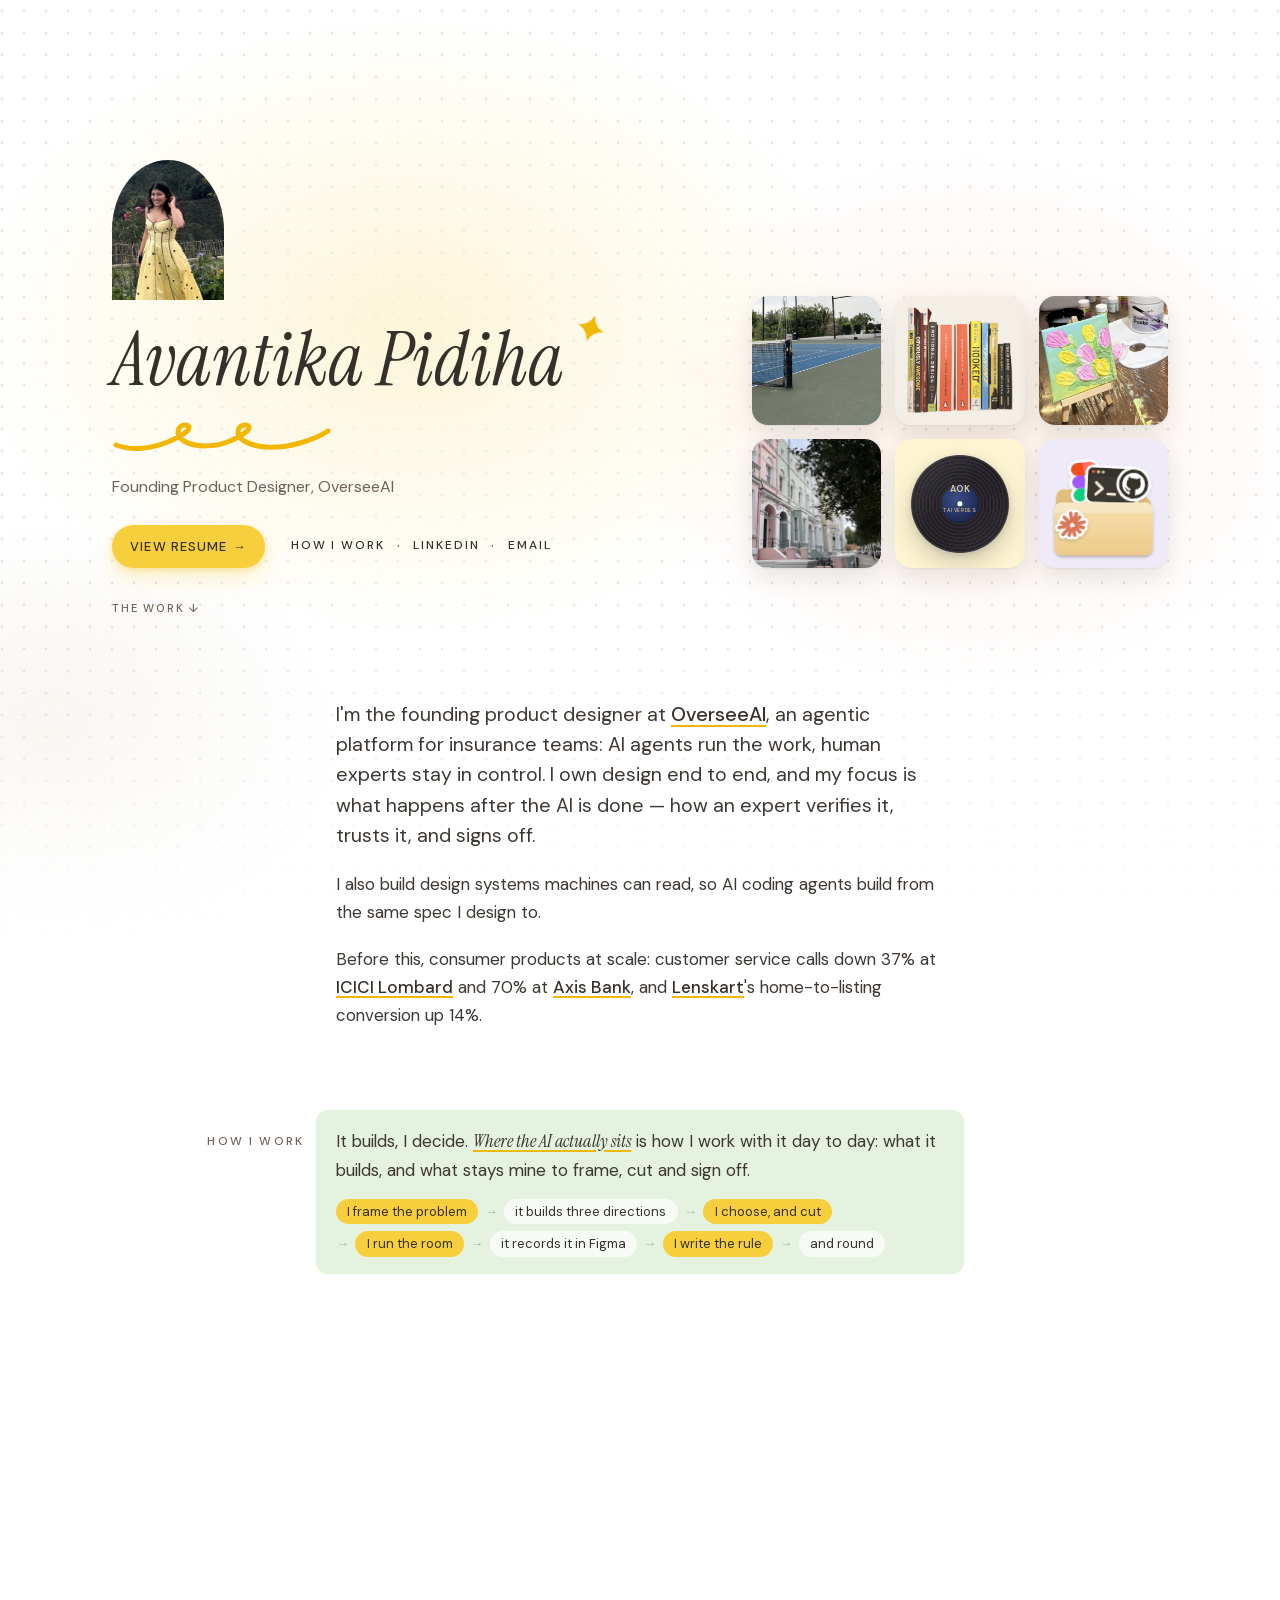
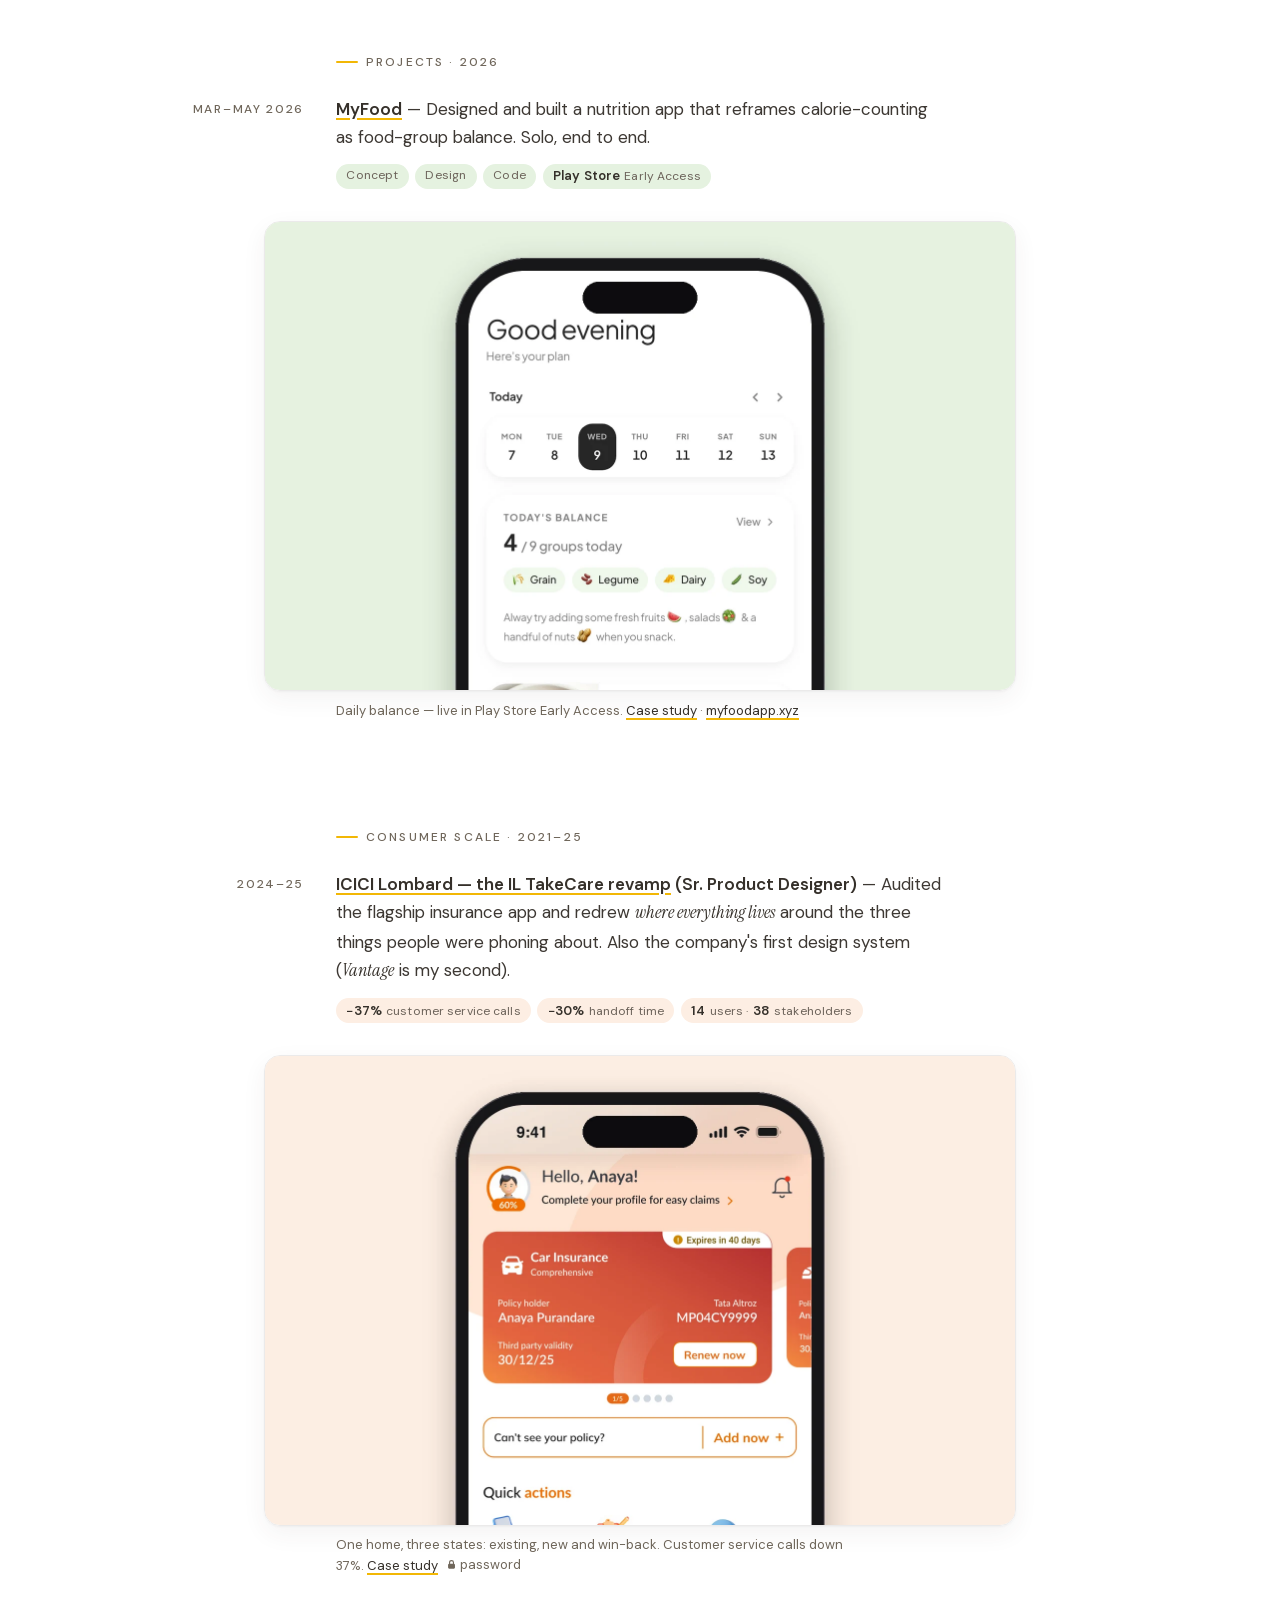
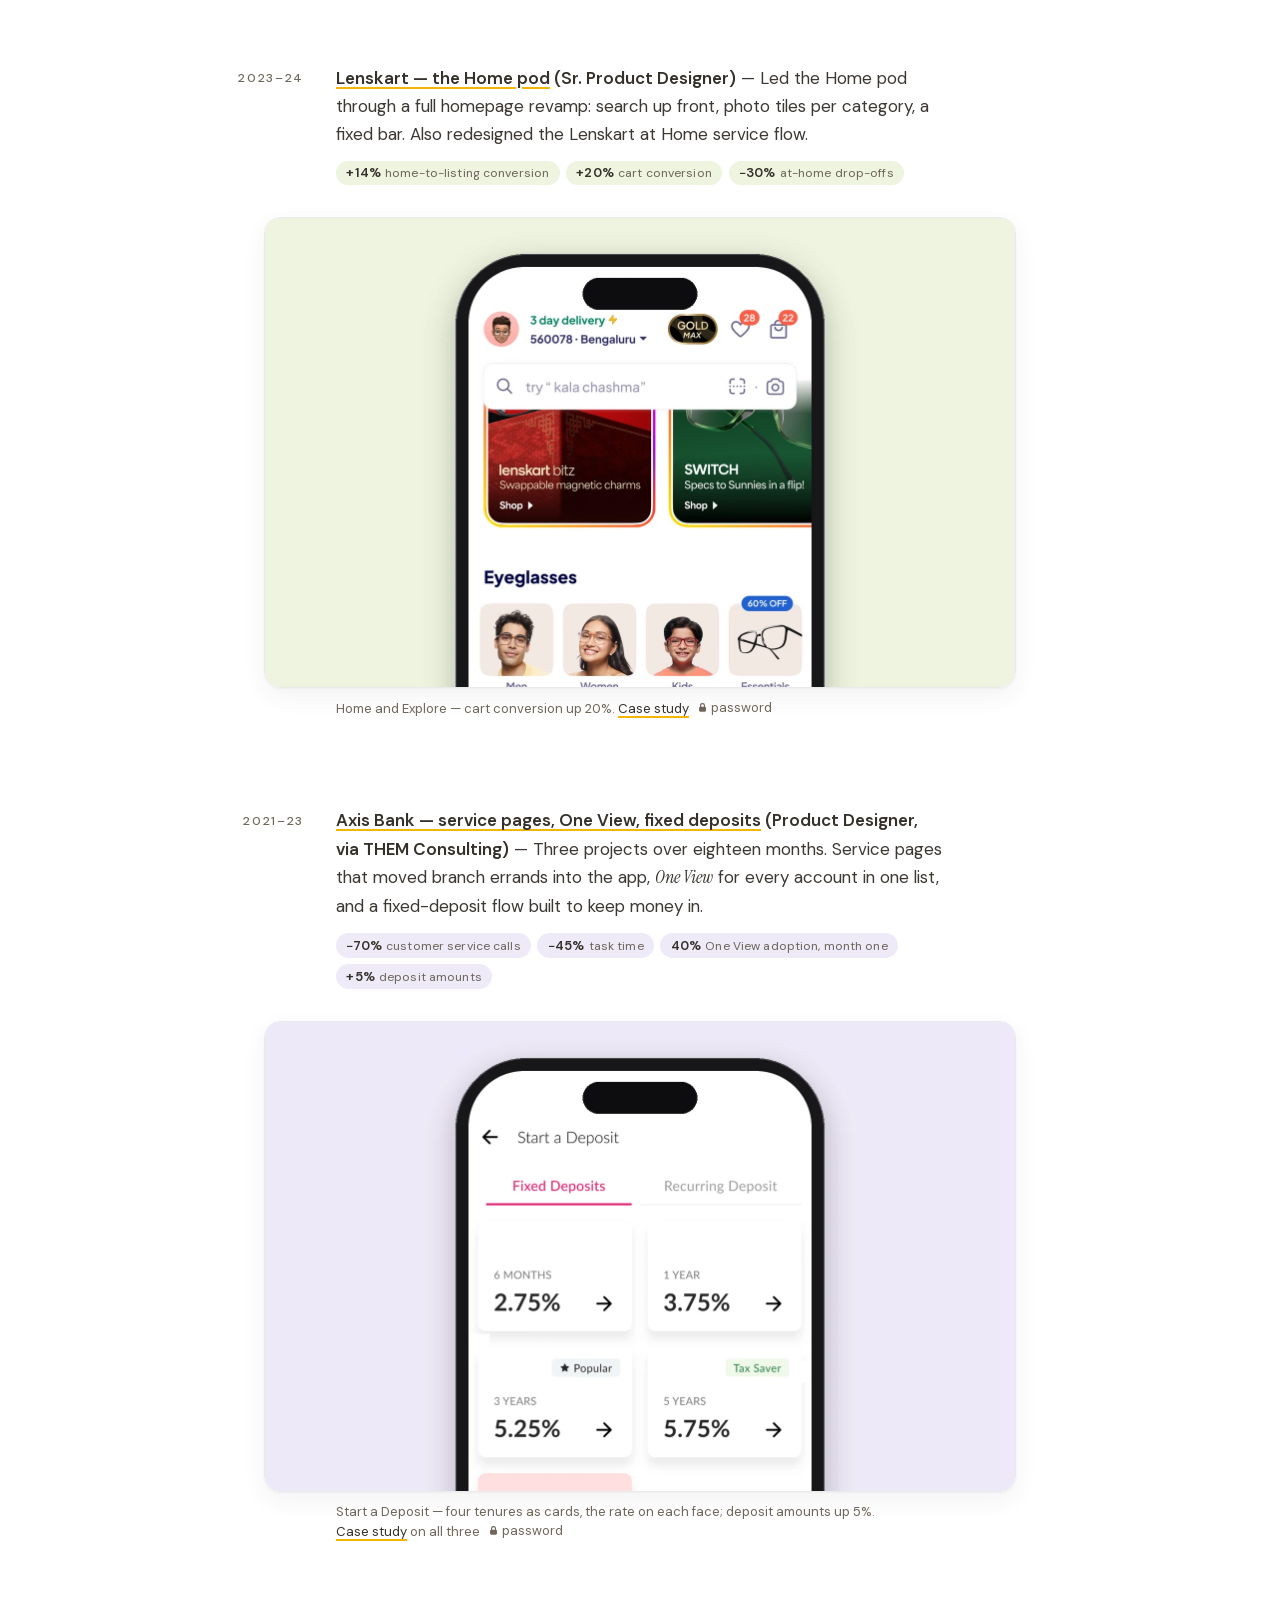
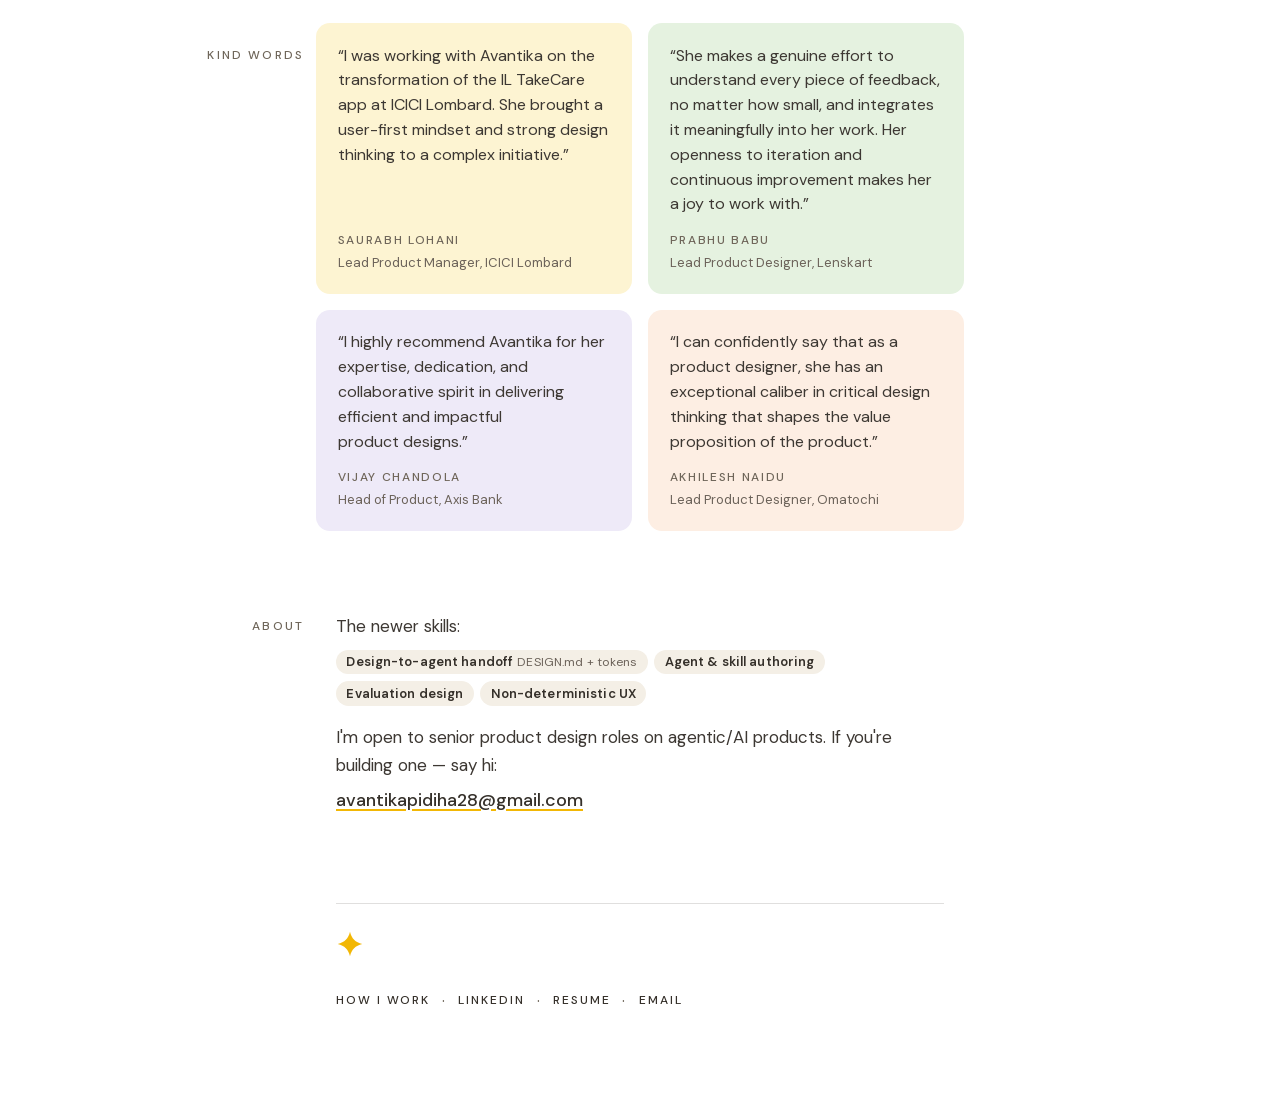
==== commit d66864d6: "Landing: remove the Now card Co-Authored-By: Claude Fable 5.1 <noreply@anthropic.com>" ====
--- a/index.html
+++ b/index.html
@@ -1363,11 +1363,6 @@
       </div>
     </section>
 
-    <section class="now">
-      <h2><span class="sparkle sparkle-now" aria-hidden="true"><svg viewBox="0 0 24 24" xmlns="http://www.w3.org/2000/svg" focusable="false"><path d="M12 1.5 C13.4 7.4 16.6 10.6 22.5 12 C16.6 13.4 13.4 16.6 12 22.5 C10.6 16.6 7.4 13.4 1.5 12 C7.4 10.6 10.6 7.4 12 1.5 Z" fill="currentColor"/></svg></span>Now</h2>
-      <!-- PLACEHOLDER: Avantika keeps this current — update the datestamp when you edit the sentence -->
-      <p>Currently at OverseeAI: expanding <em class="thesis">Vantage</em> past its first 25 components · building the compare workflow for ratebooks · v2 of the voice system. <time class="stamp" datetime="2026-09-10">Updated 10 Sep 2026</time></p>
-    </section>
 
     <section class="timeline" id="work">
       <h2>OverseeAI · 2026–now</h2>
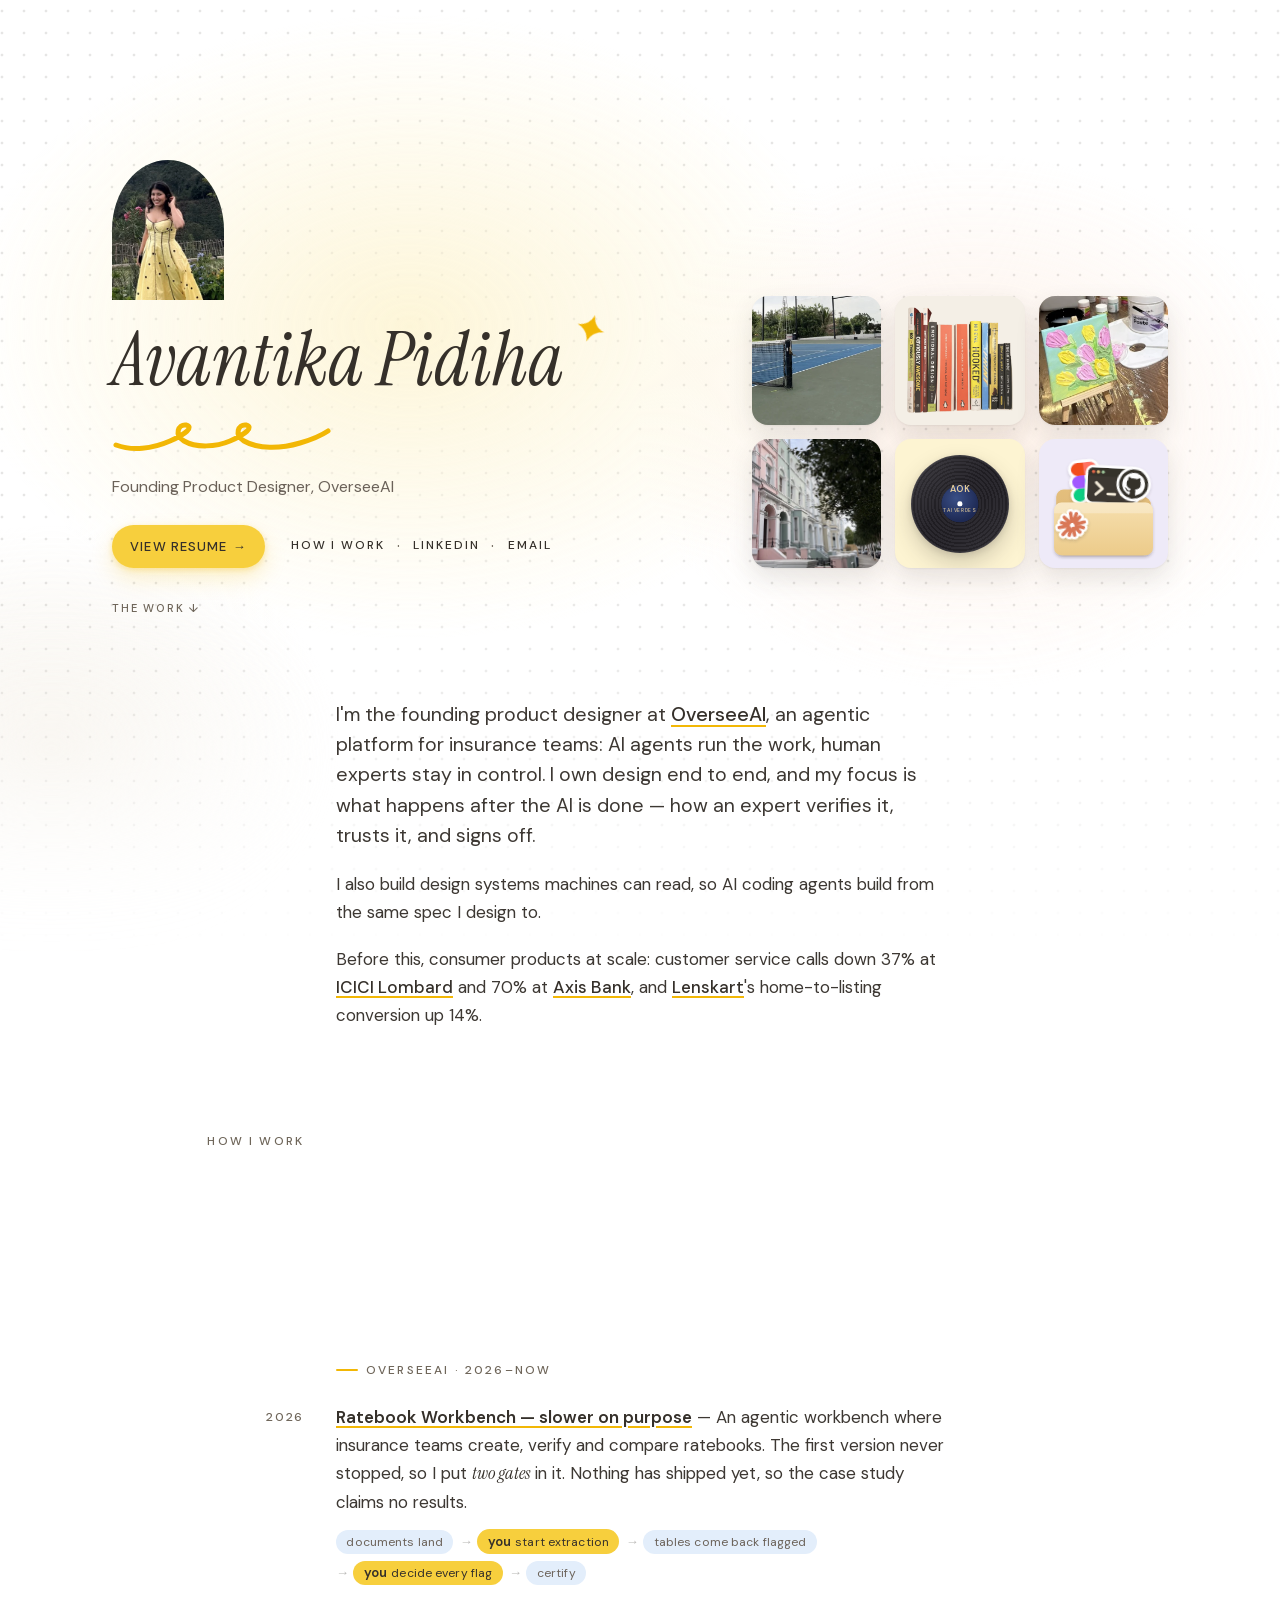
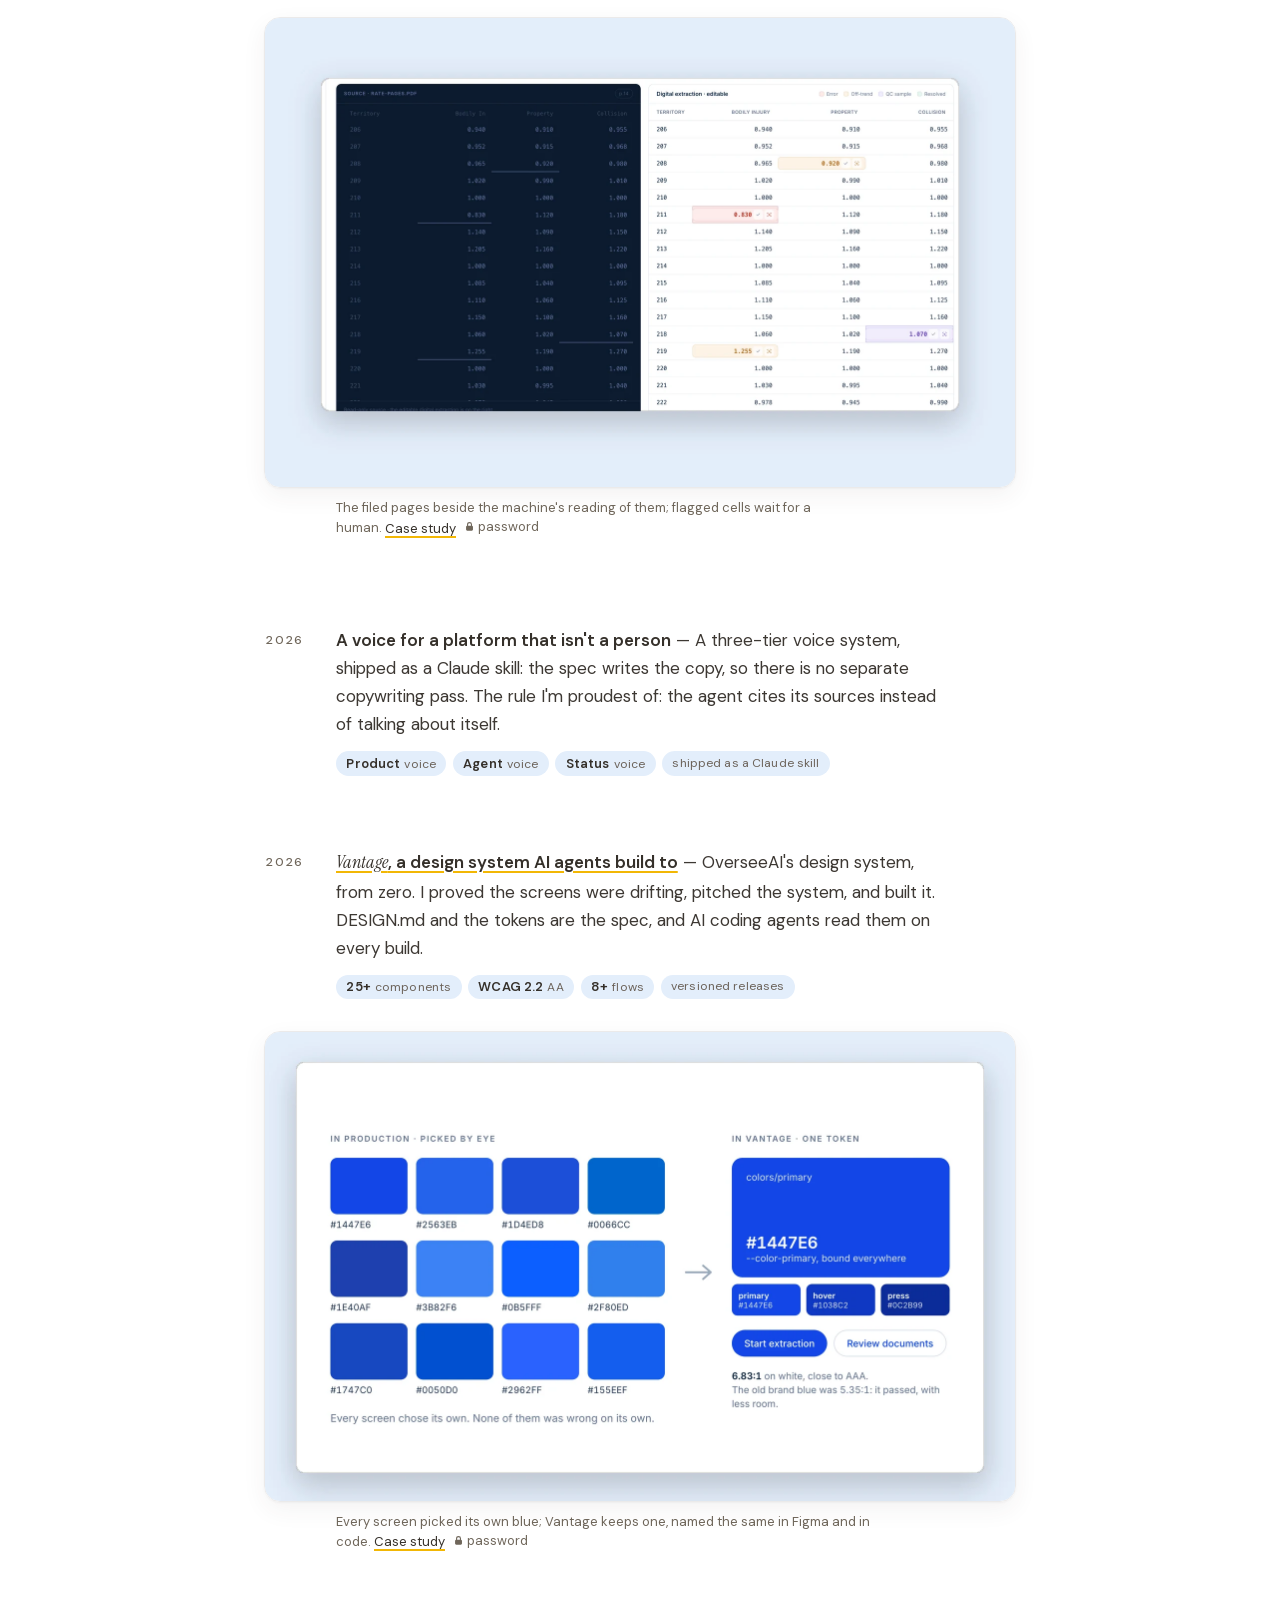
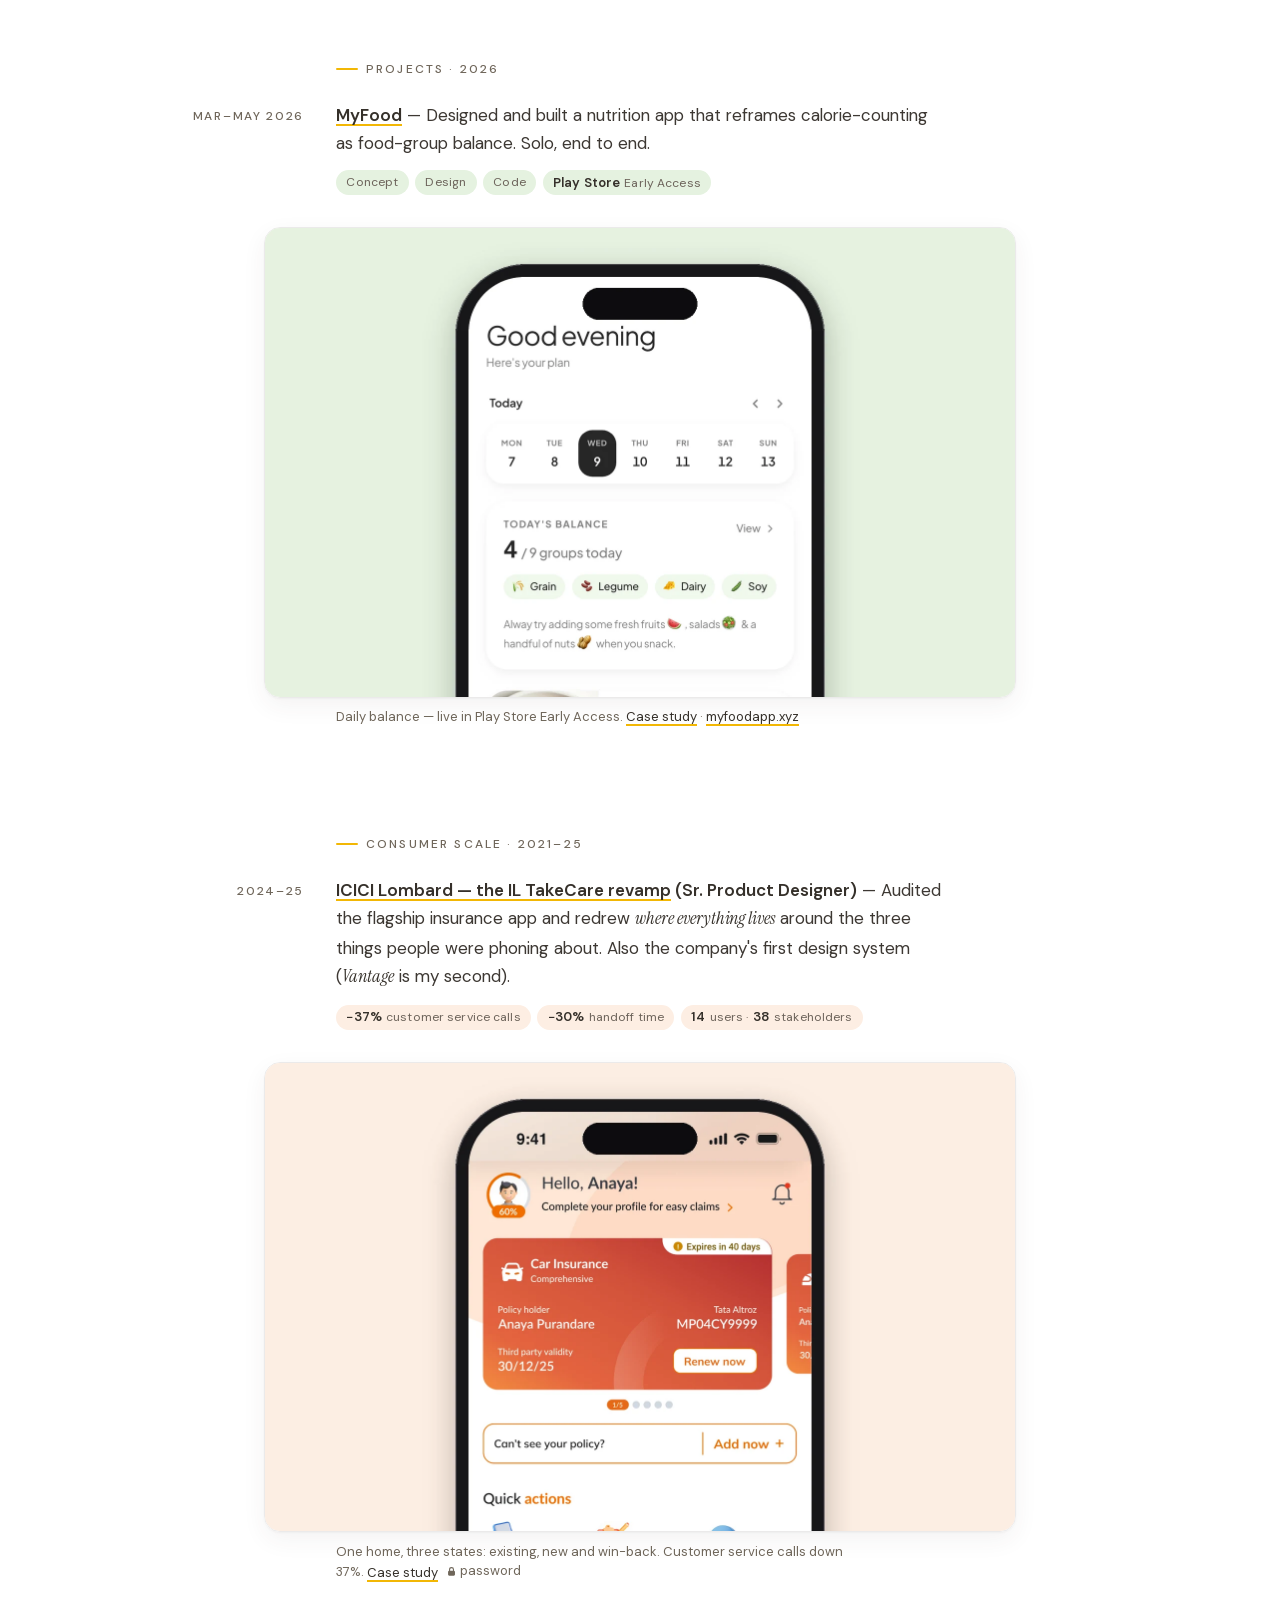
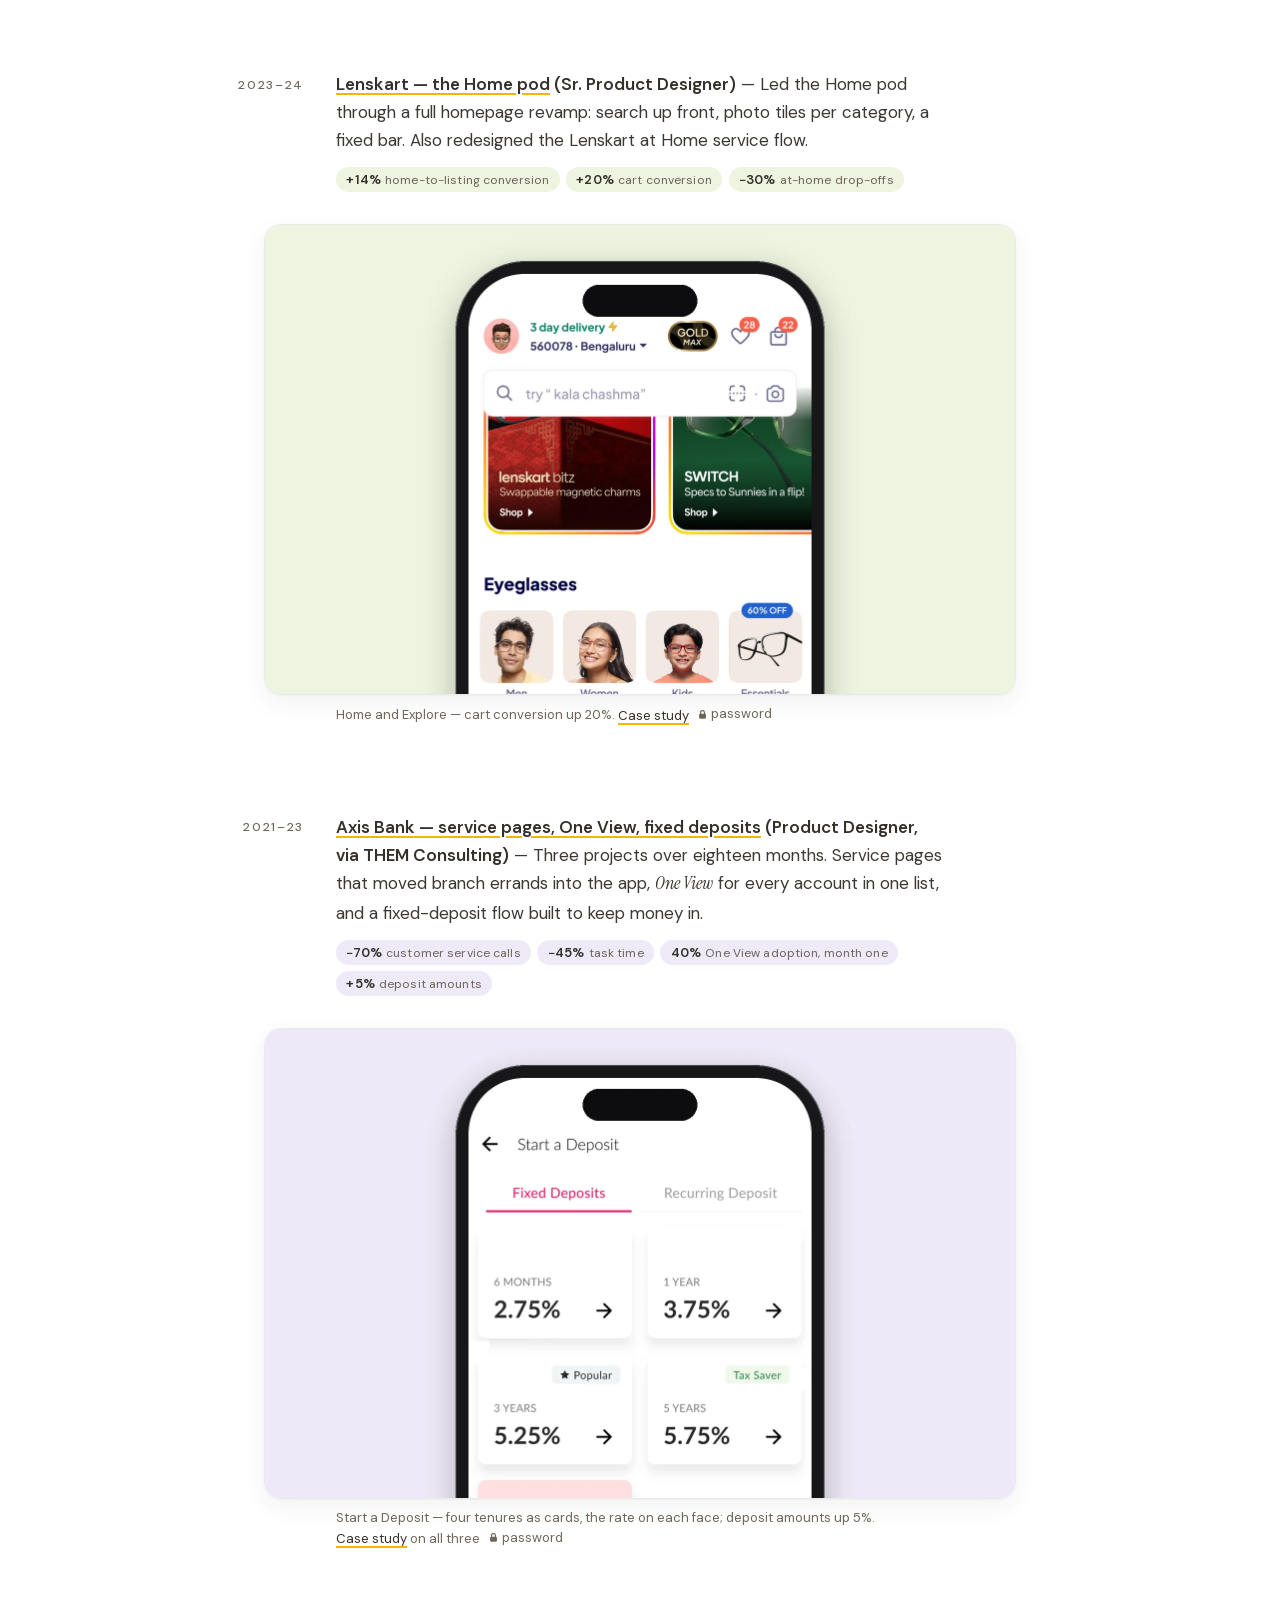
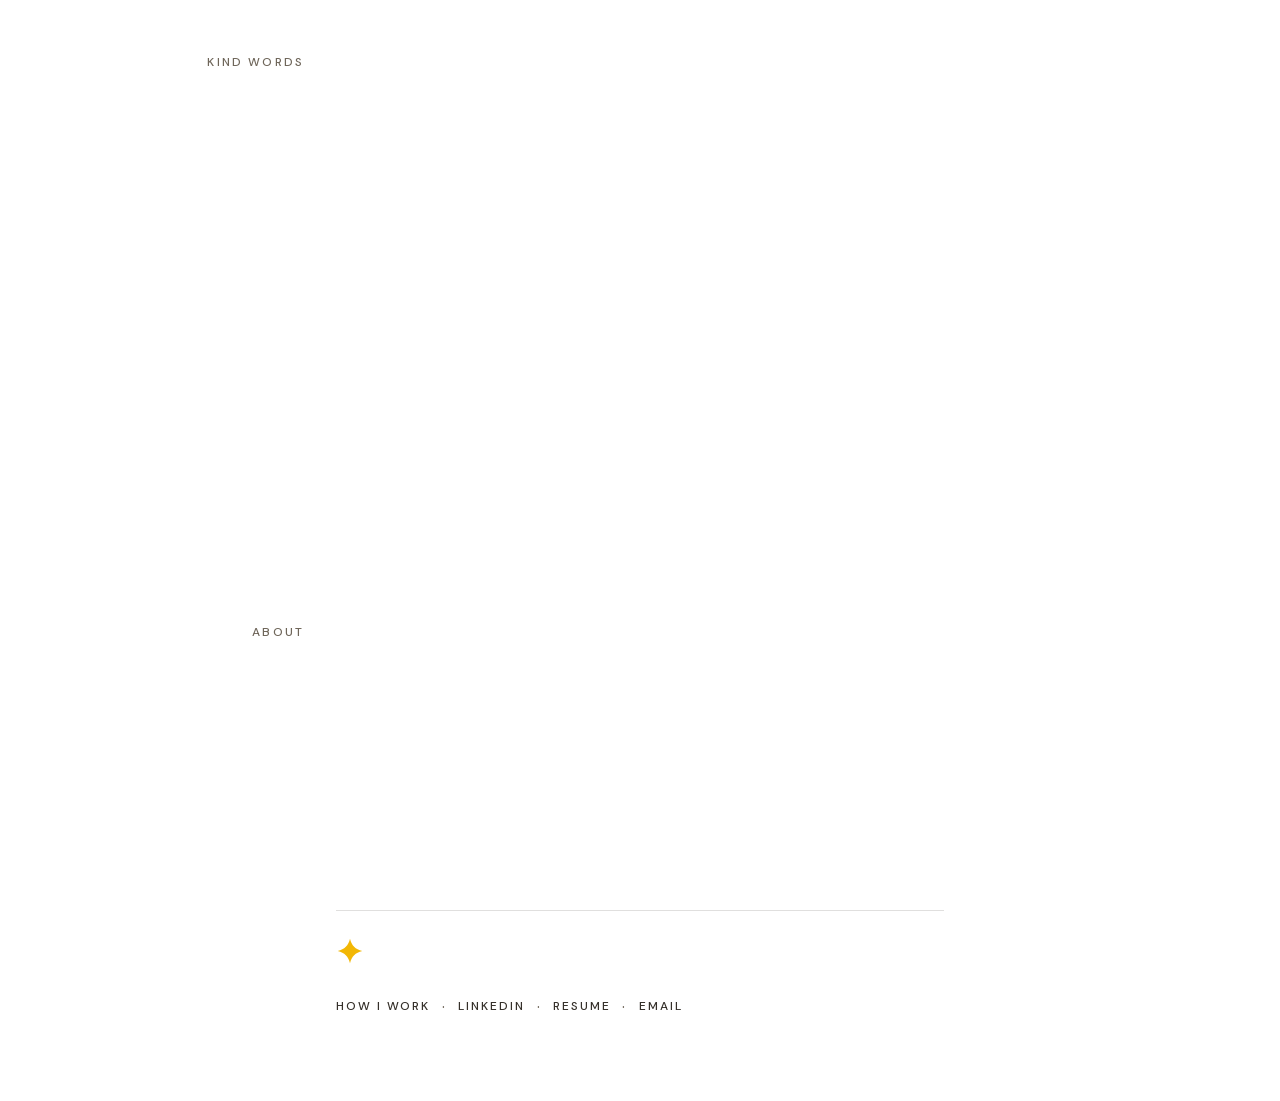
==== commit 09447c0c: "Landing: How I work loop as numbered steps Arrows and the trailing 'and round' chip replaced by nume" ====
--- a/index.html
+++ b/index.html
@@ -657,14 +657,20 @@
   .tally.spine .arr { padding: 0; background: none; color: rgb(61 56 51 / 0.35); font-size: 0.8125rem; }
   .tally.spine .stop { background: var(--sun-fill); color: var(--on-sun); }
   .tally.spine .stop b { color: var(--on-sun); }
-  /* How I work: the loop as a chain — .me (yellow) = the steps she holds, plain = the AI's */
-  .process .chain { display: flex; flex-wrap: wrap; align-items: center; gap: 0.45rem 0.4rem; margin-top: 0.9rem; }
+  /* How I work: the loop as numbered steps. Order comes from the numerals, so the
+     strip wraps anywhere without an orphaned arrow; .me (yellow) = the steps she
+     holds, plain = the AI's. The words carry the actor too ("I" / "it"), so the
+     colour only reinforces. */
+  .process .chain { display: flex; flex-wrap: wrap; align-items: center; gap: 0.5rem 0.45rem; margin: 1rem 0 0.1rem; padding: 0; list-style: none; }
   .process .chain .chip {
-    padding: 0.32rem 0.7rem 0.3rem; border-radius: 999px; background: rgb(255 255 255 / 0.7);
+    display: inline-flex; align-items: baseline; gap: 0.5rem;
+    padding: 0.36rem 0.8rem 0.34rem 0.62rem; border-radius: 999px; background: rgb(255 255 255 / 0.72);
+    box-shadow: inset 0 0 0 1px rgb(61 56 51 / 0.06);
     font-size: 0.8125rem; line-height: 1.2; color: var(--strong); white-space: nowrap;
   }
-  .process .chain .chip.me { background: var(--sun-fill); color: var(--on-sun); }
-  .process .chain .arr { color: rgb(61 56 51 / 0.35); font-size: 0.8125rem; }
+  .process .chain .chip .n { font-size: 0.6875rem; font-weight: 500; letter-spacing: 0.06em; color: var(--faint); font-variant-numeric: tabular-nums; }
+  .process .chain .chip.me { background: var(--sun-fill); color: var(--on-sun); box-shadow: none; }
+  .process .chain .chip.me .n { color: rgb(53 48 42 / 0.55); }
   .entry + .entry.compact { margin-top: 2rem; }
   .entry.compact + .entry.compact { margin-top: 1.4rem; }
 
@@ -1155,7 +1161,7 @@
     .ground { --dot: rgb(245 239 224 / 0.10); --dot-lit: rgb(247 207 61 / 0.75); }
     .tally.lime span { background: #232a17; }
     .tally.sky span { background: #1a2230; }
-    .process .chain .chip { background: rgb(255 255 255 / 0.08); }
+    .process .chain .chip { background: rgb(255 255 255 / 0.08); box-shadow: inset 0 0 0 1px rgb(255 255 255 / 0.08); }
     .desk .record .label::after { background: #e8e0d0; }
     /* the record is near-black: a pale rim keeps it off the dark butter tile */
     .desk .record .disc { box-shadow: 0 0 0 2px rgb(245 239 224 / 0.16), 0 10px 22px rgb(0 0 0 / 0.4); }
@@ -1359,7 +1365,7 @@
       <h2>How I work</h2>
       <div class="panel">
       <p>It builds, I decide. <a href="process/"><em class="thesis">Where the AI actually sits</em></a> is how I work with it day to day: what it builds, and what stays mine to frame, cut and sign off.</p>
-      <div class="chain" role="group" aria-label="The loop, mine in yellow"><span class="chip me">I frame the problem</span><span class="bind"><span class="arr" aria-hidden="true">→</span><span class="chip">it builds three directions</span></span><span class="bind"><span class="arr" aria-hidden="true">→</span><span class="chip me">I choose, and cut</span></span><span class="bind"><span class="arr" aria-hidden="true">→</span><span class="chip me">I run the room</span></span><span class="bind"><span class="arr" aria-hidden="true">→</span><span class="chip">it records it in Figma</span></span><span class="bind"><span class="arr" aria-hidden="true">→</span><span class="chip me">I write the rule</span></span><span class="bind"><span class="arr" aria-hidden="true">→</span><span class="chip">and round</span></span></div>
+      <ol class="chain" aria-label="The loop, in order. The yellow steps are mine; the rest the AI does."><li class="chip me"><span class="n" aria-hidden="true">01</span>I frame the problem</li><li class="chip"><span class="n" aria-hidden="true">02</span>it builds three directions</li><li class="chip me"><span class="n" aria-hidden="true">03</span>I choose, cut, sketch the draft</li><li class="chip me"><span class="n" aria-hidden="true">04</span>I run the room</li><li class="chip"><span class="n" aria-hidden="true">05</span>it records it in Figma</li><li class="chip me"><span class="n" aria-hidden="true">06</span>I make the last pass, write the rule</li></ol>
       </div>
     </section>
 
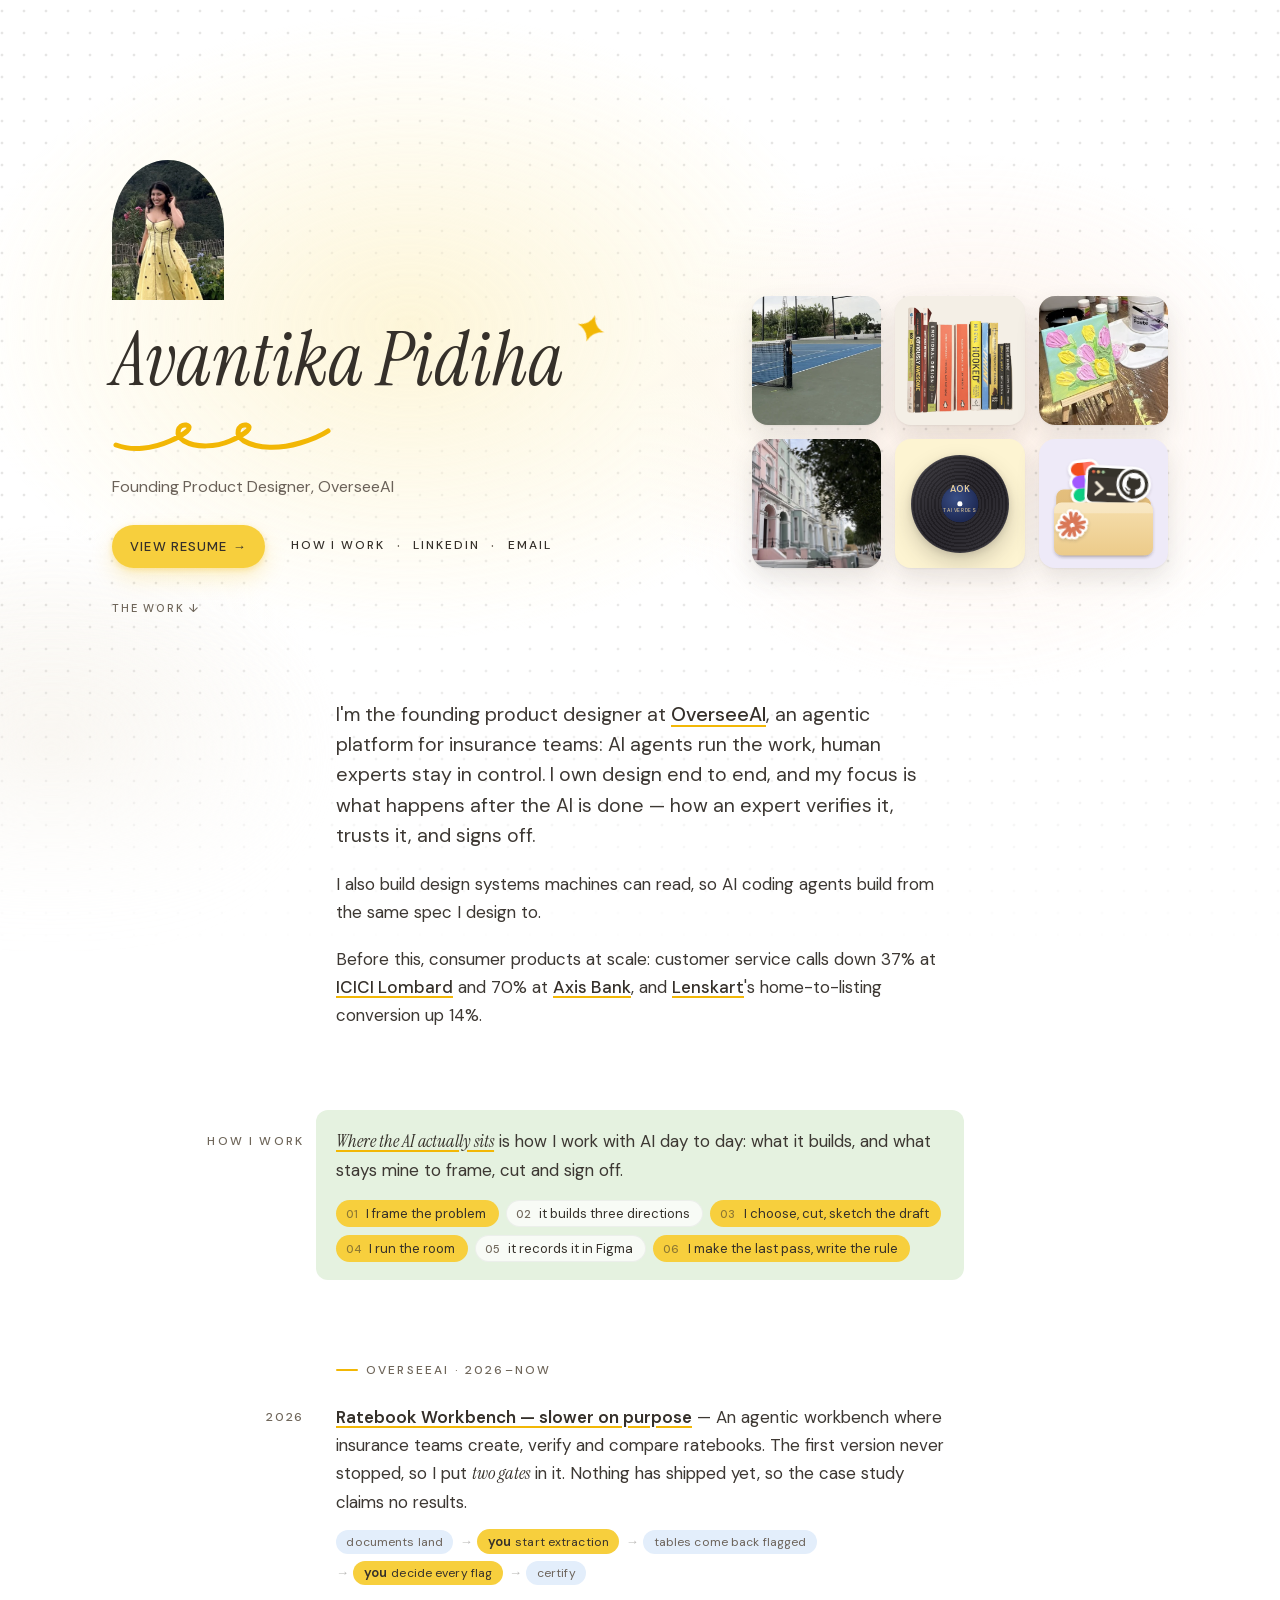
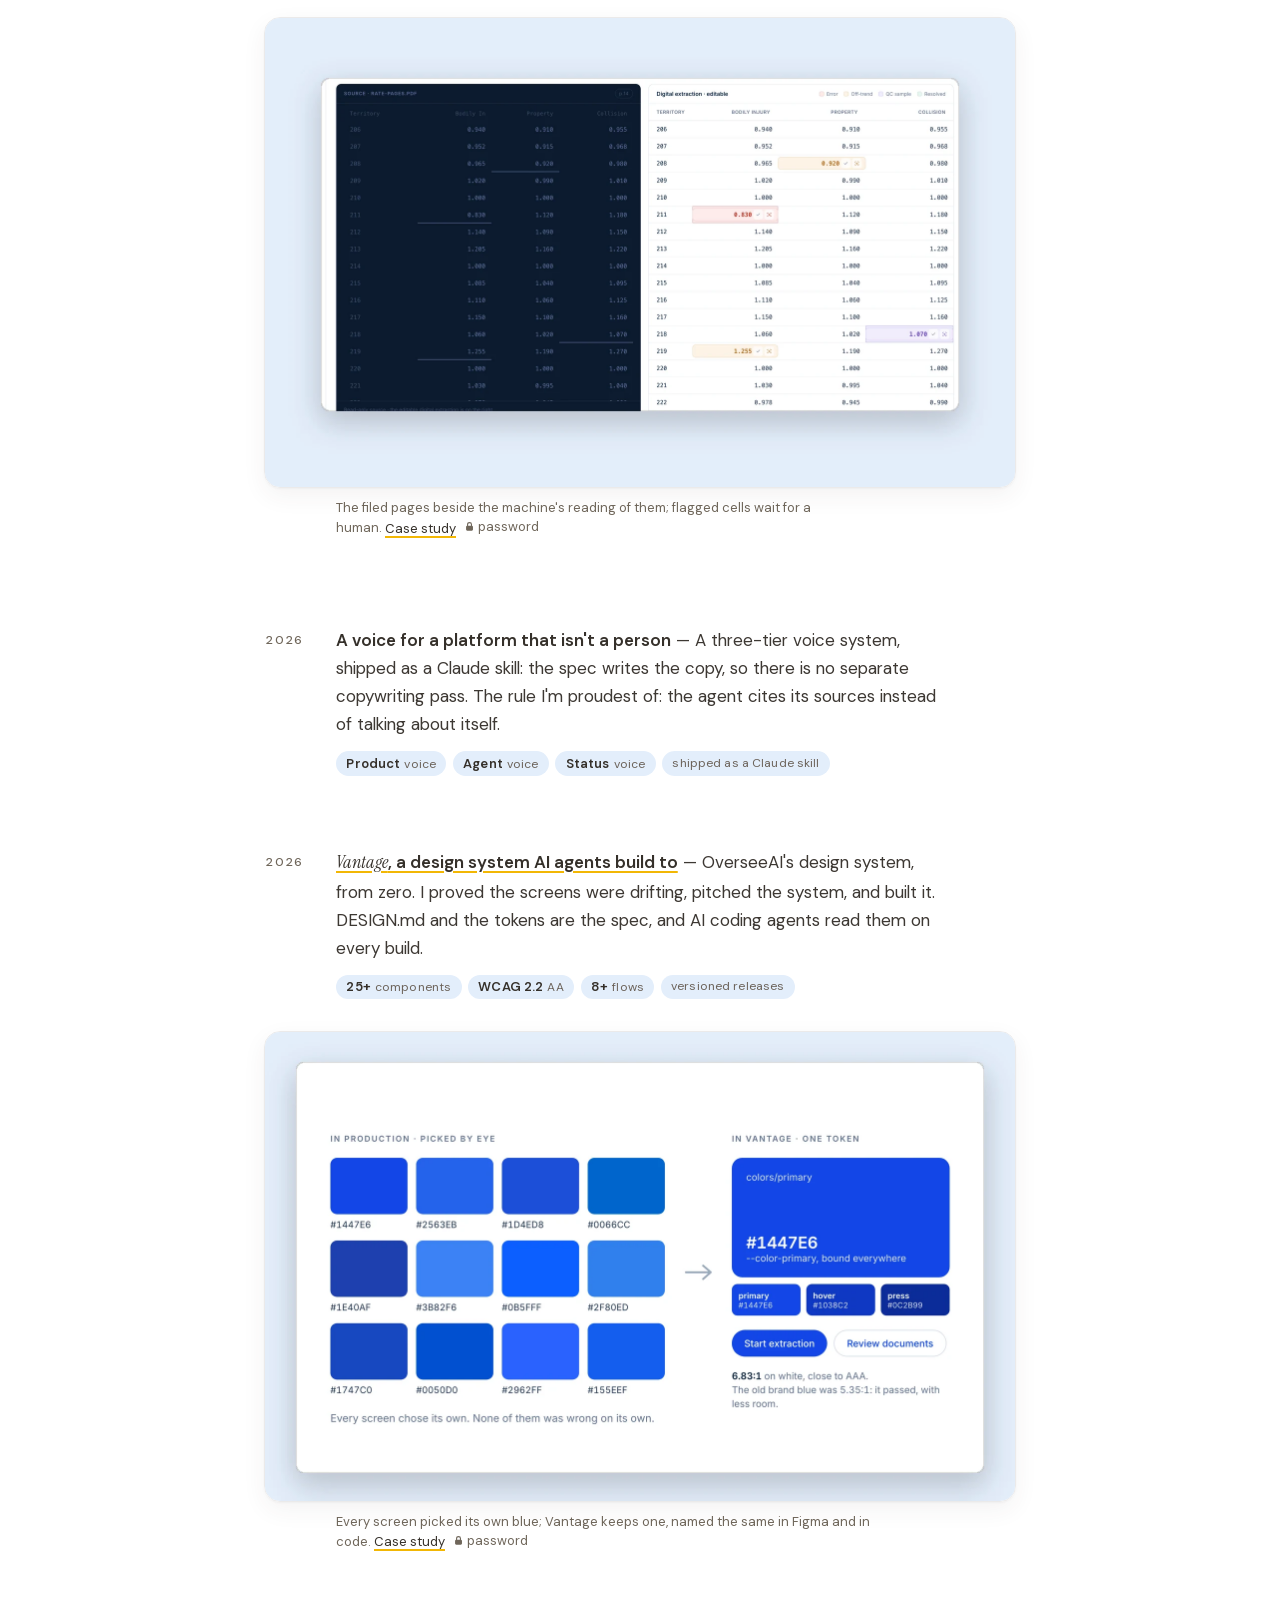
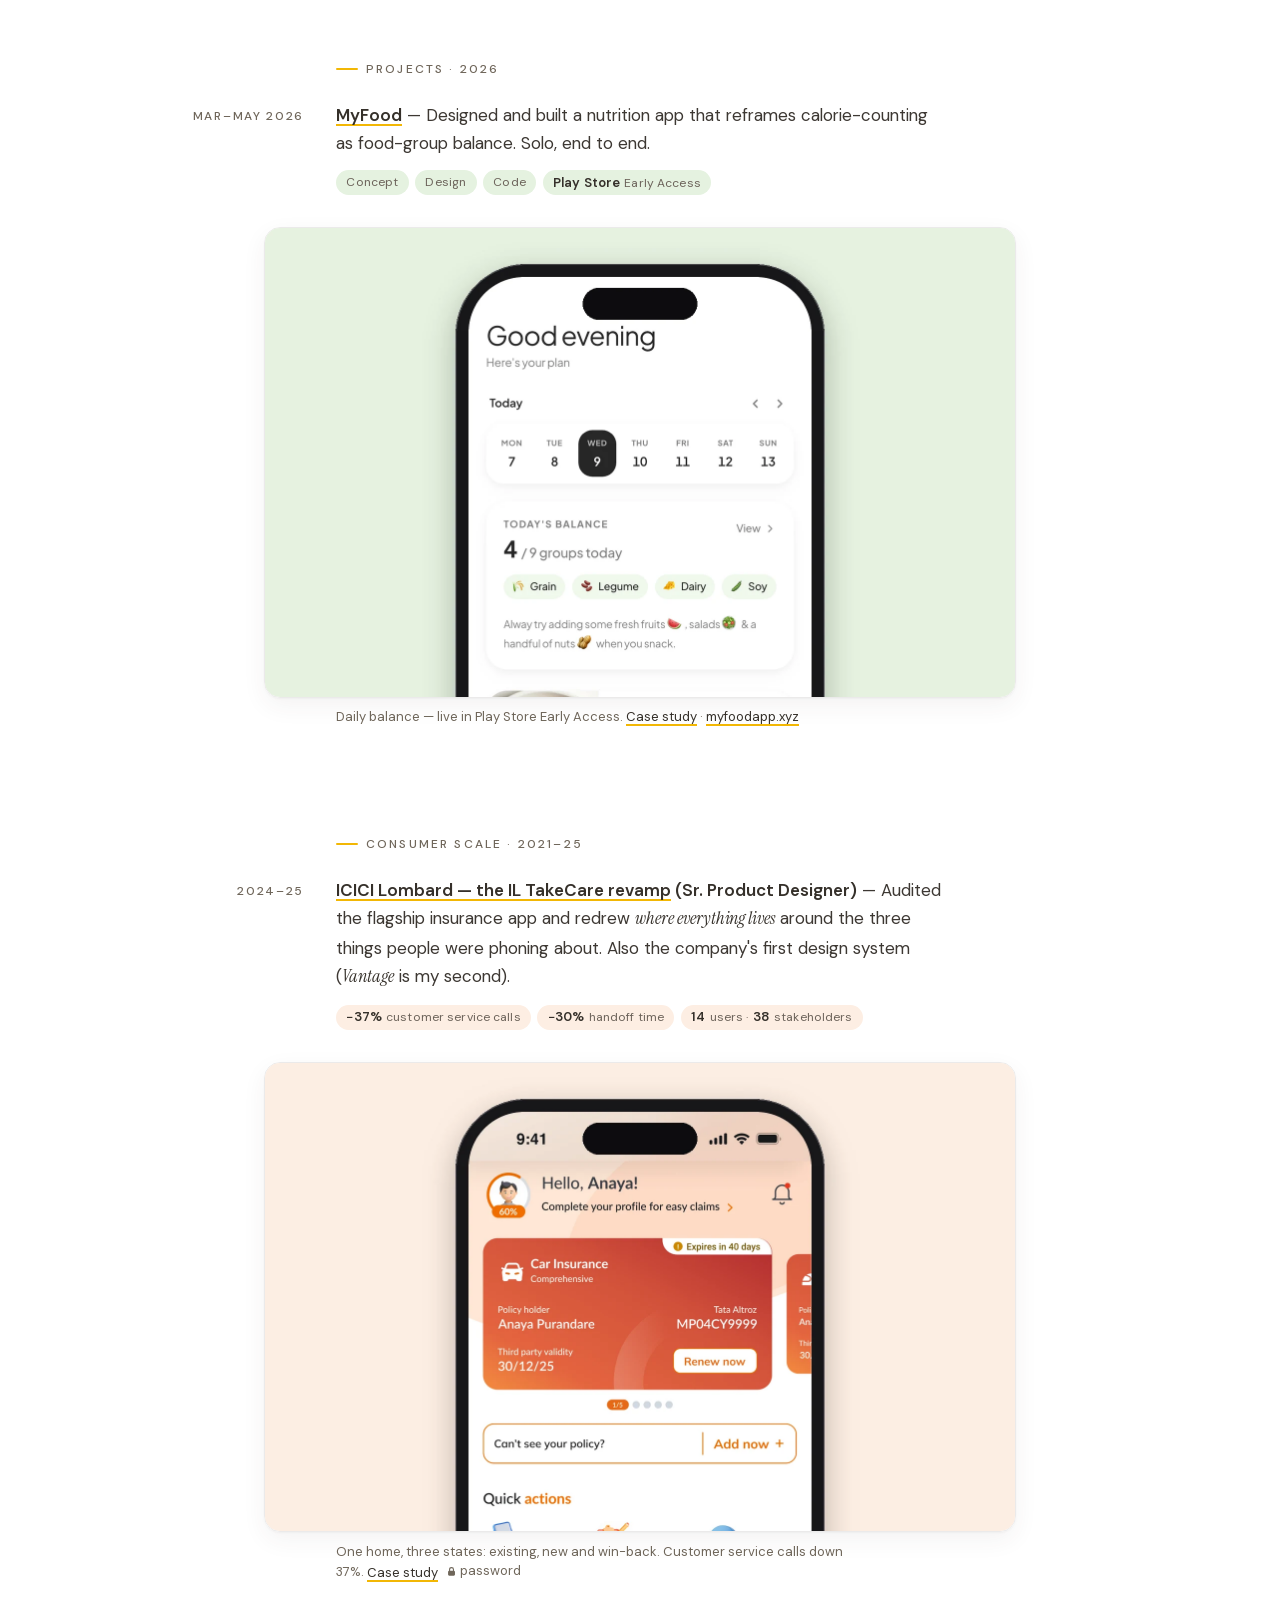
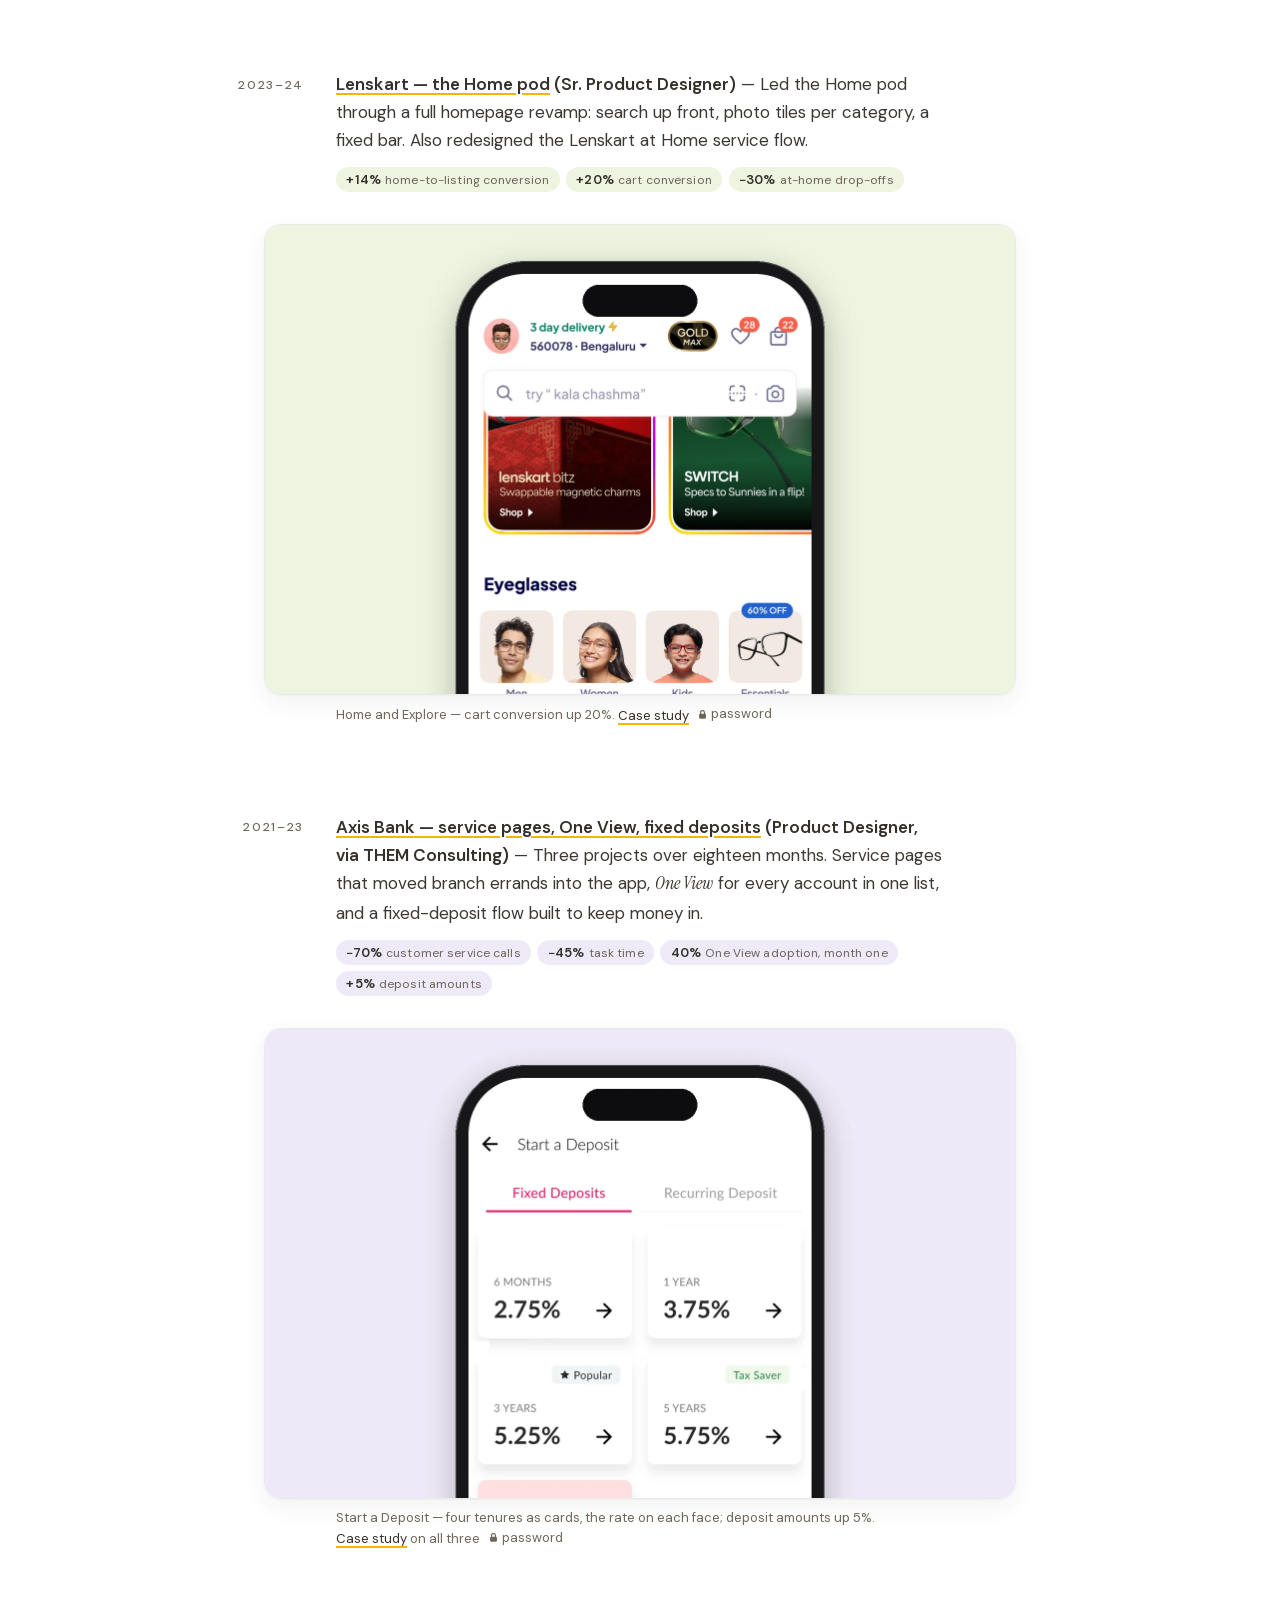
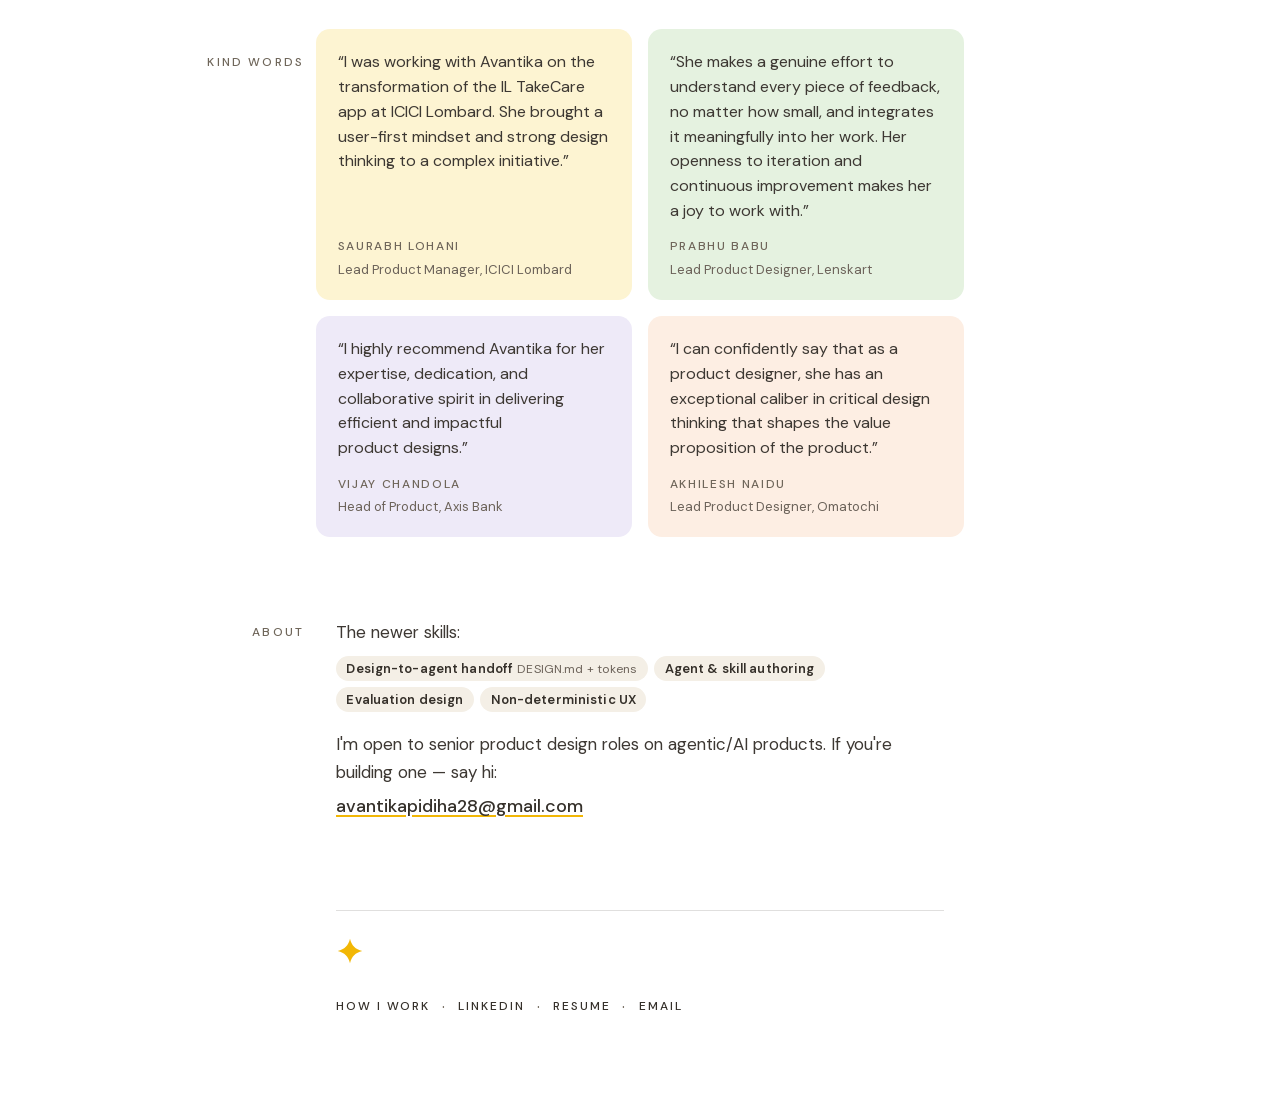
==== commit 4746e26e: "Landing: drop the 'It builds, I decide' opener Co-Authored-By: Claude Fable 5.1 <noreply@anthropic.c" ====
--- a/index.html
+++ b/index.html
@@ -1364,7 +1364,7 @@
     <section class="process">
       <h2>How I work</h2>
       <div class="panel">
-      <p>It builds, I decide. <a href="process/"><em class="thesis">Where the AI actually sits</em></a> is how I work with it day to day: what it builds, and what stays mine to frame, cut and sign off.</p>
+      <p><a href="process/"><em class="thesis">Where the AI actually sits</em></a> is how I work with AI day to day: what it builds, and what stays mine to frame, cut and sign off.</p>
       <ol class="chain" aria-label="The loop, in order. The yellow steps are mine; the rest the AI does."><li class="chip me"><span class="n" aria-hidden="true">01</span>I frame the problem</li><li class="chip"><span class="n" aria-hidden="true">02</span>it builds three directions</li><li class="chip me"><span class="n" aria-hidden="true">03</span>I choose, cut, sketch the draft</li><li class="chip me"><span class="n" aria-hidden="true">04</span>I run the room</li><li class="chip"><span class="n" aria-hidden="true">05</span>it records it in Figma</li><li class="chip me"><span class="n" aria-hidden="true">06</span>I make the last pass, write the rule</li></ol>
       </div>
     </section>
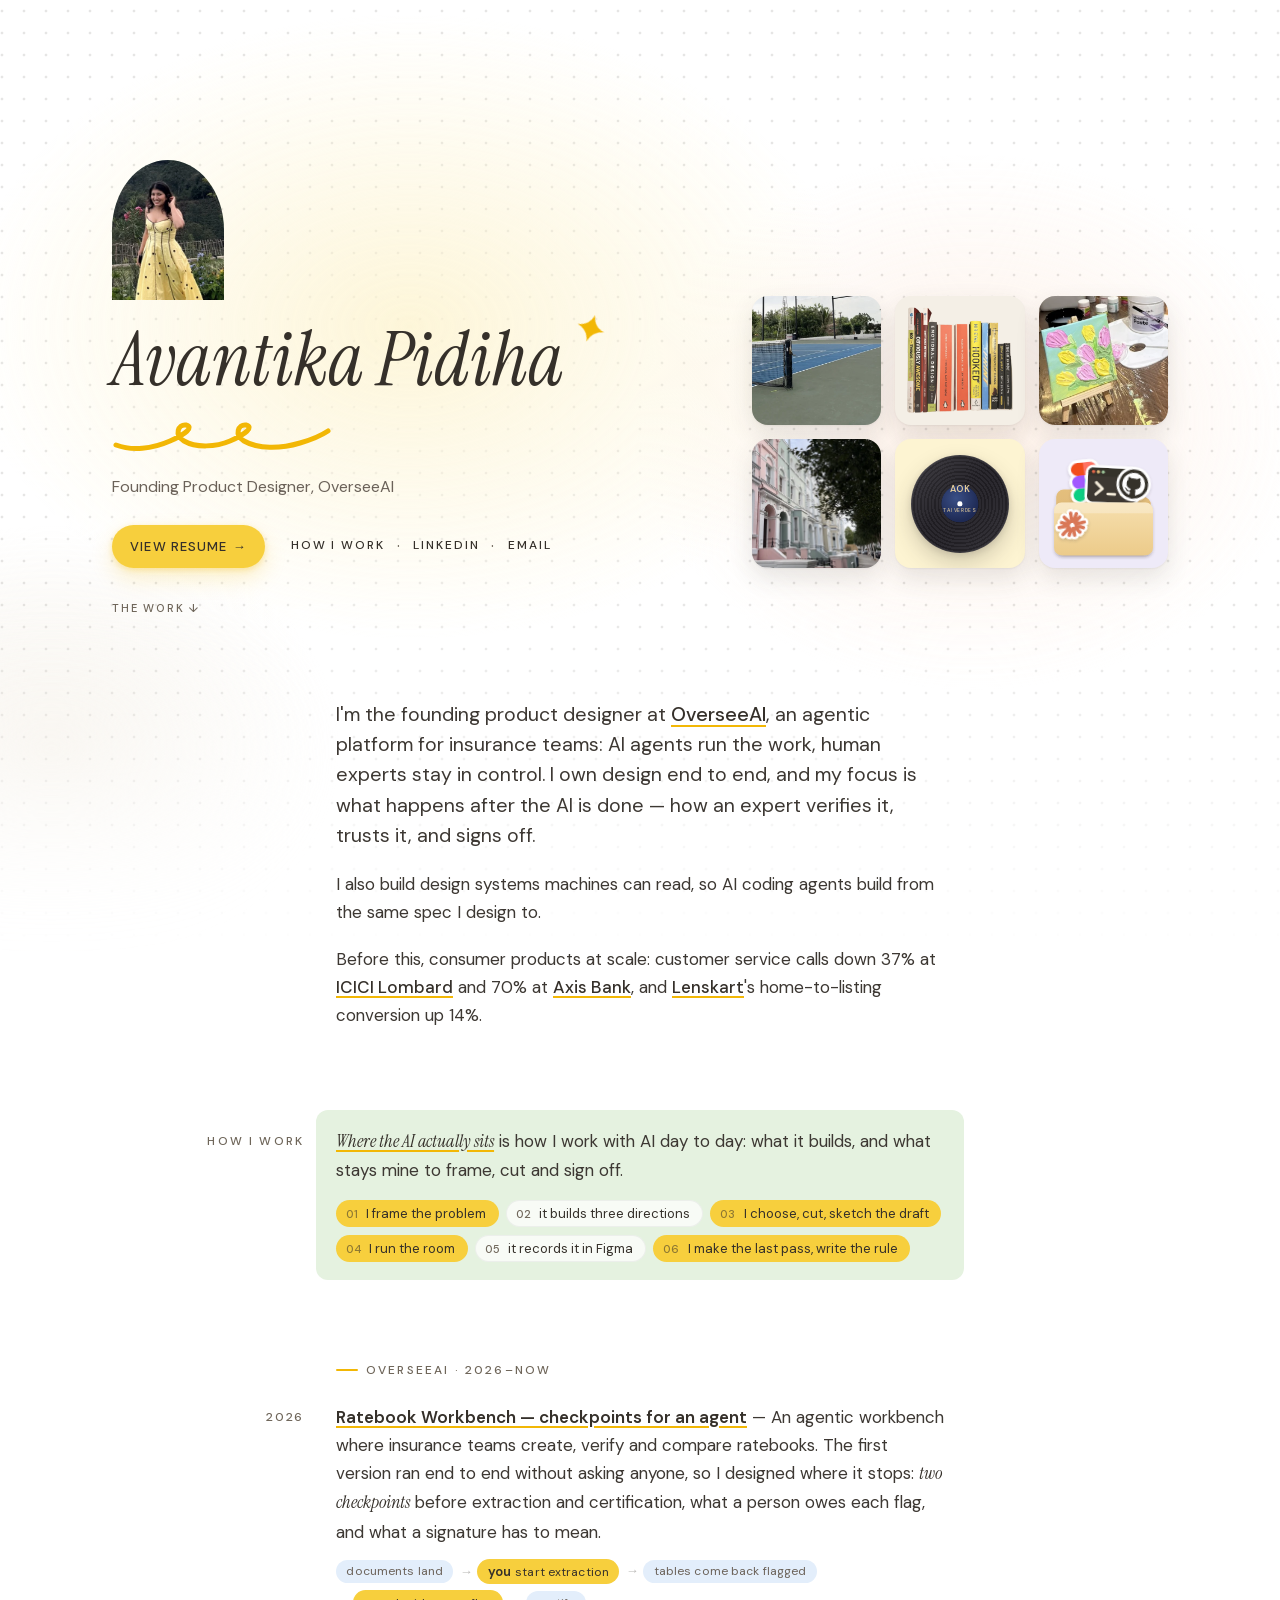
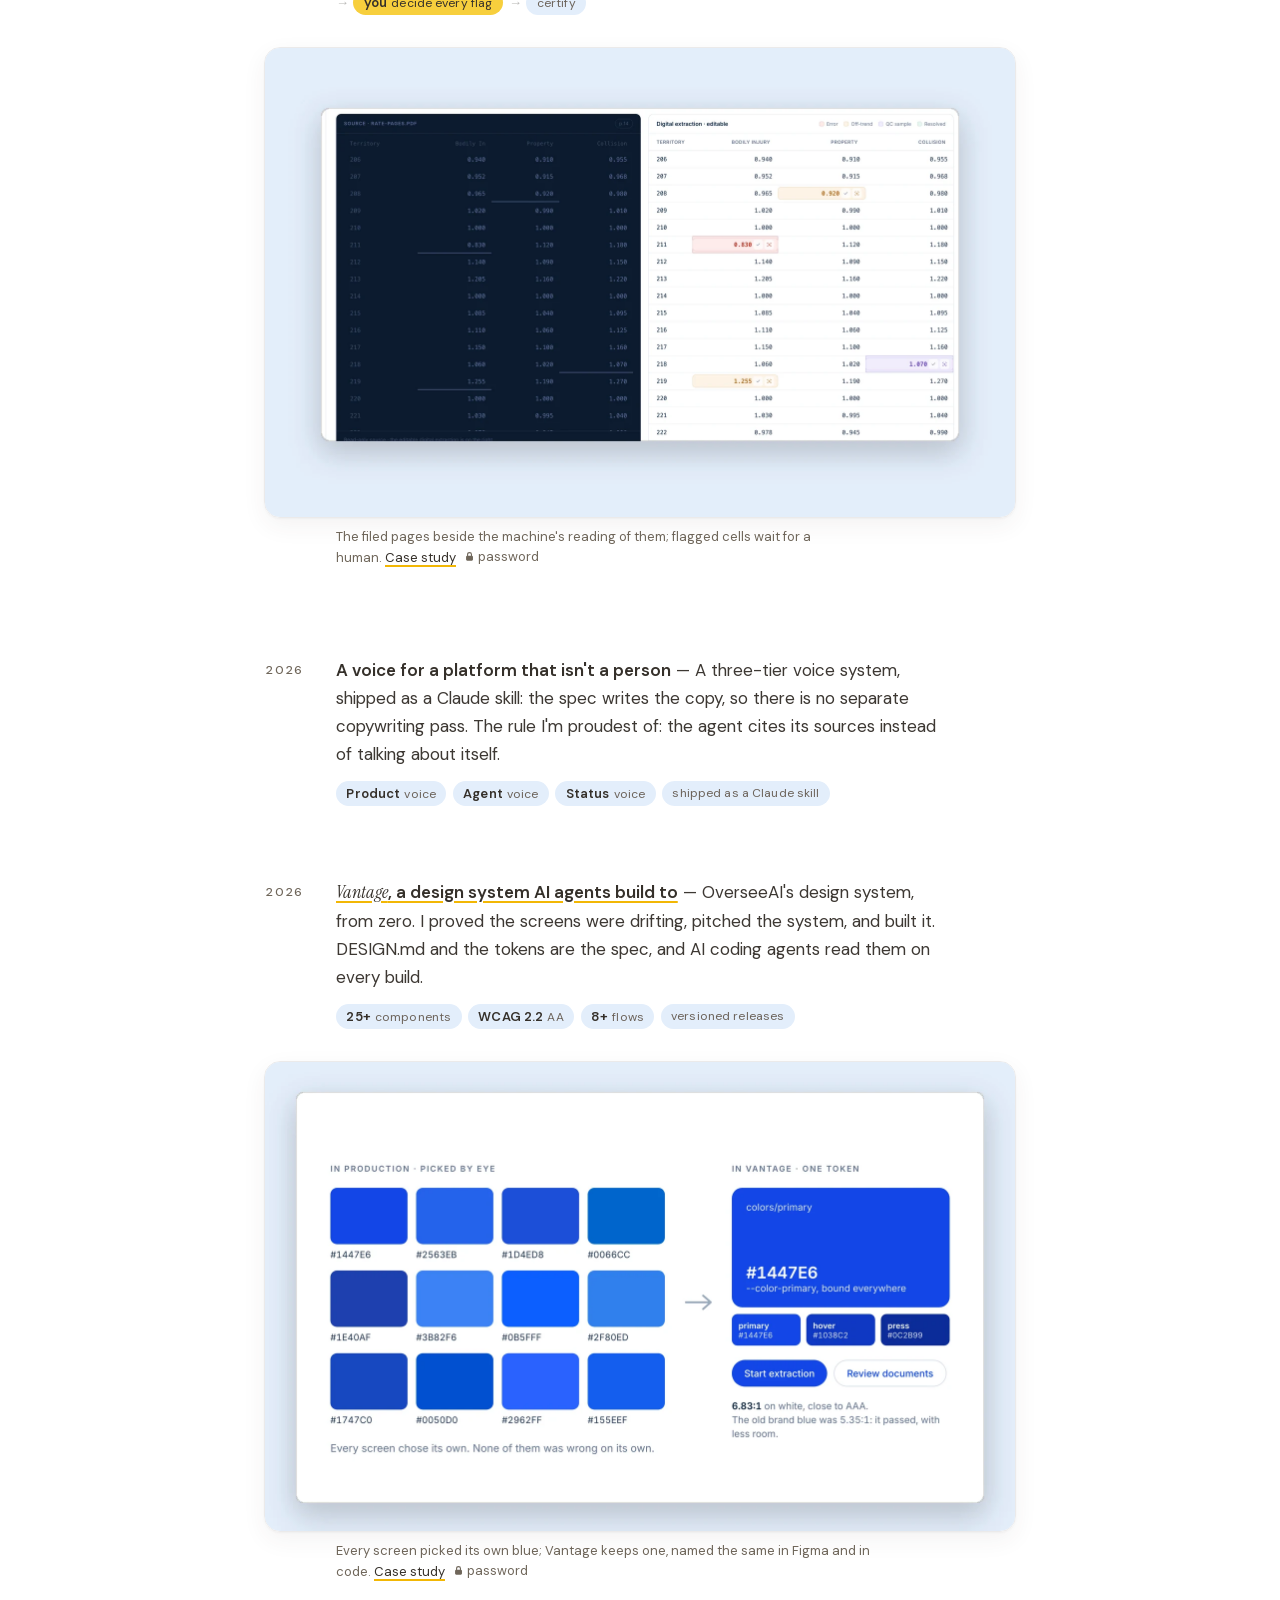
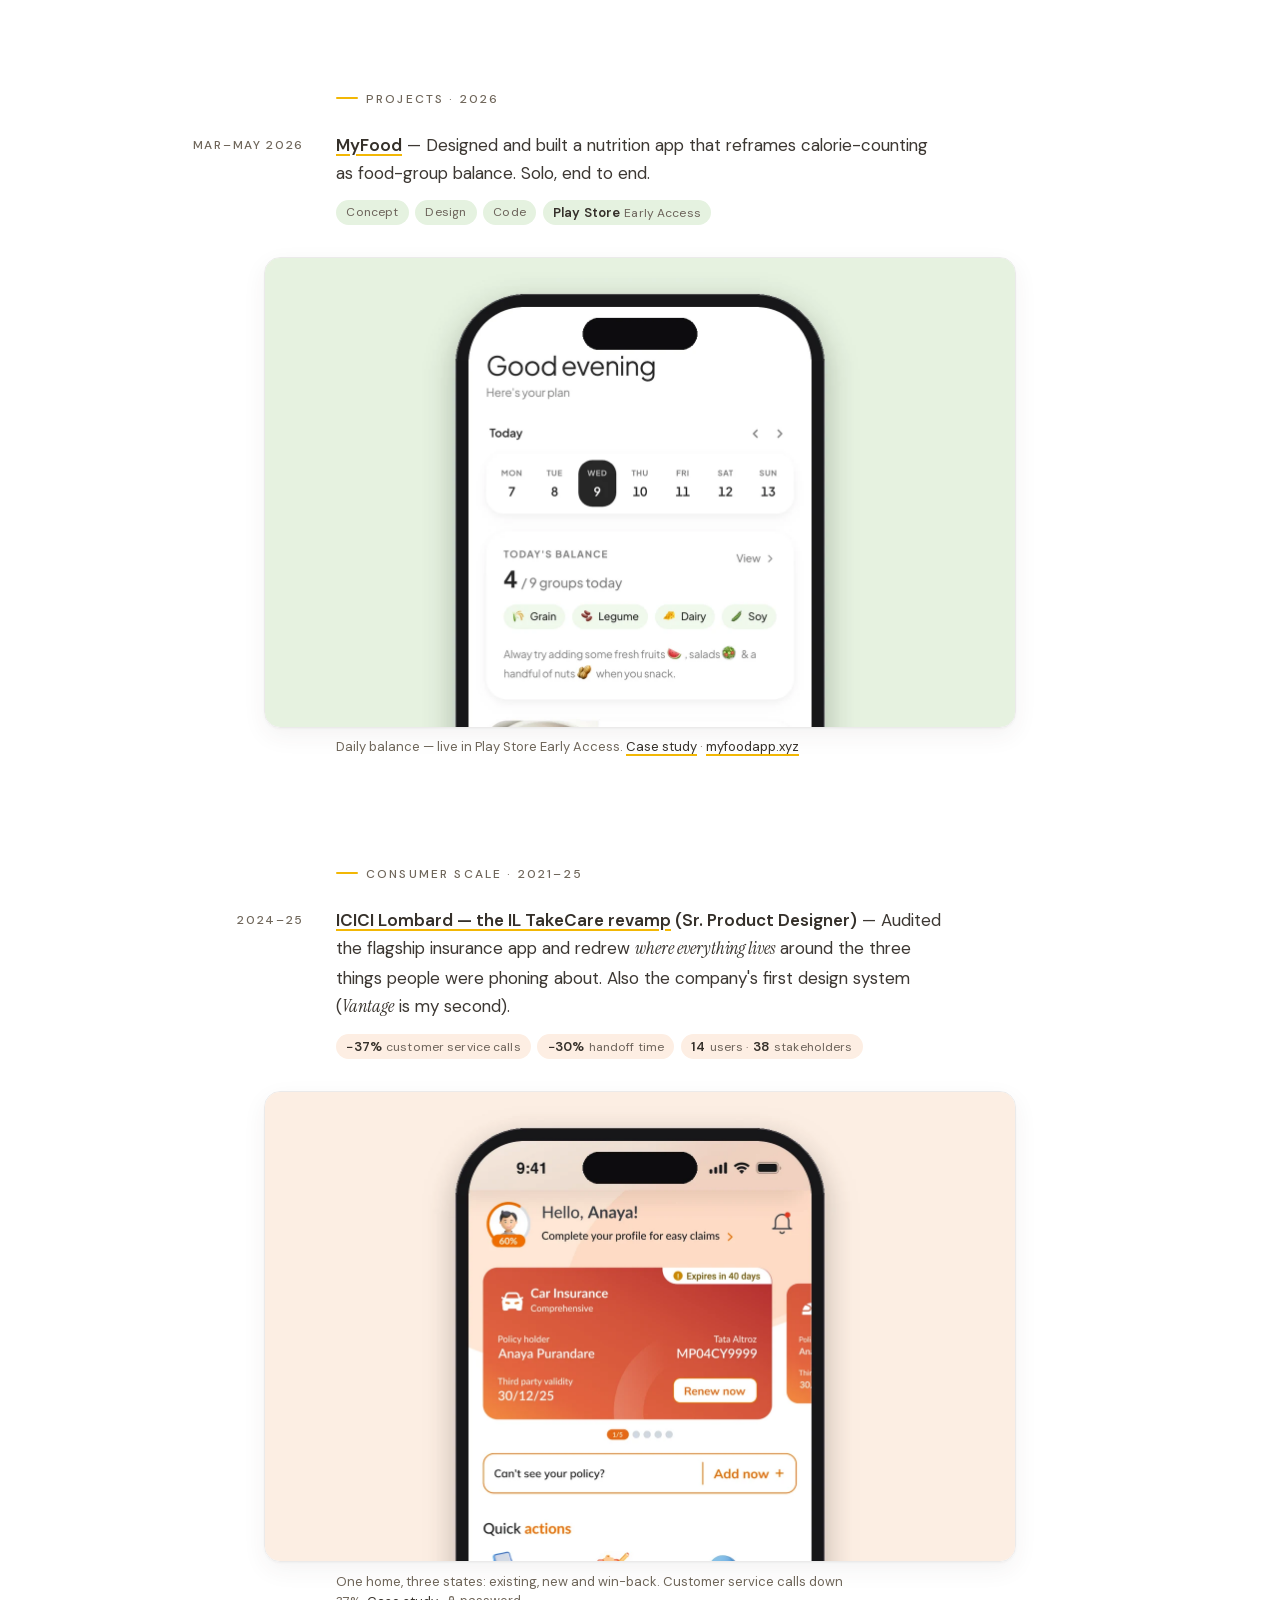
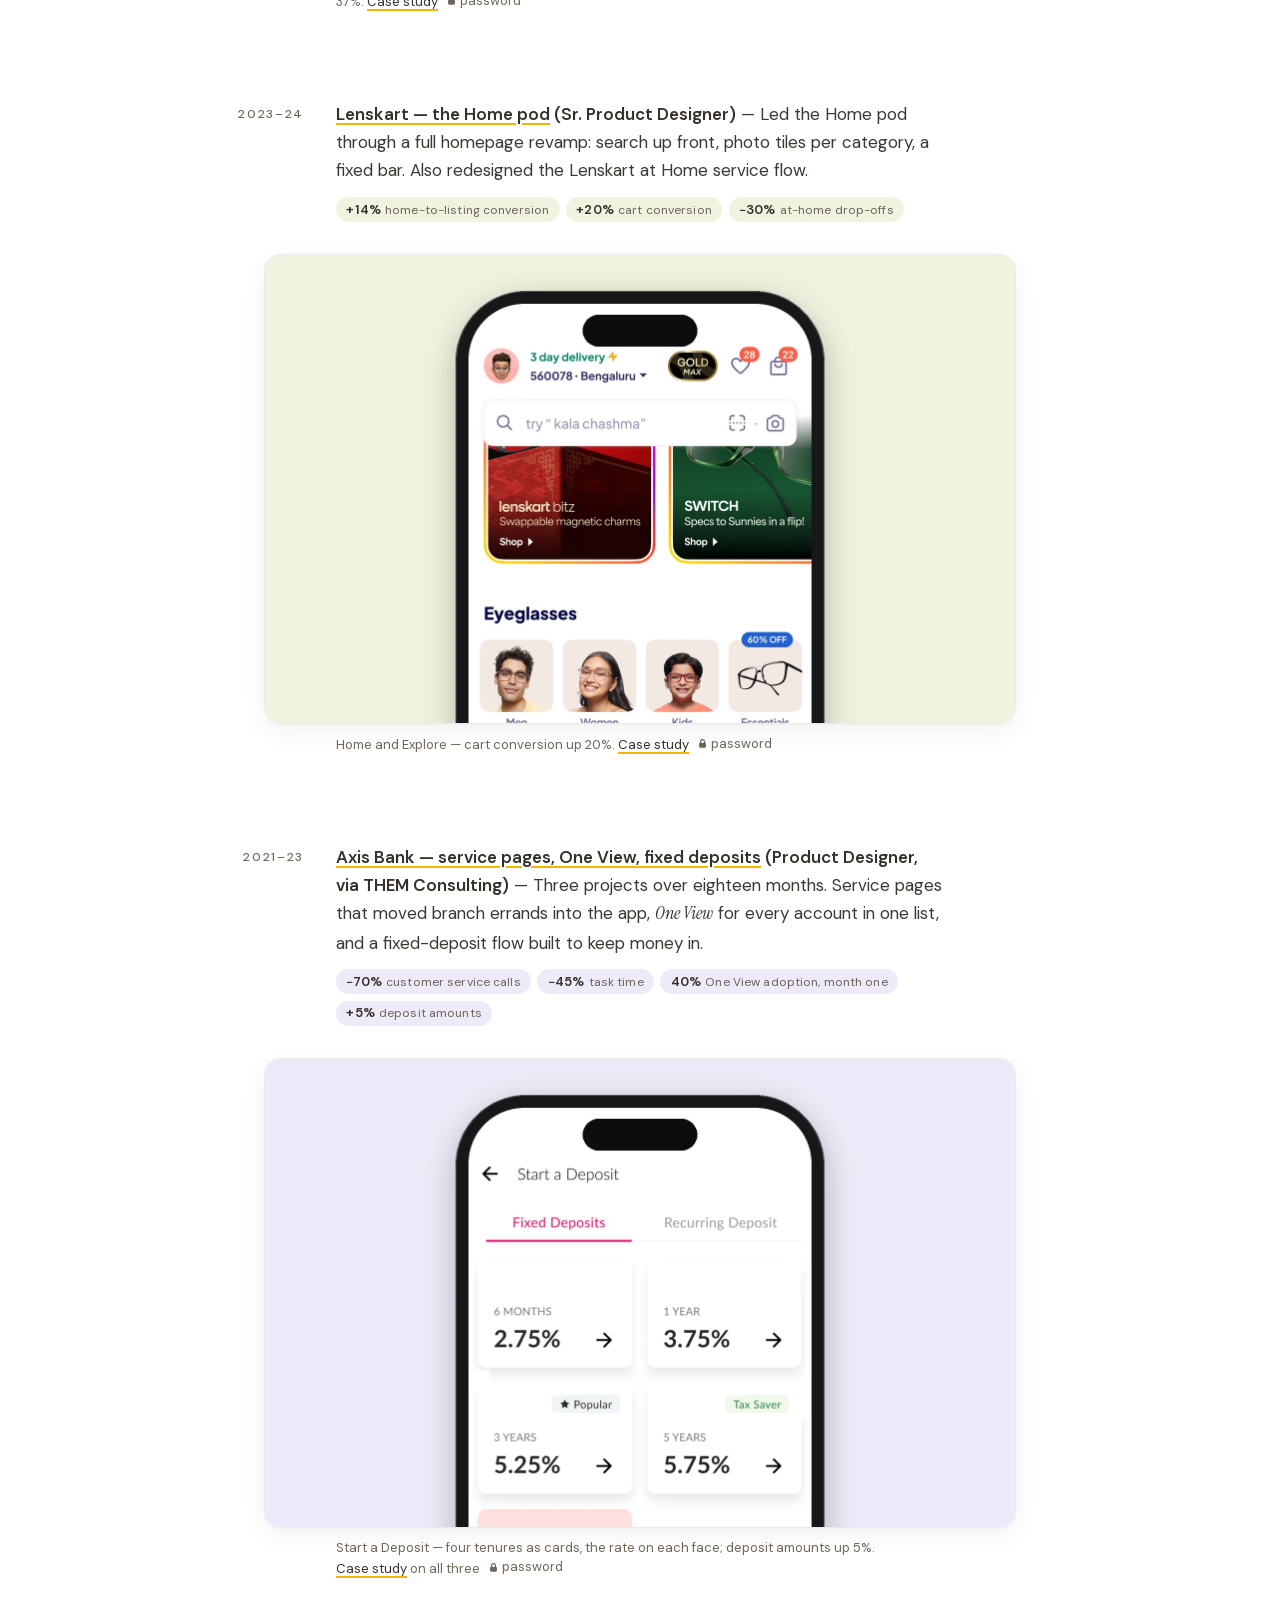
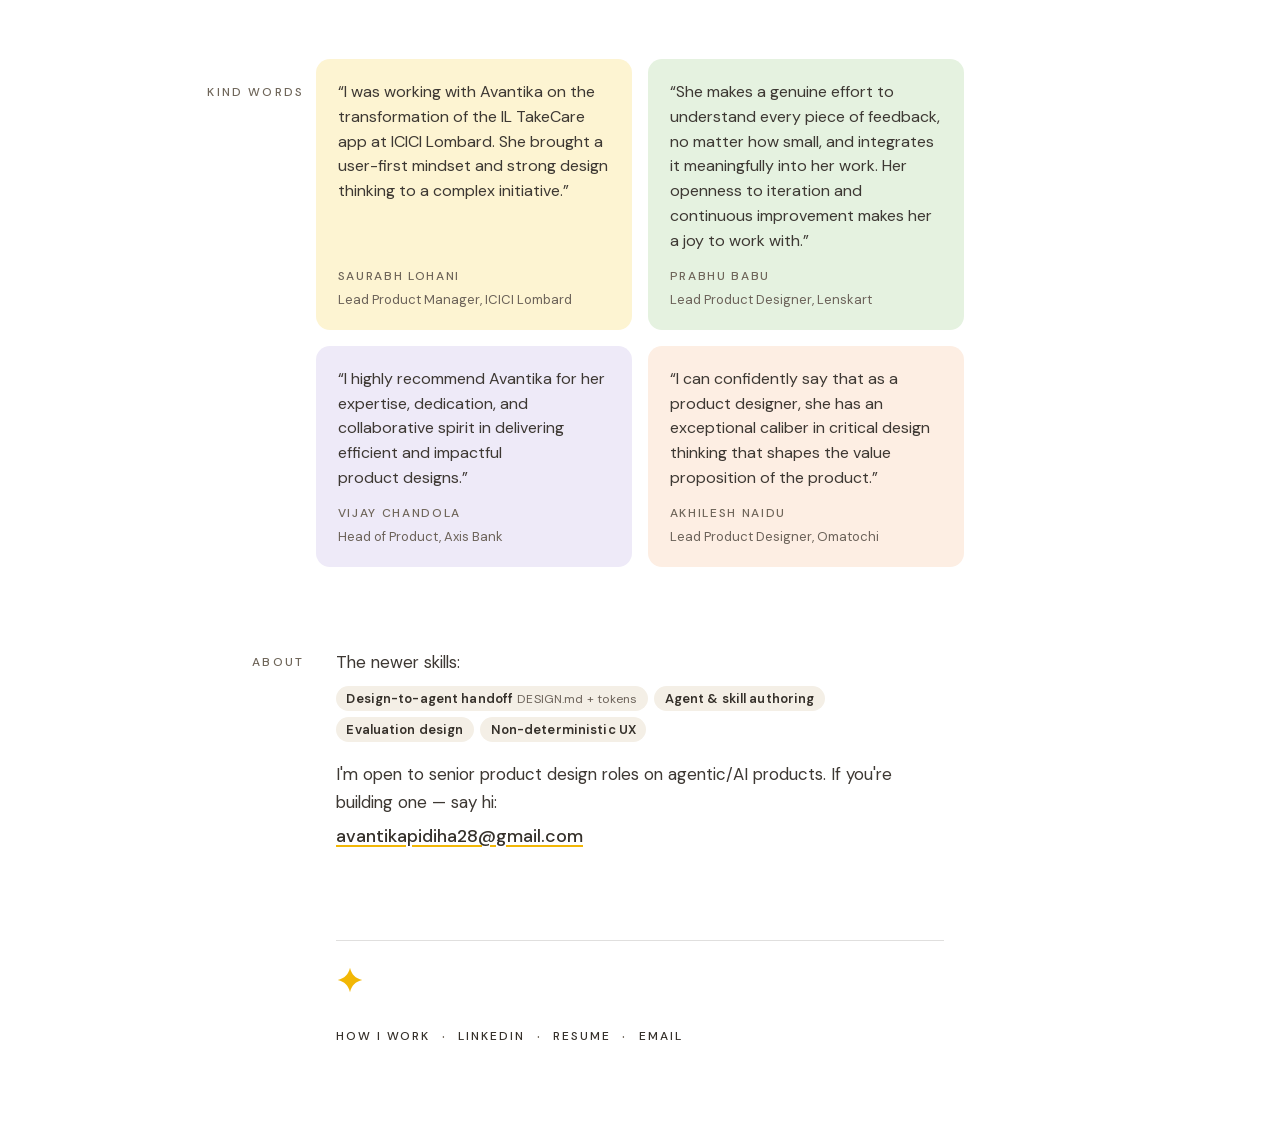
==== commit faea4432: "Ratebook Workbench: checkpoints for an agent Retitled from 'Slower on purpose' on the landing card, " ====
--- a/index.html
+++ b/index.html
@@ -1378,7 +1378,7 @@
 
       <article class="entry">
         <time class="when" datetime="2026">2026</time>
-        <div class="ebody"><h3 class="et"><a href="overseeai/">Ratebook Workbench &mdash; slower on purpose</a></h3> &mdash; An agentic workbench where insurance teams create, verify and compare ratebooks. The first version never stopped, so I put <em class="thesis">two gates</em> in it. Nothing has shipped yet, so the case study claims no results.<div class="tally sky spine" role="group" aria-label="The two gates"><span>documents land</span><span class="bind"><span class="arr" aria-hidden="true">→</span><span class="stop"><b>you</b> start extraction</span></span><span class="bind"><span class="arr" aria-hidden="true">→</span><span>tables come back flagged</span></span><span class="bind"><span class="arr" aria-hidden="true">→</span><span class="stop"><b>you</b> decide every flag</span></span><span class="bind"><span class="arr" aria-hidden="true">→</span><span>certify</span></span></div><figure class="thumbs"><a href="overseeai/"><span class="shot"><img src="assets/thumb-overseeai.webp?v=11" alt="Ratebook Workbench — the filed rate pages beside the machine's reading of them, with the cells the two extractors disagree on flagged" width="1504" height="940" loading="lazy"></span></a><figcaption>The filed pages beside the machine's reading of them; flagged cells wait for a human. <span class="nb"><a href="overseeai/" aria-label="Case study: Ratebook Workbench">Case study</a> <span class="lock" data-gate="keep"><svg viewBox="0 0 16 16" aria-hidden="true" focusable="false"><rect x="3" y="7" width="10" height="7" rx="1.6" fill="currentColor"/><path class="shackle" d="M5.2 7V5.2a2.8 2.8 0 0 1 5.6 0V7" fill="none" stroke="currentColor" stroke-width="1.6" stroke-linecap="round"/></svg><span class="lt">password</span></span></span></figcaption></figure></div>
+        <div class="ebody"><h3 class="et"><a href="overseeai/">Ratebook Workbench &mdash; checkpoints for an agent</a></h3> &mdash; An agentic workbench where insurance teams create, verify and compare ratebooks. The first version ran end to end without asking anyone, so I designed where it stops: <em class="thesis">two checkpoints</em> before extraction and certification, what a person owes each flag, and what a signature has to mean.<div class="tally sky spine" role="group" aria-label="The two gates"><span>documents land</span><span class="bind"><span class="arr" aria-hidden="true">→</span><span class="stop"><b>you</b> start extraction</span></span><span class="bind"><span class="arr" aria-hidden="true">→</span><span>tables come back flagged</span></span><span class="bind"><span class="arr" aria-hidden="true">→</span><span class="stop"><b>you</b> decide every flag</span></span><span class="bind"><span class="arr" aria-hidden="true">→</span><span>certify</span></span></div><figure class="thumbs"><a href="overseeai/"><span class="shot"><img src="assets/thumb-overseeai.webp?v=11" alt="Ratebook Workbench — the filed rate pages beside the machine's reading of them, with the cells the two extractors disagree on flagged" width="1504" height="940" loading="lazy"></span></a><figcaption>The filed pages beside the machine's reading of them; flagged cells wait for a human. <span class="nb"><a href="overseeai/" aria-label="Case study: Ratebook Workbench">Case study</a> <span class="lock" data-gate="keep"><svg viewBox="0 0 16 16" aria-hidden="true" focusable="false"><rect x="3" y="7" width="10" height="7" rx="1.6" fill="currentColor"/><path class="shackle" d="M5.2 7V5.2a2.8 2.8 0 0 1 5.6 0V7" fill="none" stroke="currentColor" stroke-width="1.6" stroke-linecap="round"/></svg><span class="lt">password</span></span></span></figcaption></figure></div>
       </article>
 
       <article class="entry">
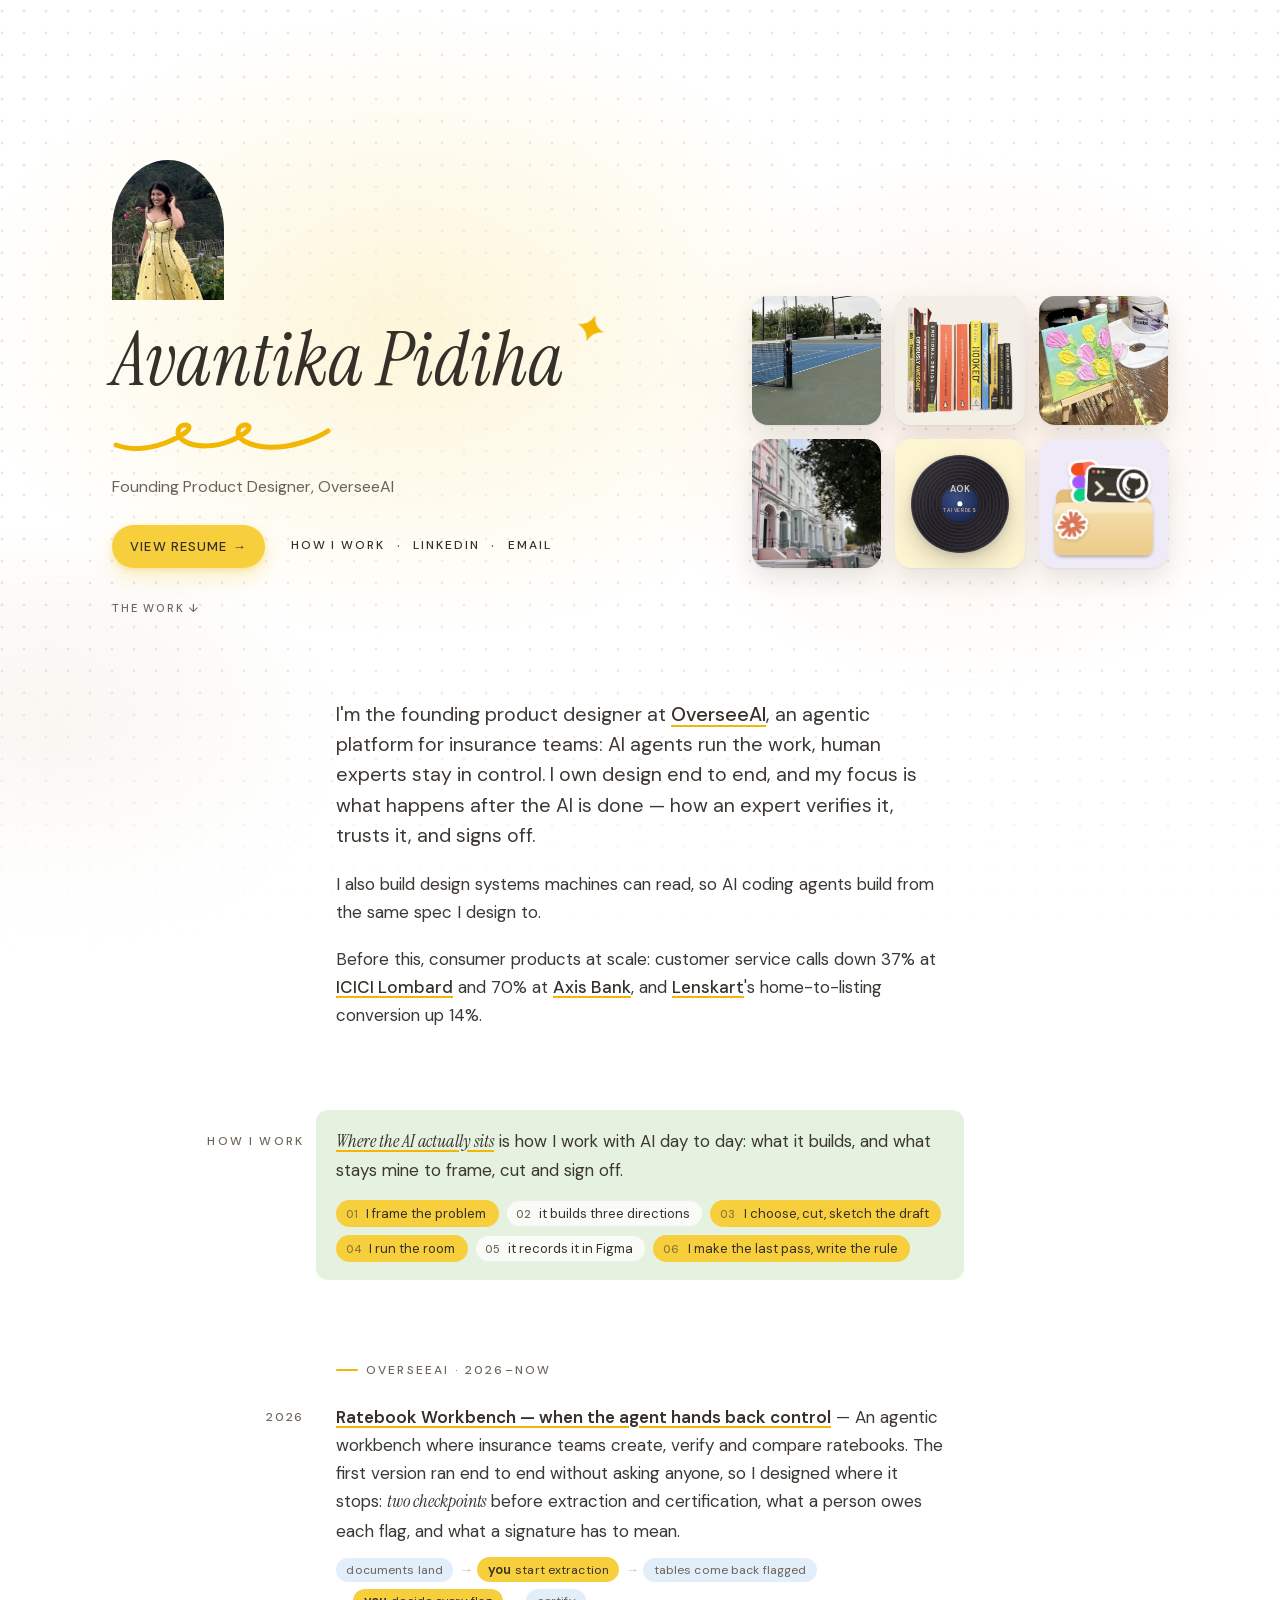
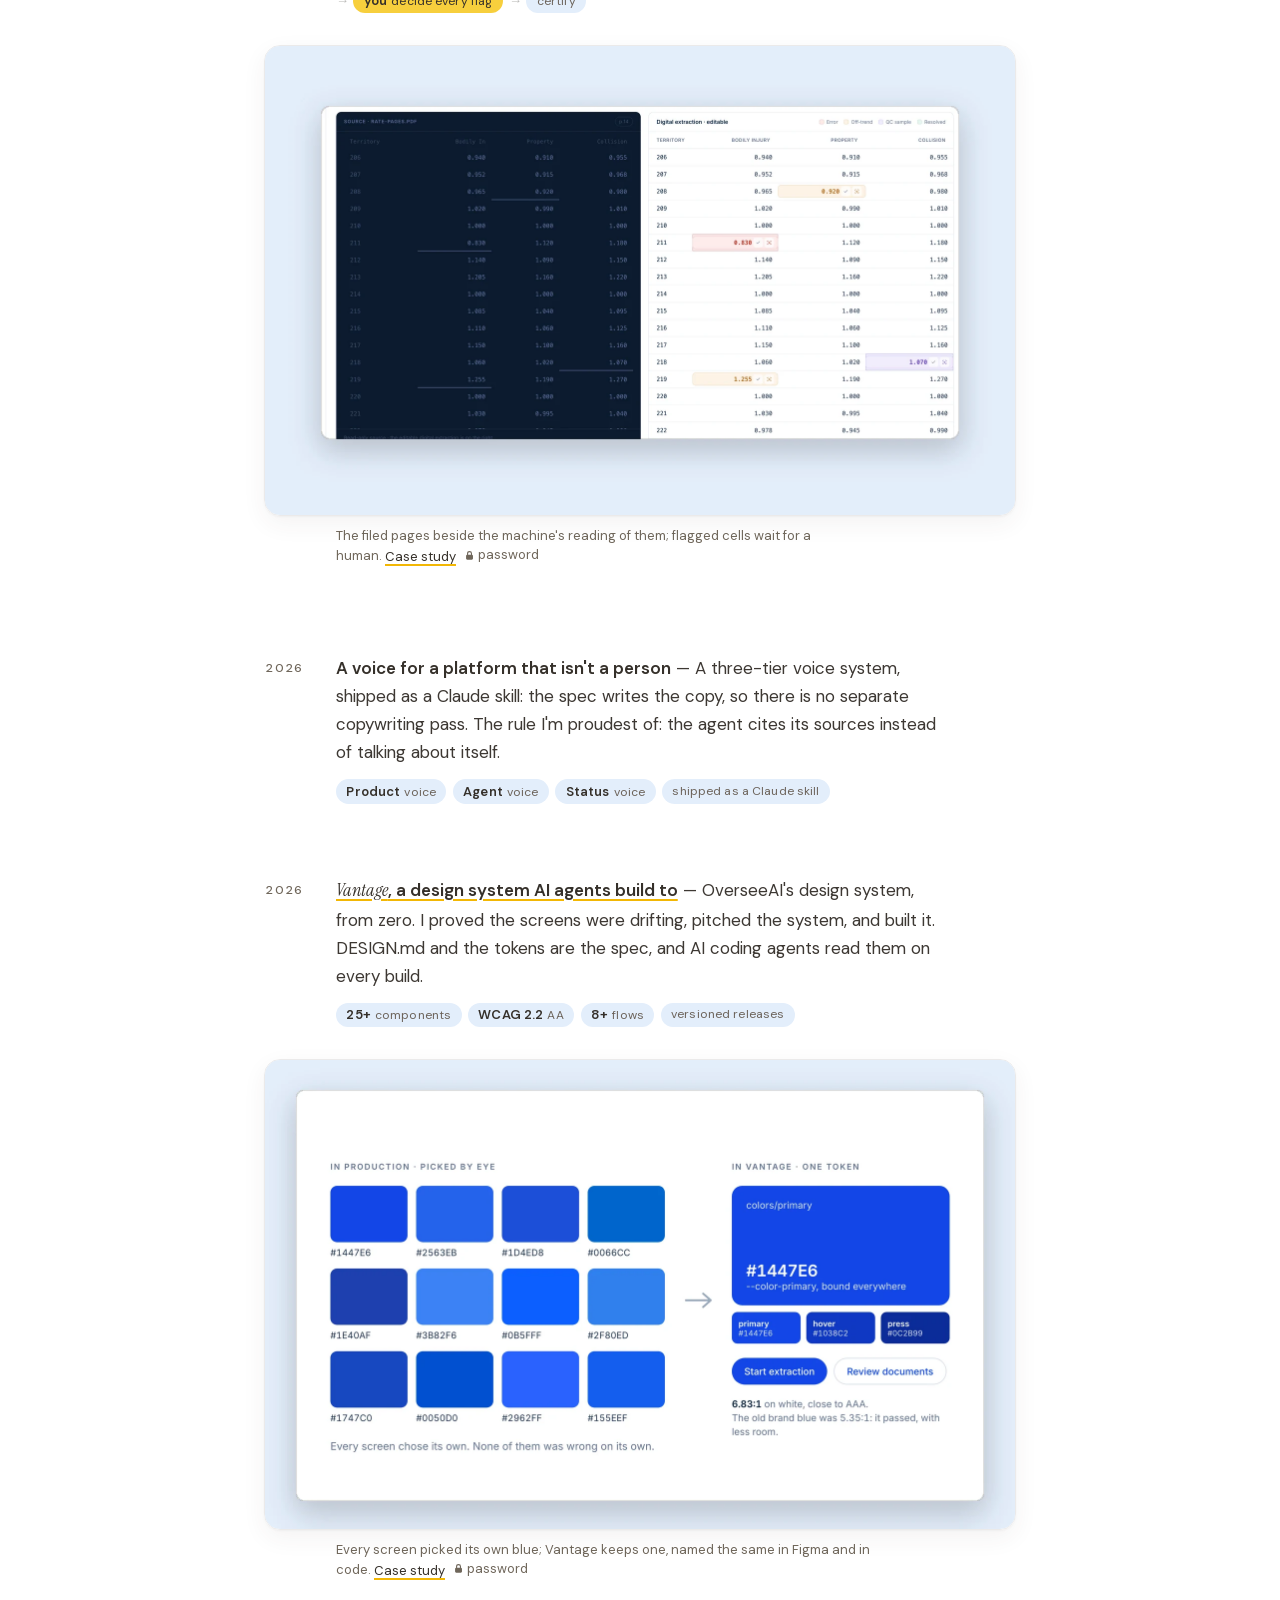
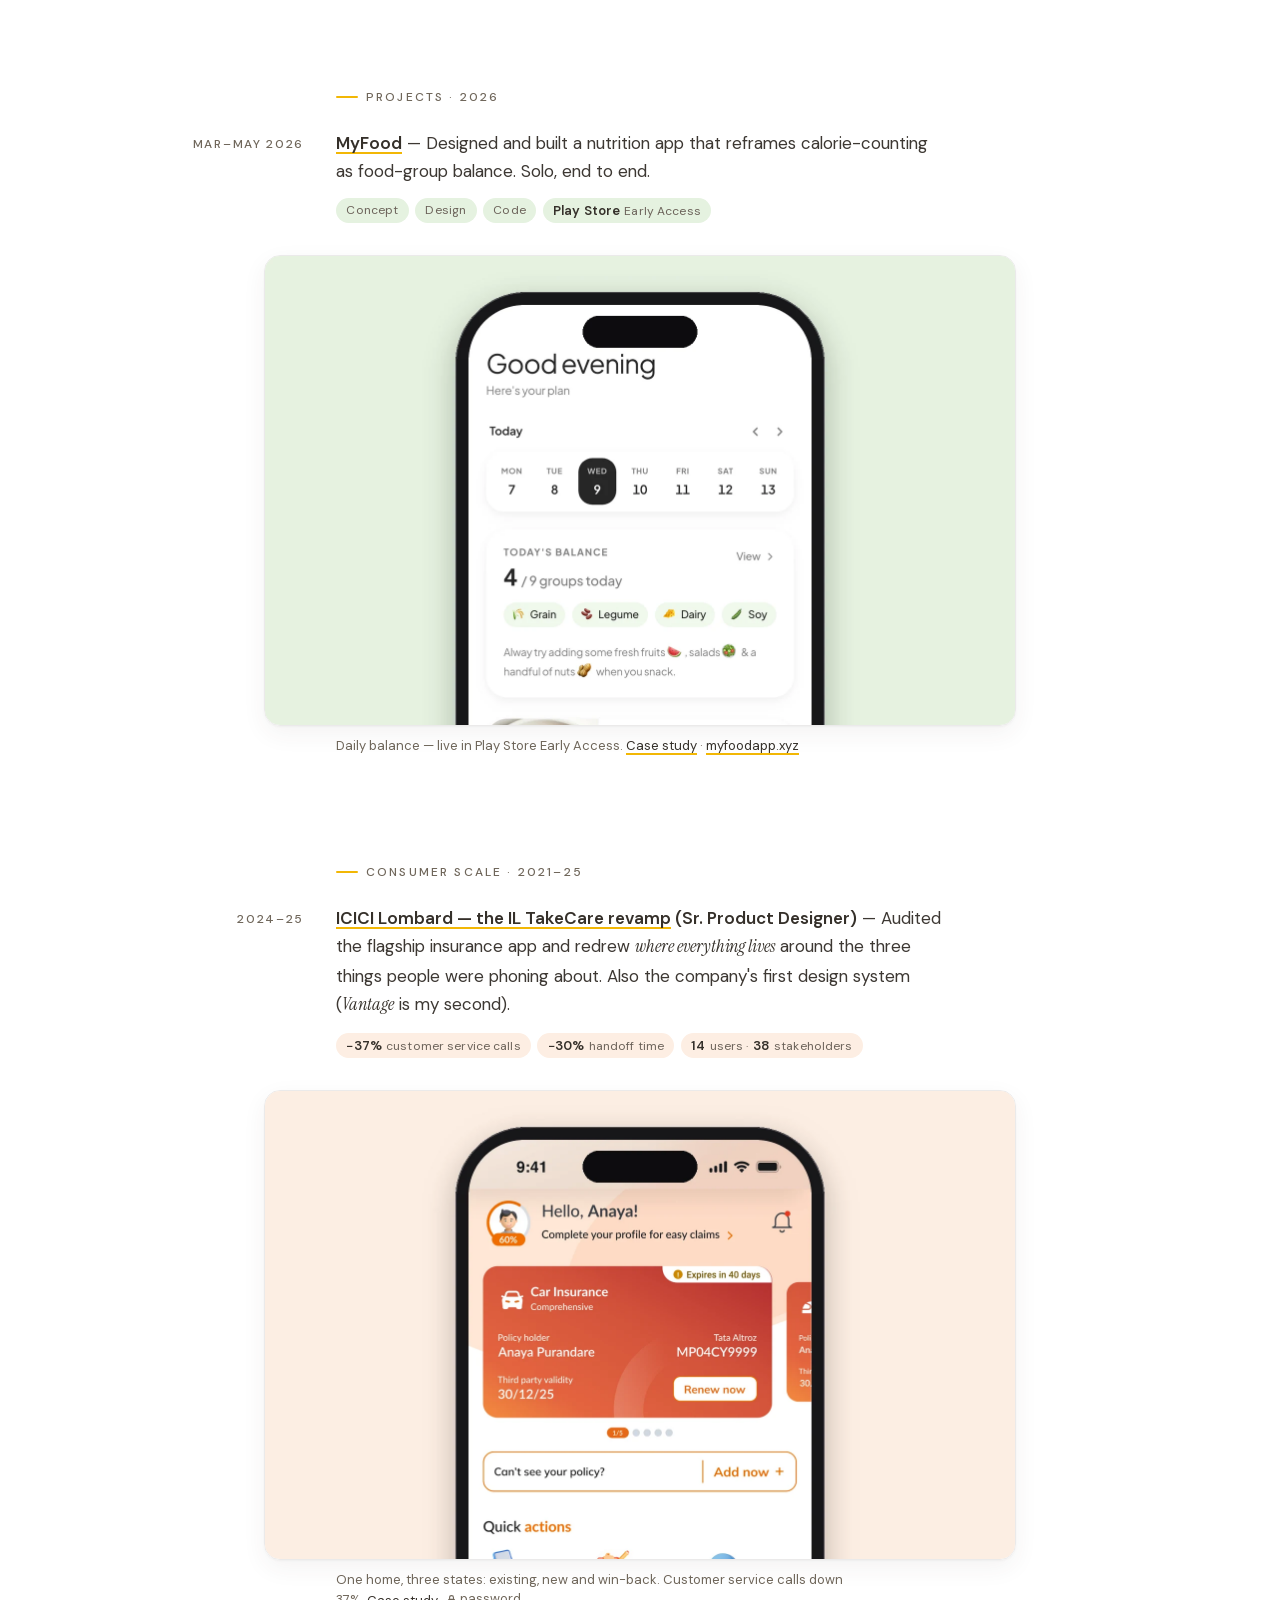
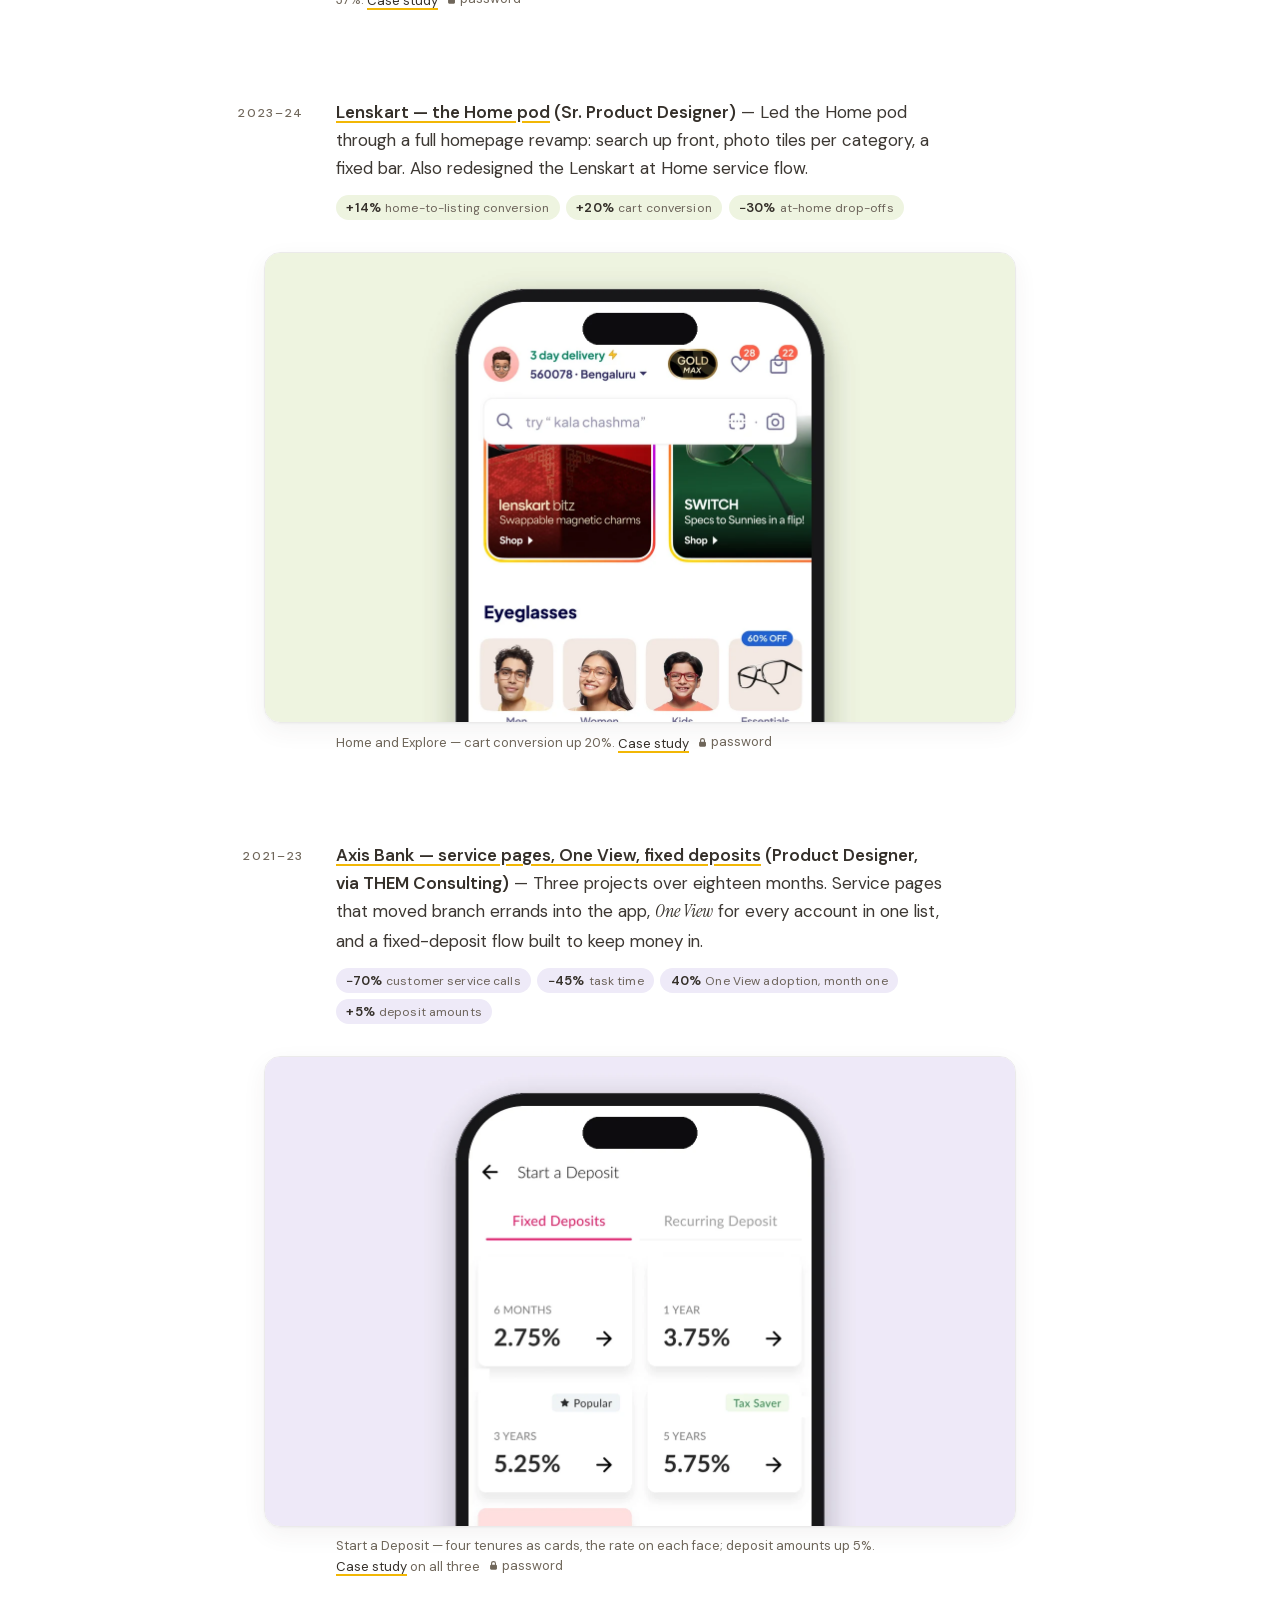
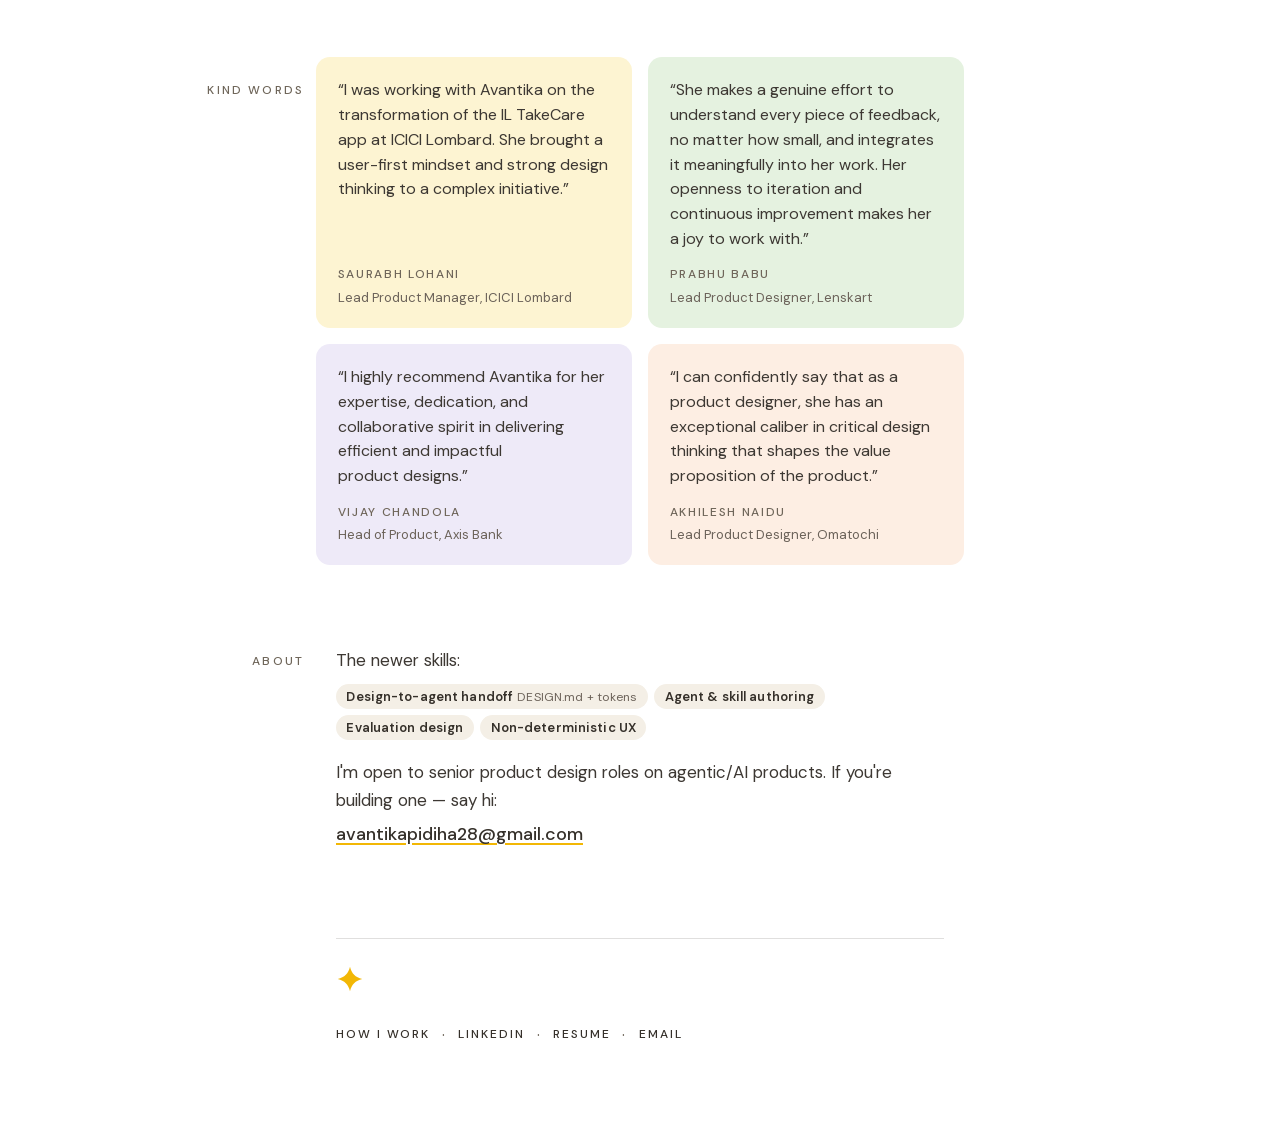
==== commit c84b7d5c: "Ratebook Workbench: retitled 'When the agent hands back control' Co-Authored-By: Claude Fable 5.1 <n" ====
--- a/index.html
+++ b/index.html
@@ -1378,7 +1378,7 @@
 
       <article class="entry">
         <time class="when" datetime="2026">2026</time>
-        <div class="ebody"><h3 class="et"><a href="overseeai/">Ratebook Workbench &mdash; checkpoints for an agent</a></h3> &mdash; An agentic workbench where insurance teams create, verify and compare ratebooks. The first version ran end to end without asking anyone, so I designed where it stops: <em class="thesis">two checkpoints</em> before extraction and certification, what a person owes each flag, and what a signature has to mean.<div class="tally sky spine" role="group" aria-label="The two gates"><span>documents land</span><span class="bind"><span class="arr" aria-hidden="true">→</span><span class="stop"><b>you</b> start extraction</span></span><span class="bind"><span class="arr" aria-hidden="true">→</span><span>tables come back flagged</span></span><span class="bind"><span class="arr" aria-hidden="true">→</span><span class="stop"><b>you</b> decide every flag</span></span><span class="bind"><span class="arr" aria-hidden="true">→</span><span>certify</span></span></div><figure class="thumbs"><a href="overseeai/"><span class="shot"><img src="assets/thumb-overseeai.webp?v=11" alt="Ratebook Workbench — the filed rate pages beside the machine's reading of them, with the cells the two extractors disagree on flagged" width="1504" height="940" loading="lazy"></span></a><figcaption>The filed pages beside the machine's reading of them; flagged cells wait for a human. <span class="nb"><a href="overseeai/" aria-label="Case study: Ratebook Workbench">Case study</a> <span class="lock" data-gate="keep"><svg viewBox="0 0 16 16" aria-hidden="true" focusable="false"><rect x="3" y="7" width="10" height="7" rx="1.6" fill="currentColor"/><path class="shackle" d="M5.2 7V5.2a2.8 2.8 0 0 1 5.6 0V7" fill="none" stroke="currentColor" stroke-width="1.6" stroke-linecap="round"/></svg><span class="lt">password</span></span></span></figcaption></figure></div>
+        <div class="ebody"><h3 class="et"><a href="overseeai/">Ratebook Workbench &mdash; when the agent hands back control</a></h3> &mdash; An agentic workbench where insurance teams create, verify and compare ratebooks. The first version ran end to end without asking anyone, so I designed where it stops: <em class="thesis">two checkpoints</em> before extraction and certification, what a person owes each flag, and what a signature has to mean.<div class="tally sky spine" role="group" aria-label="The two gates"><span>documents land</span><span class="bind"><span class="arr" aria-hidden="true">→</span><span class="stop"><b>you</b> start extraction</span></span><span class="bind"><span class="arr" aria-hidden="true">→</span><span>tables come back flagged</span></span><span class="bind"><span class="arr" aria-hidden="true">→</span><span class="stop"><b>you</b> decide every flag</span></span><span class="bind"><span class="arr" aria-hidden="true">→</span><span>certify</span></span></div><figure class="thumbs"><a href="overseeai/"><span class="shot"><img src="assets/thumb-overseeai.webp?v=11" alt="Ratebook Workbench — the filed rate pages beside the machine's reading of them, with the cells the two extractors disagree on flagged" width="1504" height="940" loading="lazy"></span></a><figcaption>The filed pages beside the machine's reading of them; flagged cells wait for a human. <span class="nb"><a href="overseeai/" aria-label="Case study: Ratebook Workbench">Case study</a> <span class="lock" data-gate="keep"><svg viewBox="0 0 16 16" aria-hidden="true" focusable="false"><rect x="3" y="7" width="10" height="7" rx="1.6" fill="currentColor"/><path class="shackle" d="M5.2 7V5.2a2.8 2.8 0 0 1 5.6 0V7" fill="none" stroke="currentColor" stroke-width="1.6" stroke-linecap="round"/></svg><span class="lt">password</span></span></span></figcaption></figure></div>
       </article>
 
       <article class="entry">
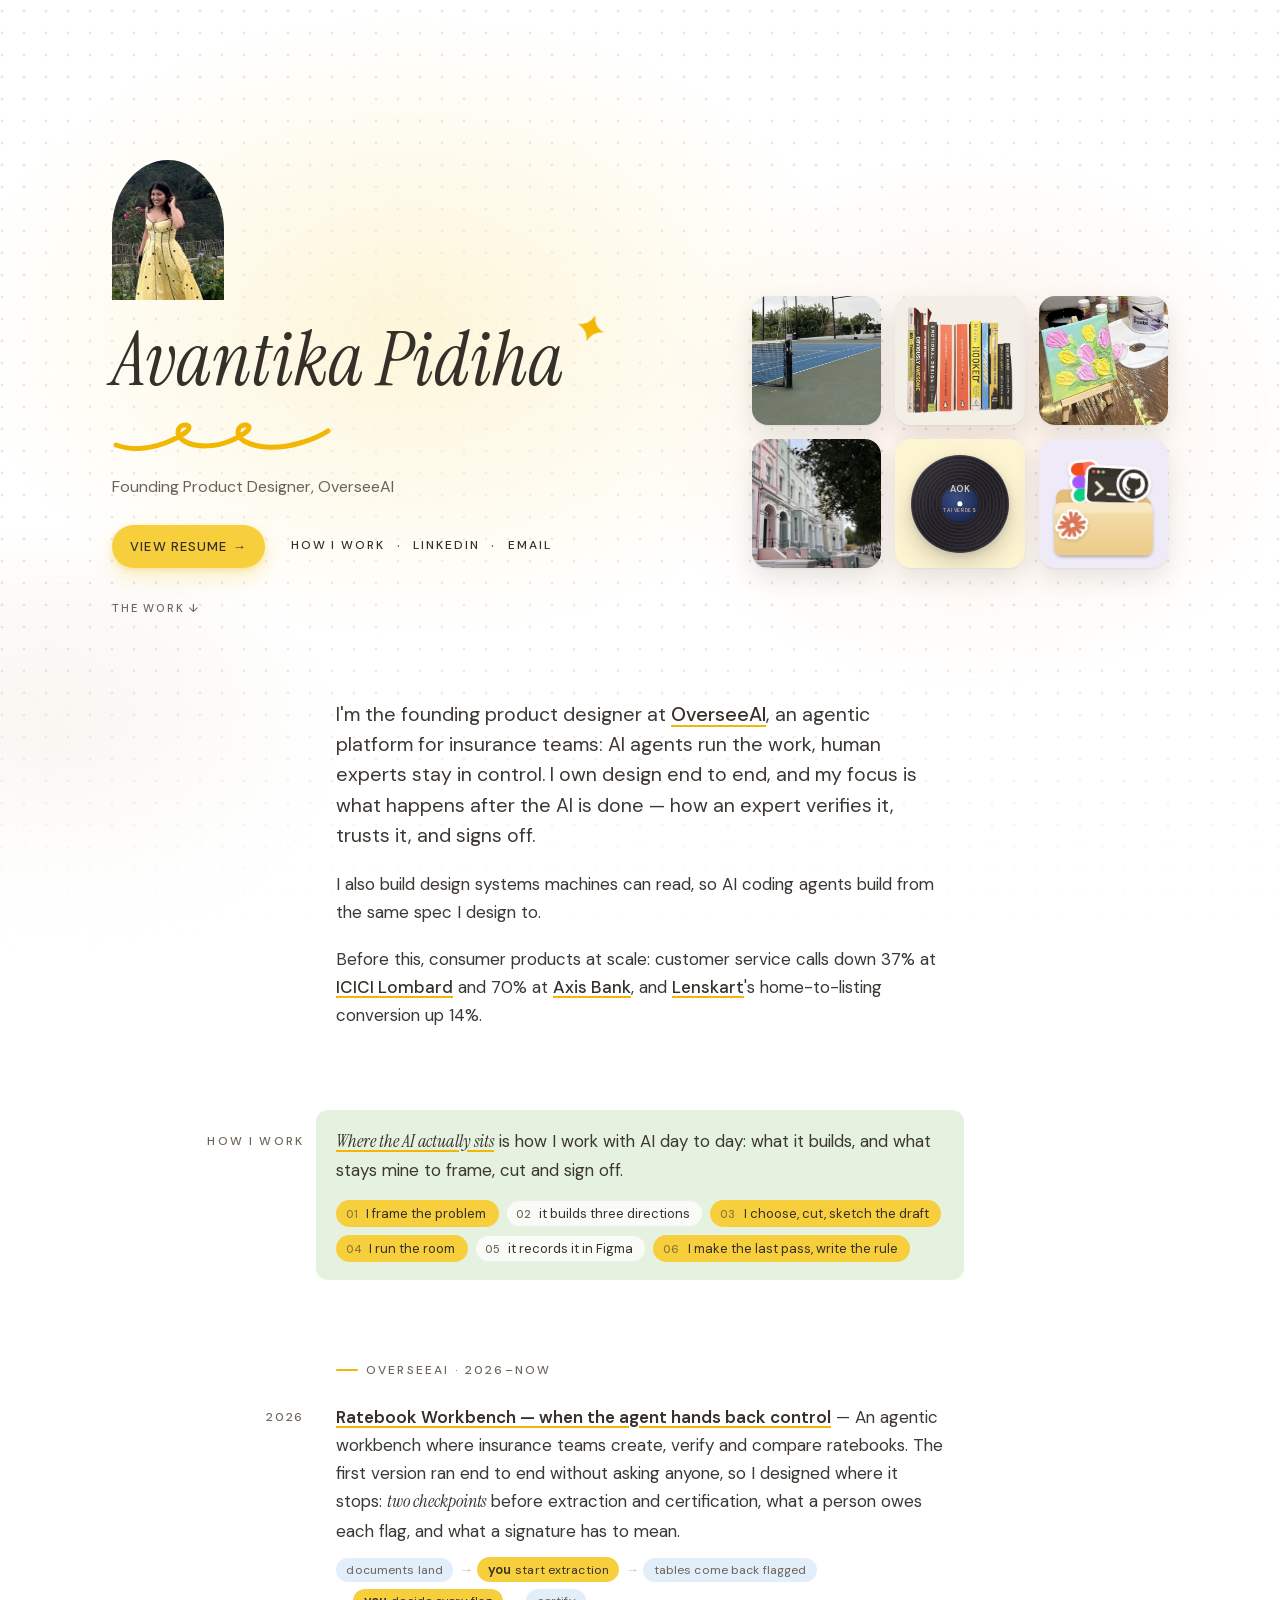
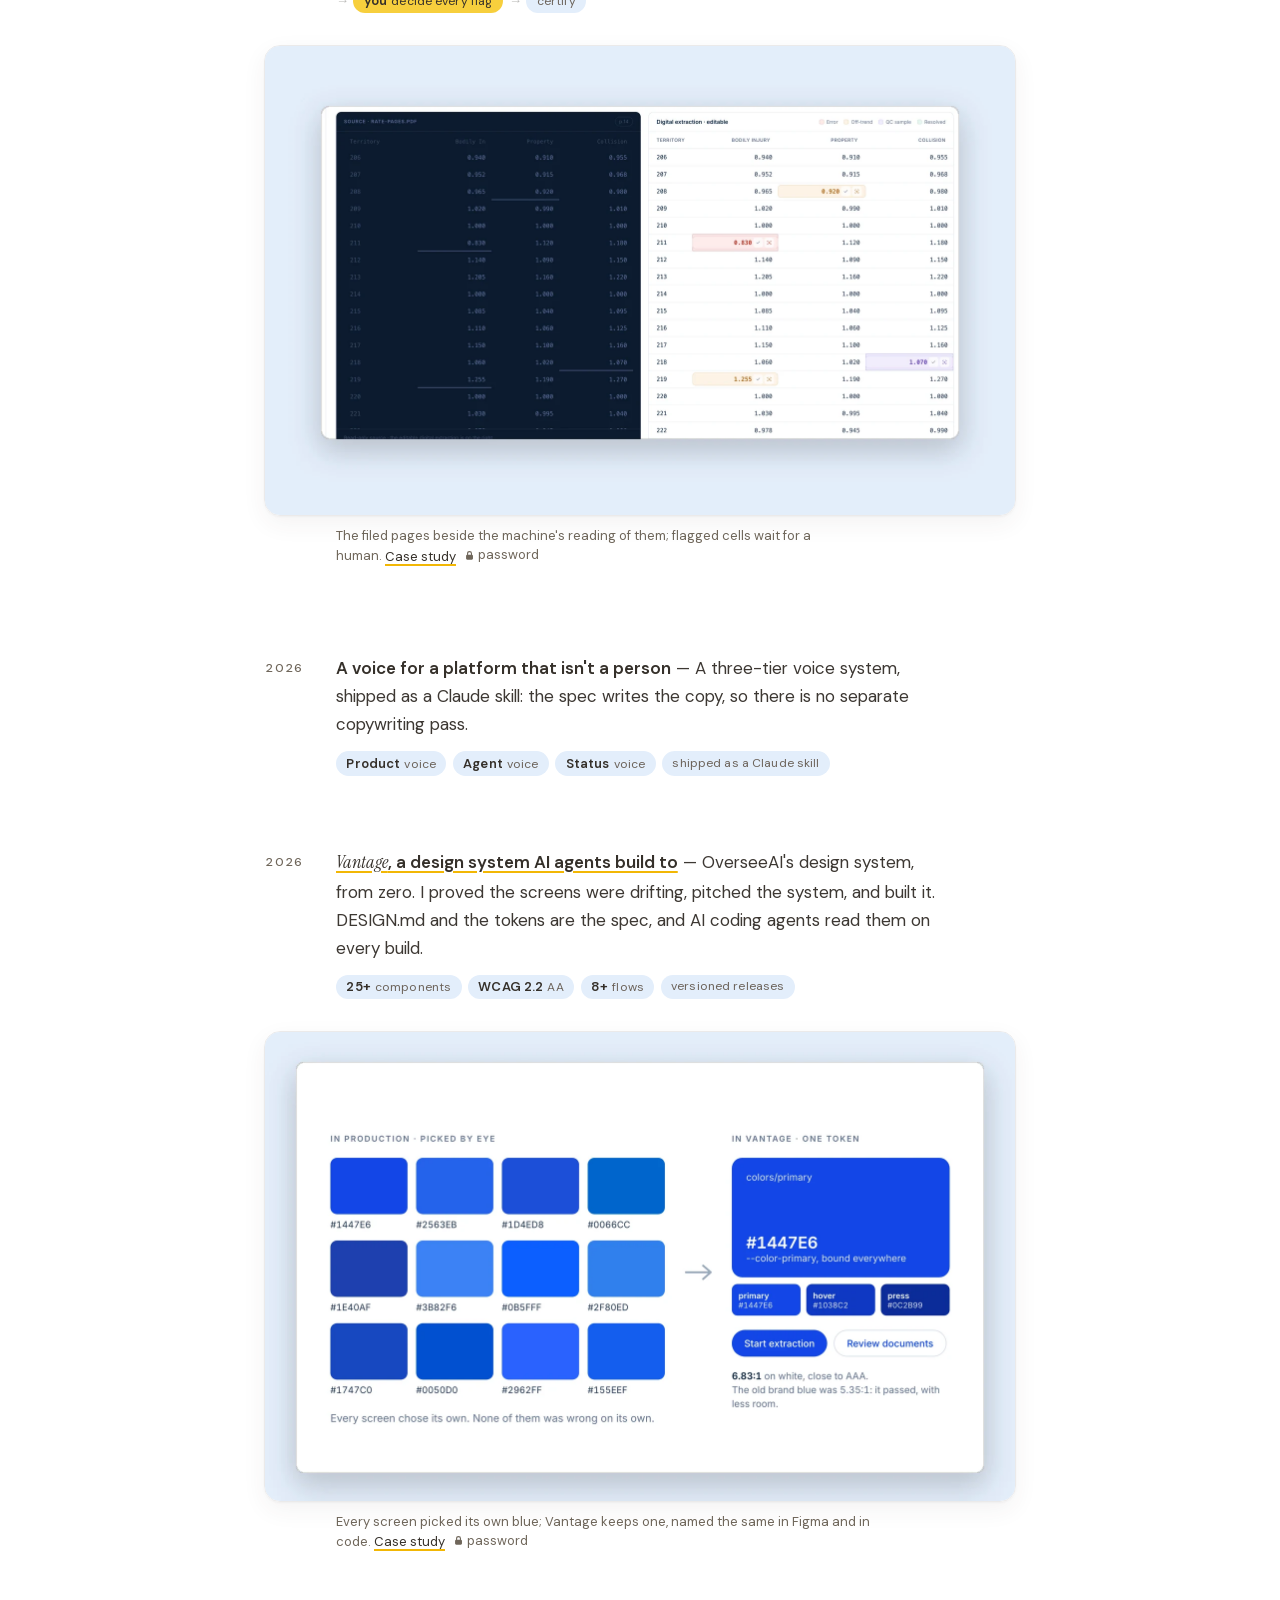
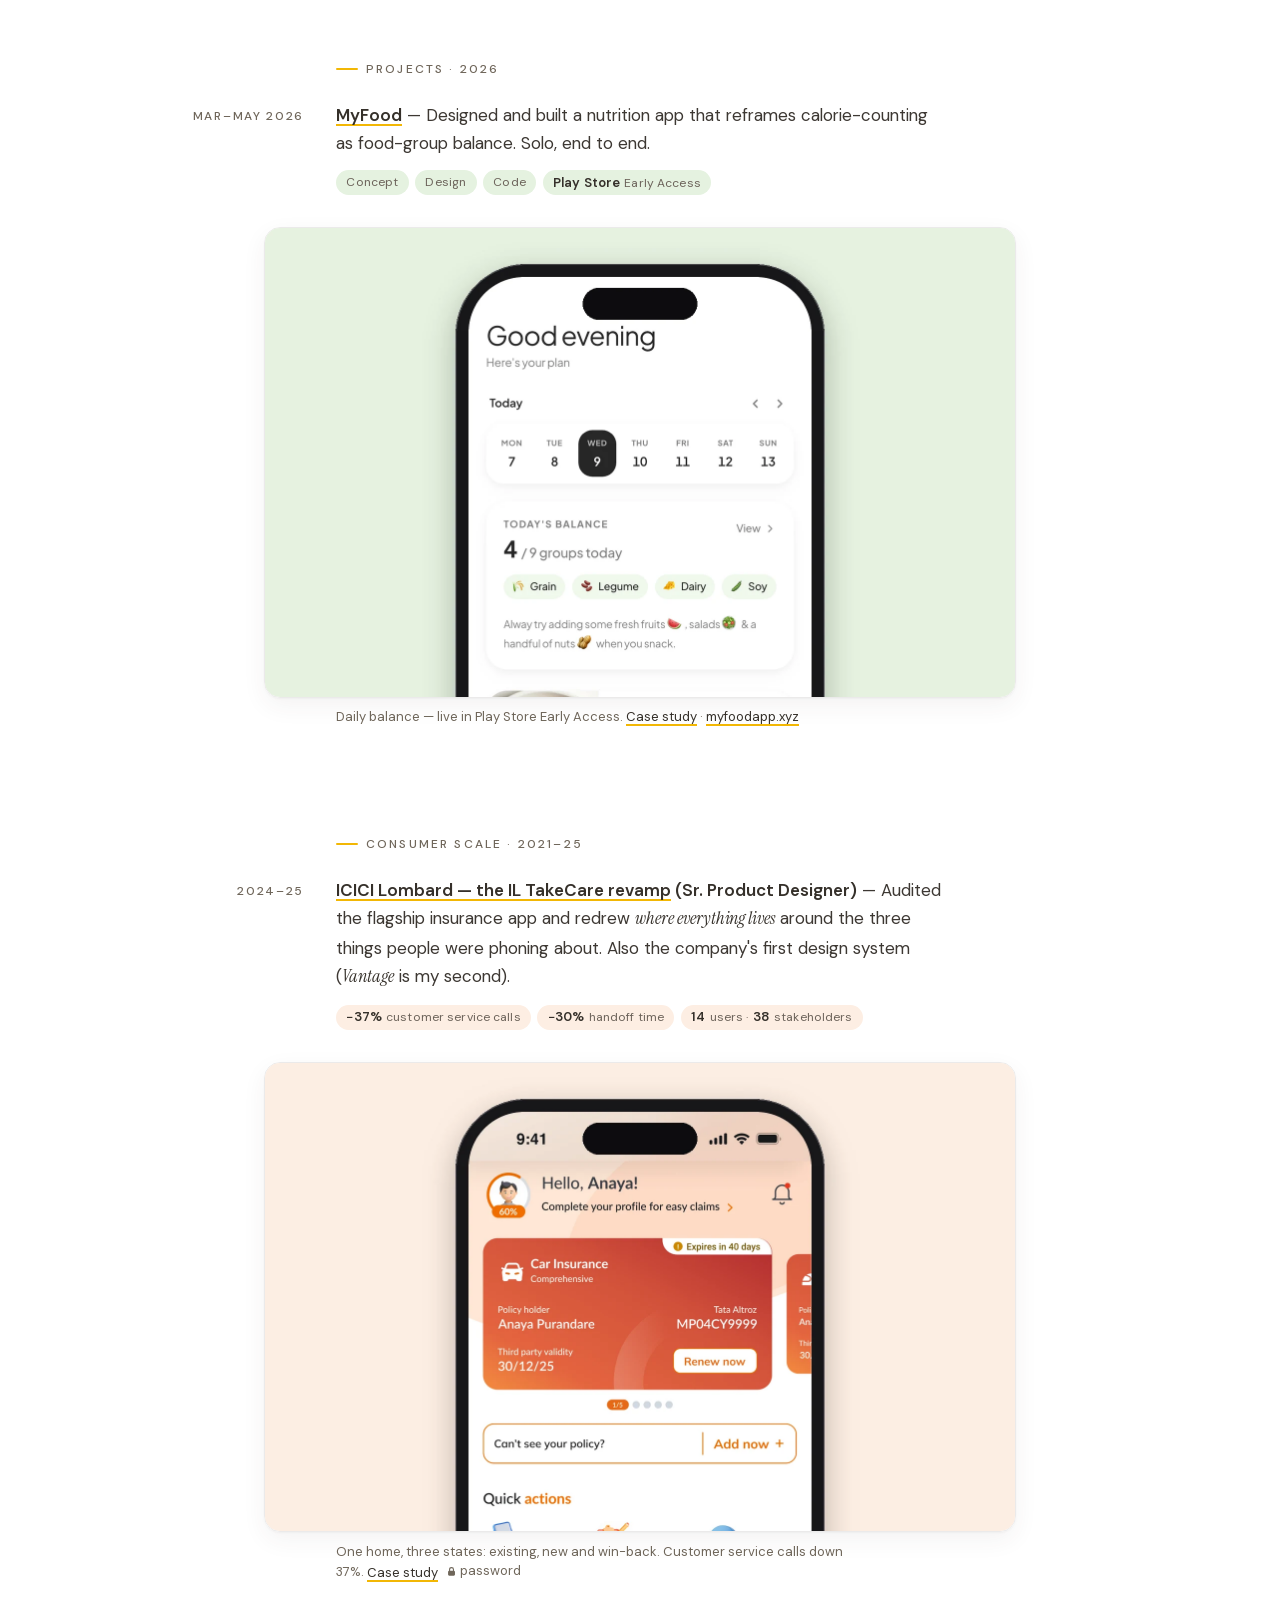
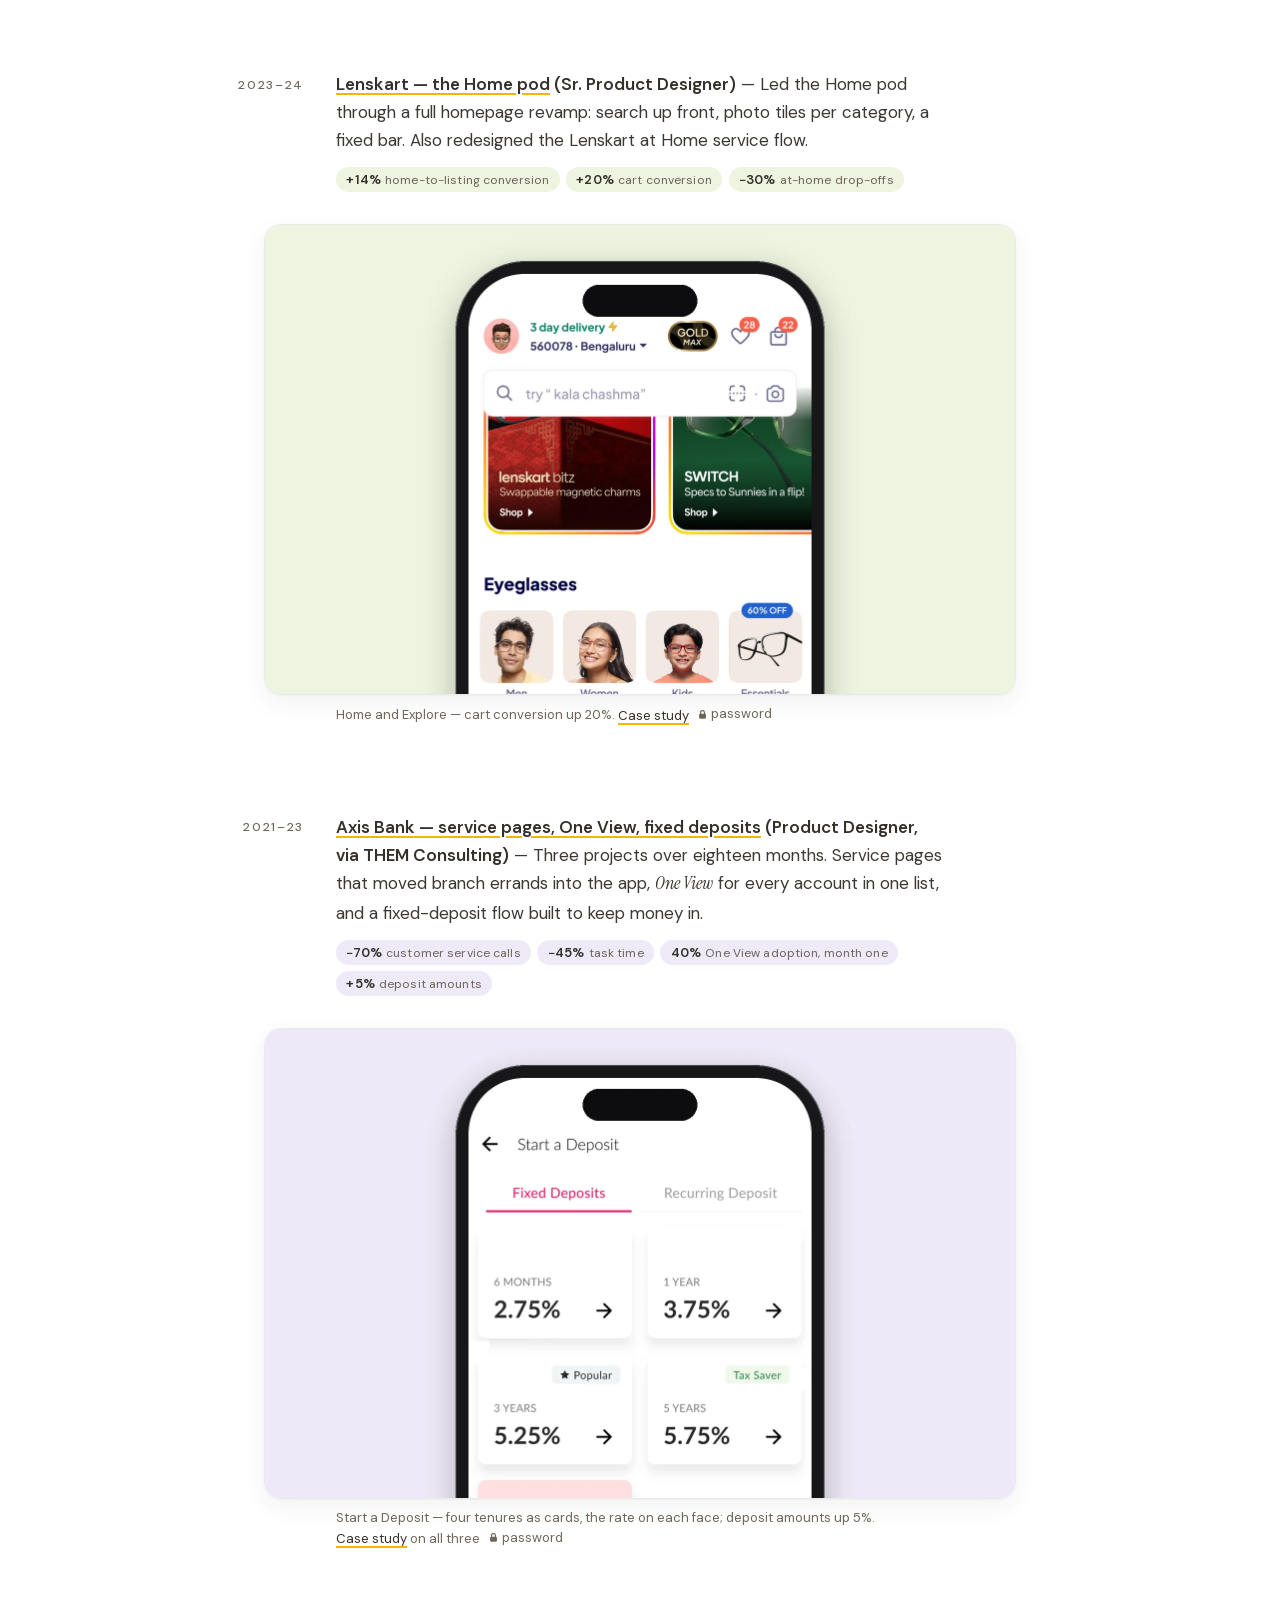
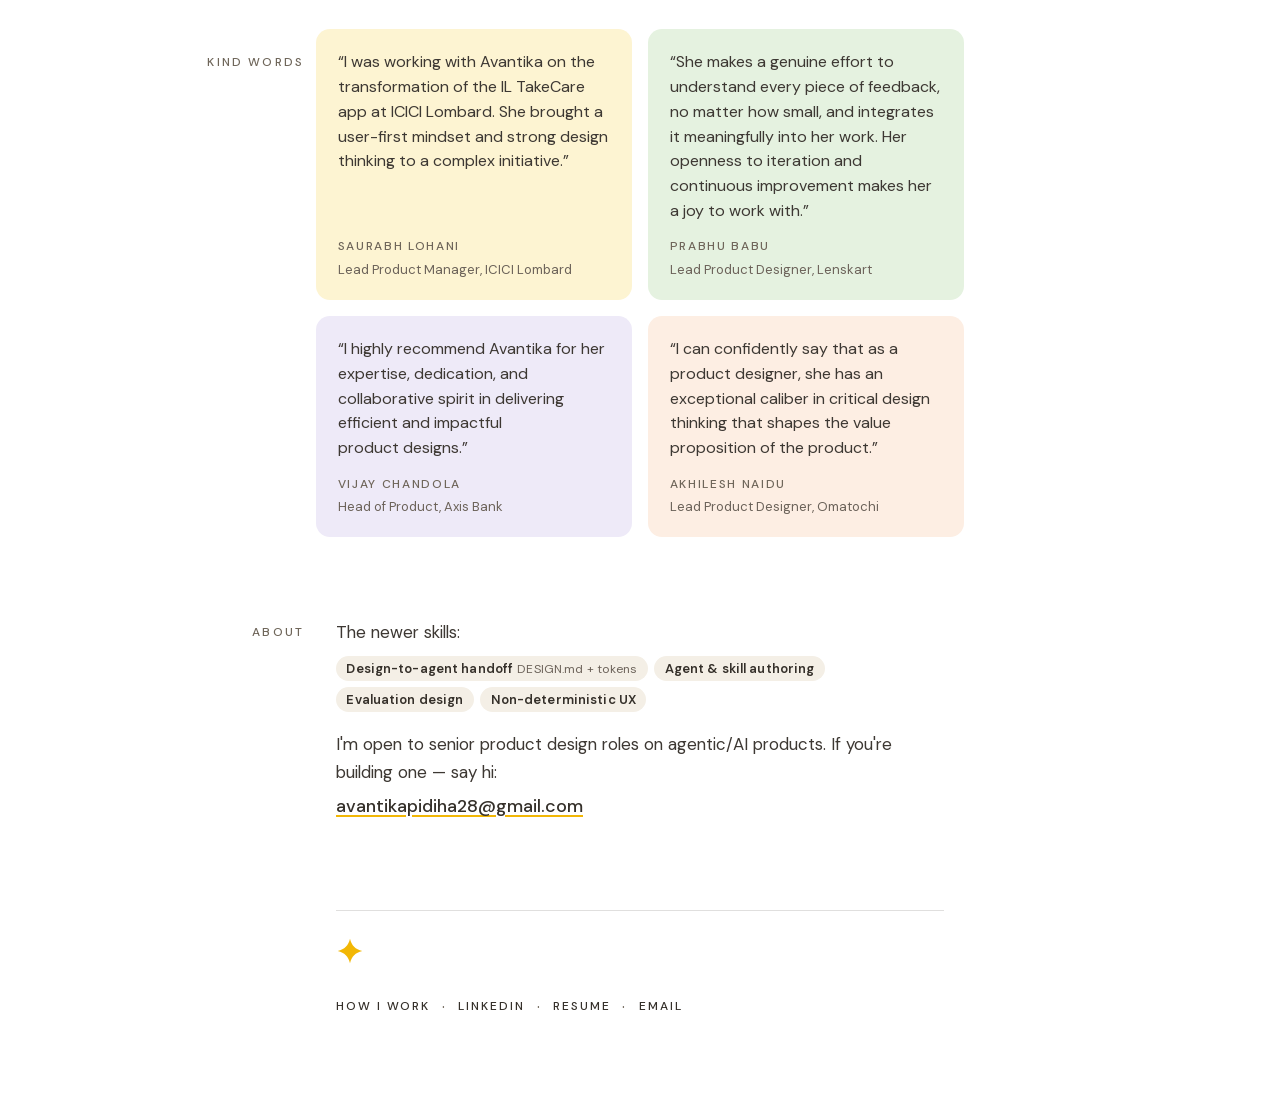
==== commit aab43ae9: "Landing: drop the proudest-rule line from the voice card Co-Authored-By: Claude Fable 5.1 <noreply@a" ====
--- a/index.html
+++ b/index.html
@@ -1383,7 +1383,7 @@
 
       <article class="entry">
         <time class="when" datetime="2026">2026</time>
-        <div class="ebody"><h3 class="et">A voice for a platform that isn't a person</h3> — A three-tier voice system, shipped as a Claude skill: the spec writes the copy, so there is no separate copywriting pass. The rule I'm proudest of: the agent cites its sources instead of talking about itself.<div class="tally sky"><span><b>Product</b> voice</span><span><b>Agent</b> voice</span><span><b>Status</b> voice</span><span>shipped as a Claude skill</span></div></div>
+        <div class="ebody"><h3 class="et">A voice for a platform that isn't a person</h3> — A three-tier voice system, shipped as a Claude skill: the spec writes the copy, so there is no separate copywriting pass.<div class="tally sky"><span><b>Product</b> voice</span><span><b>Agent</b> voice</span><span><b>Status</b> voice</span><span>shipped as a Claude skill</span></div></div>
       </article>
 
       <article class="entry">
